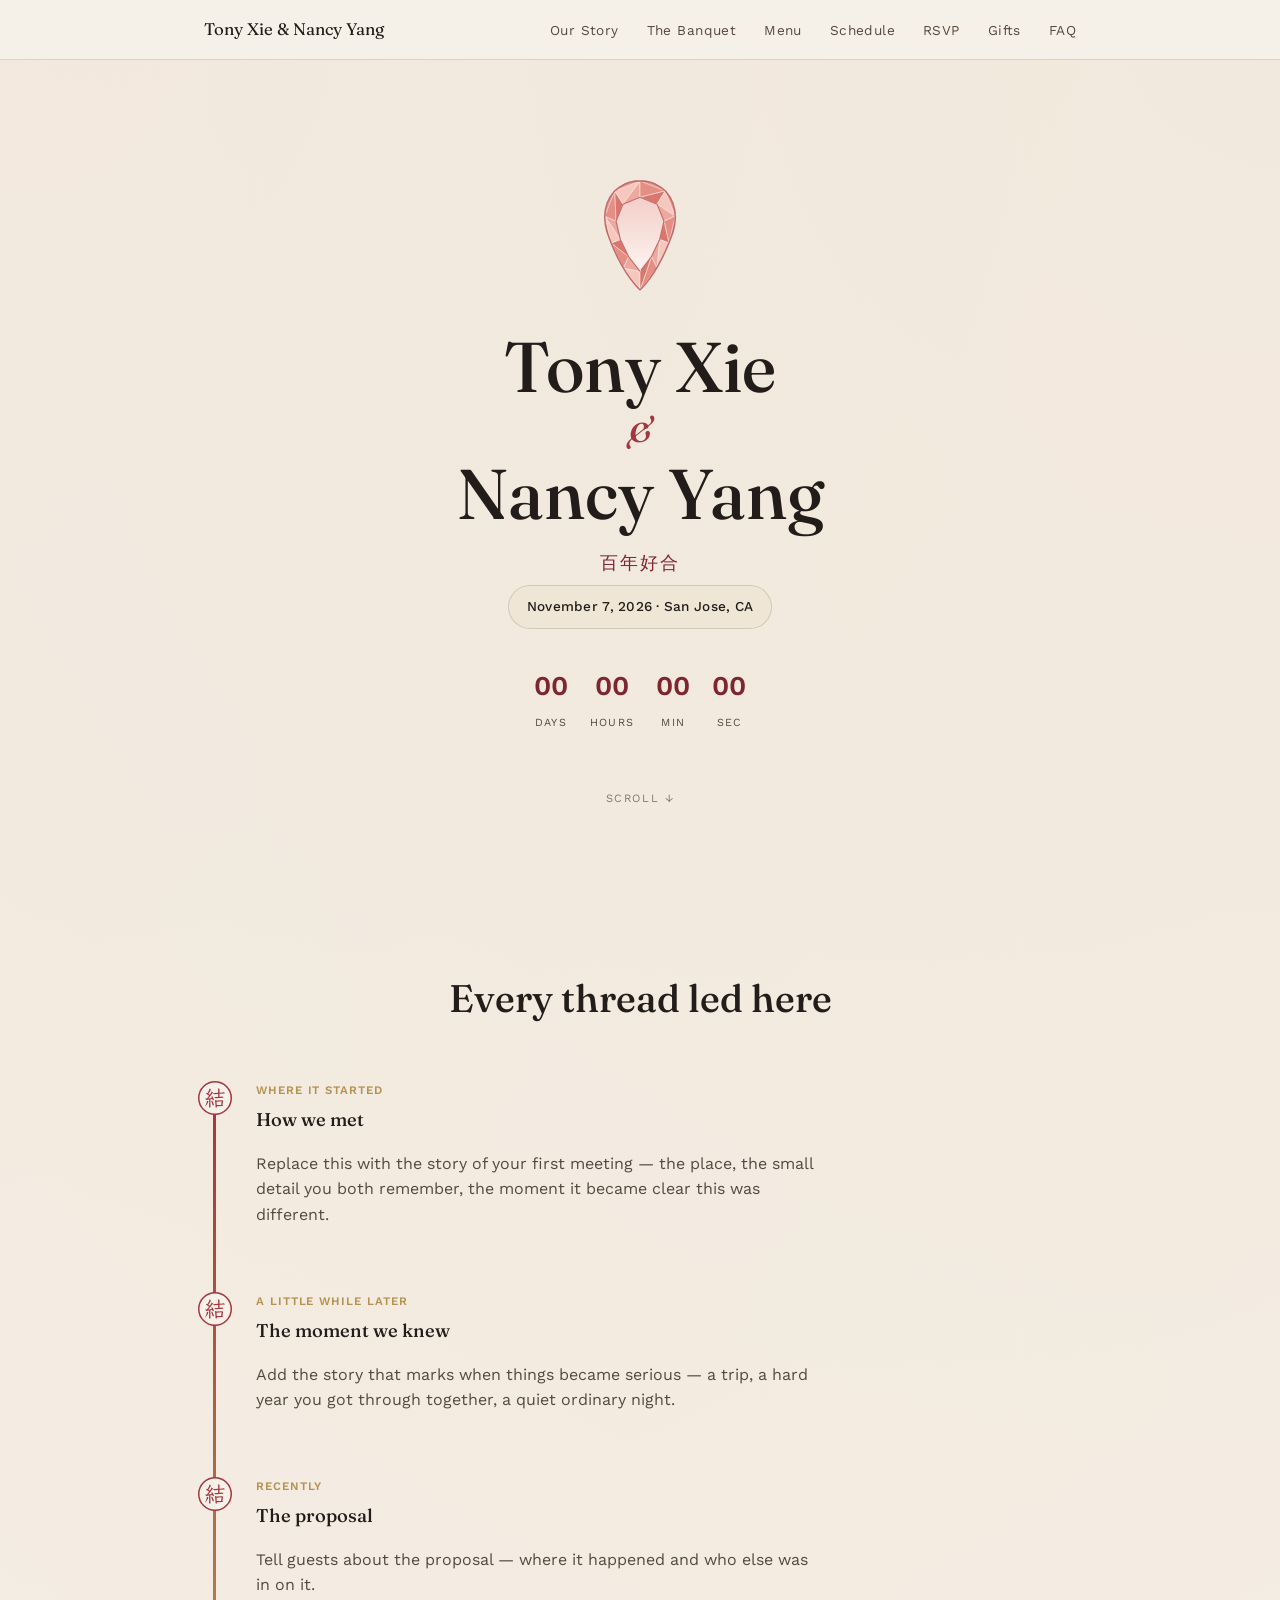
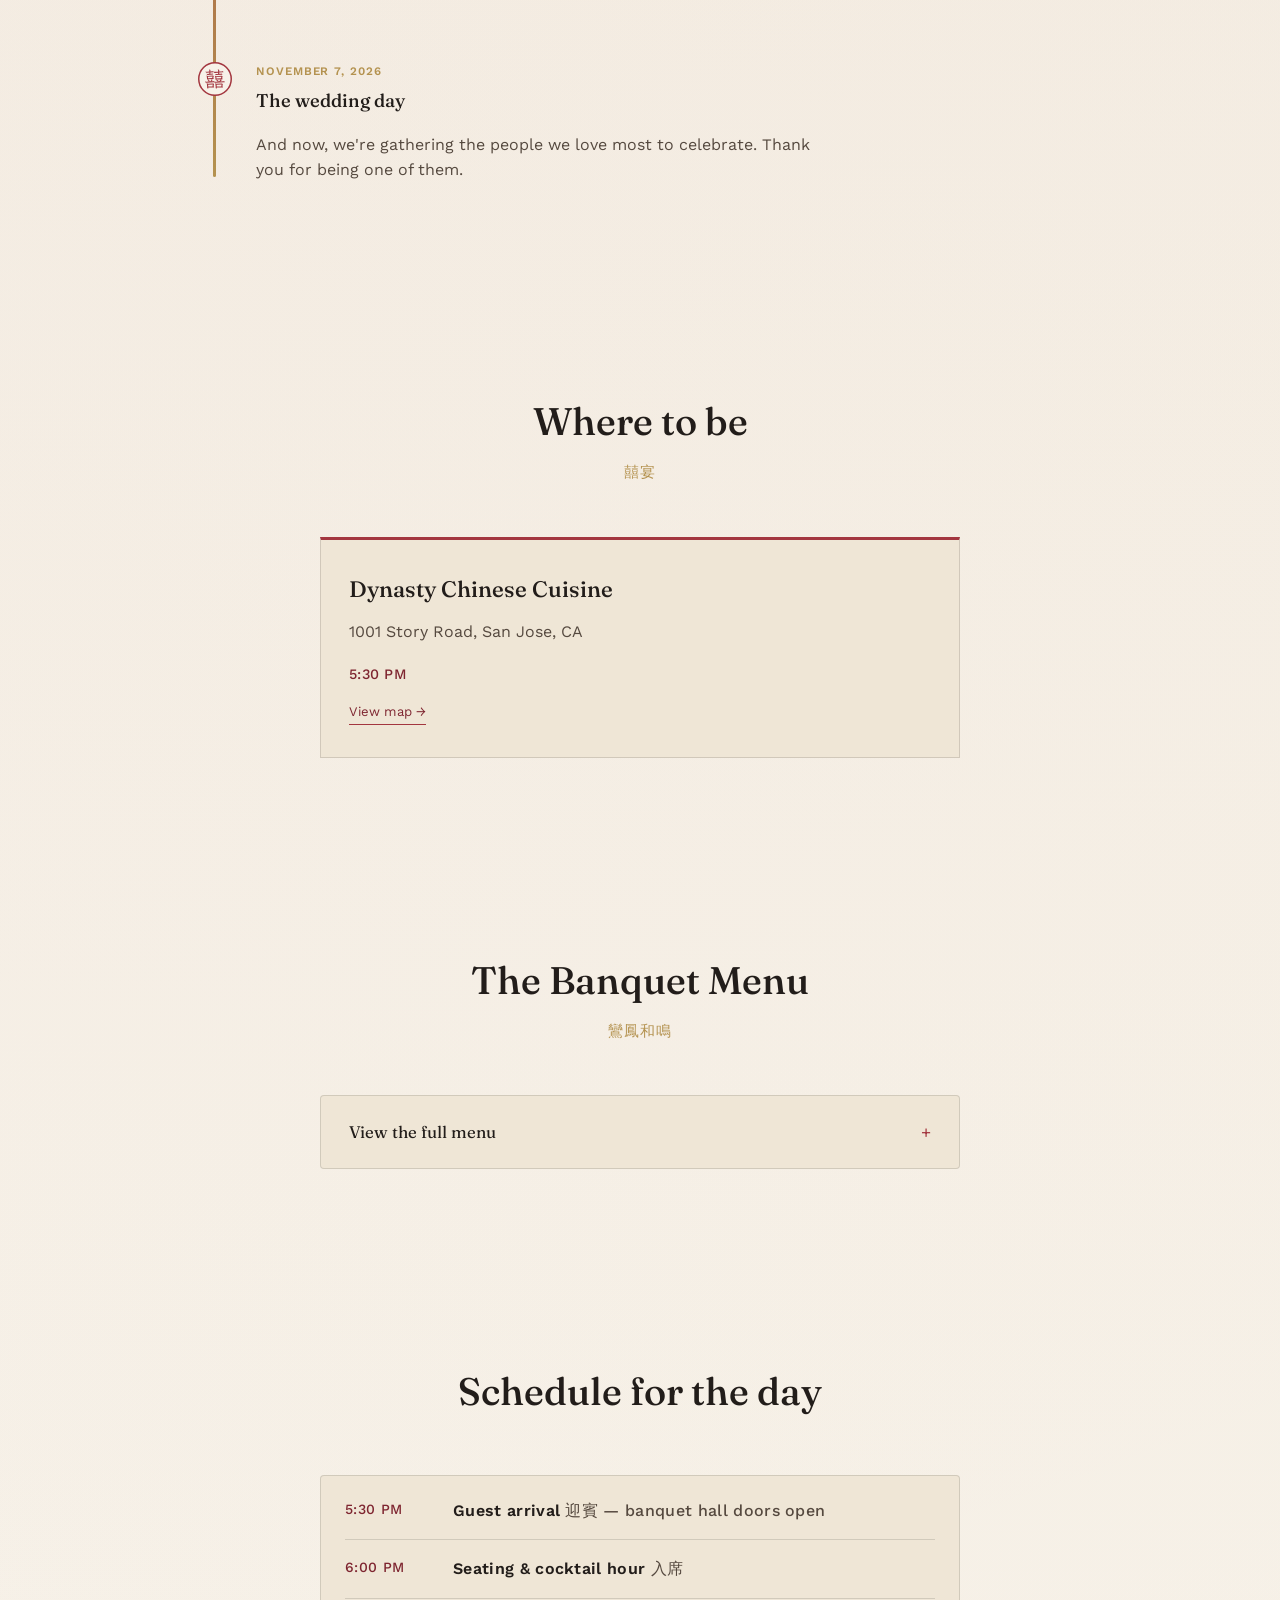
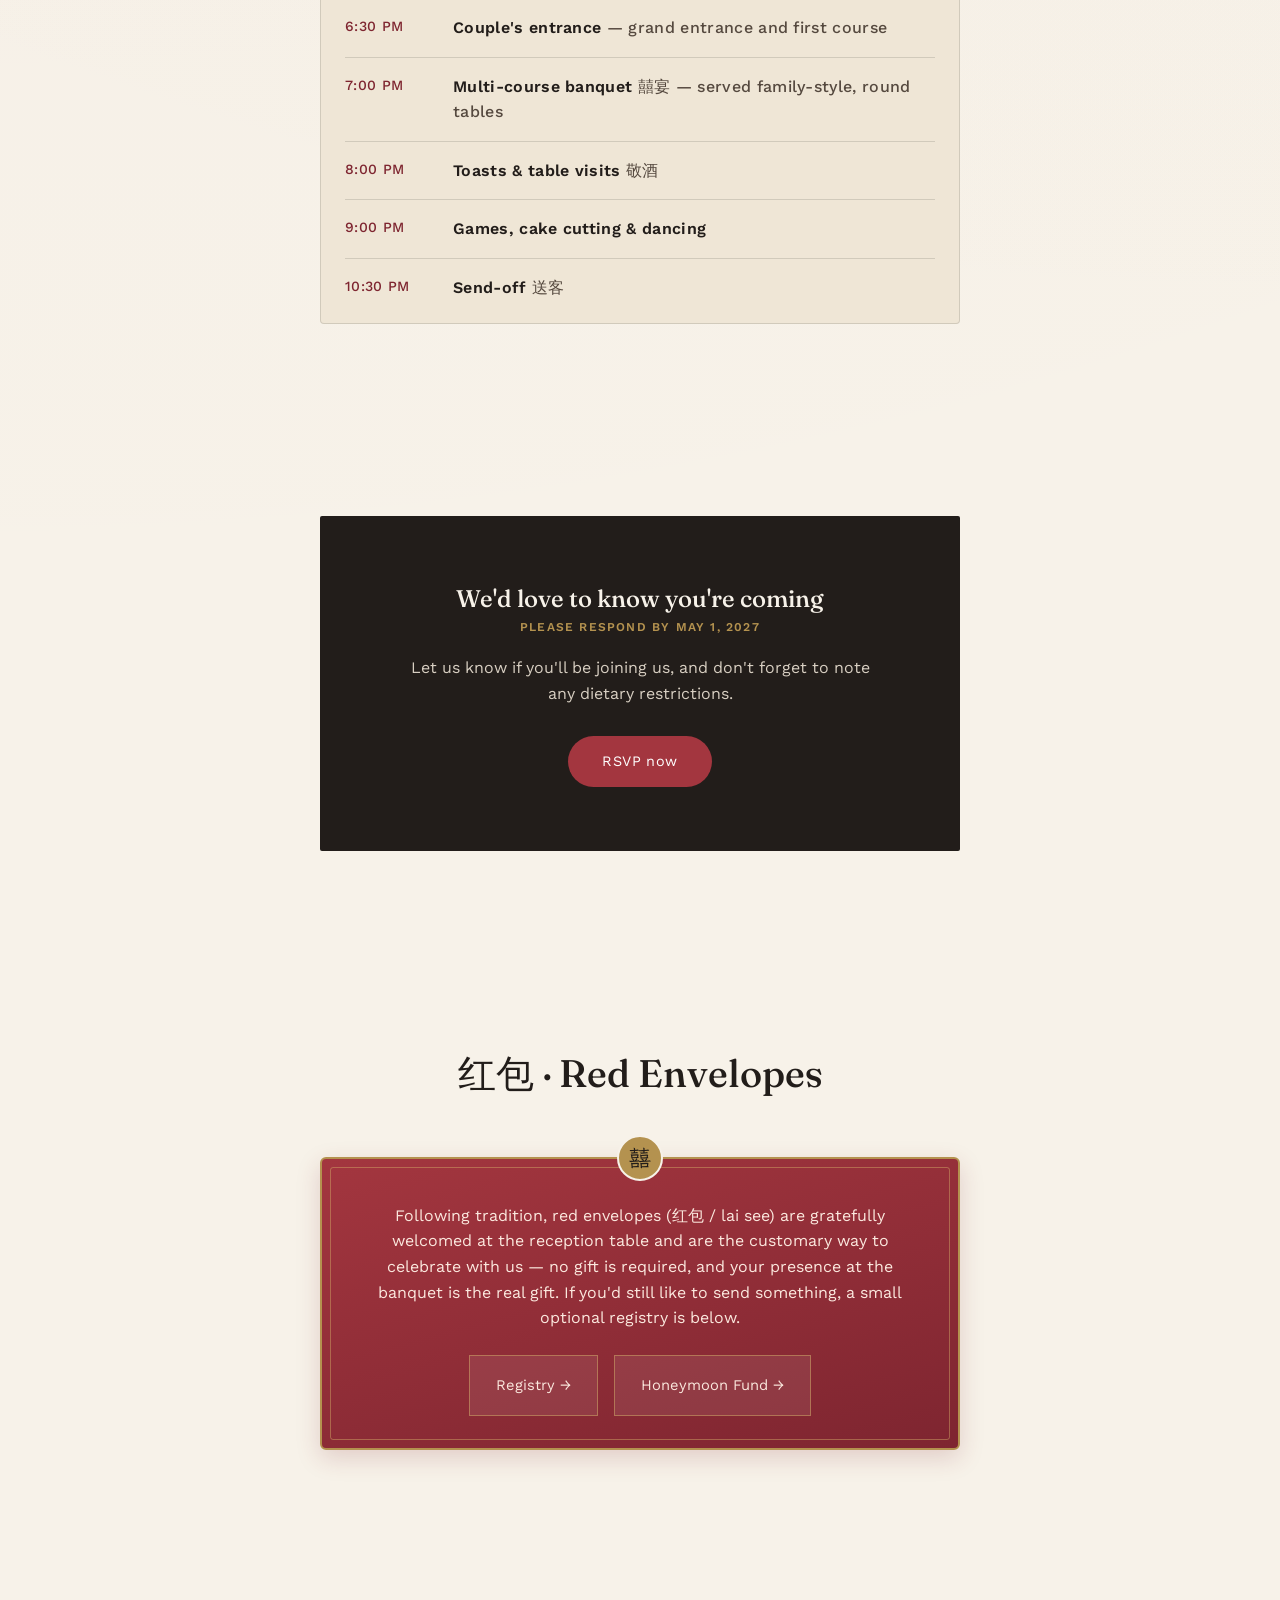
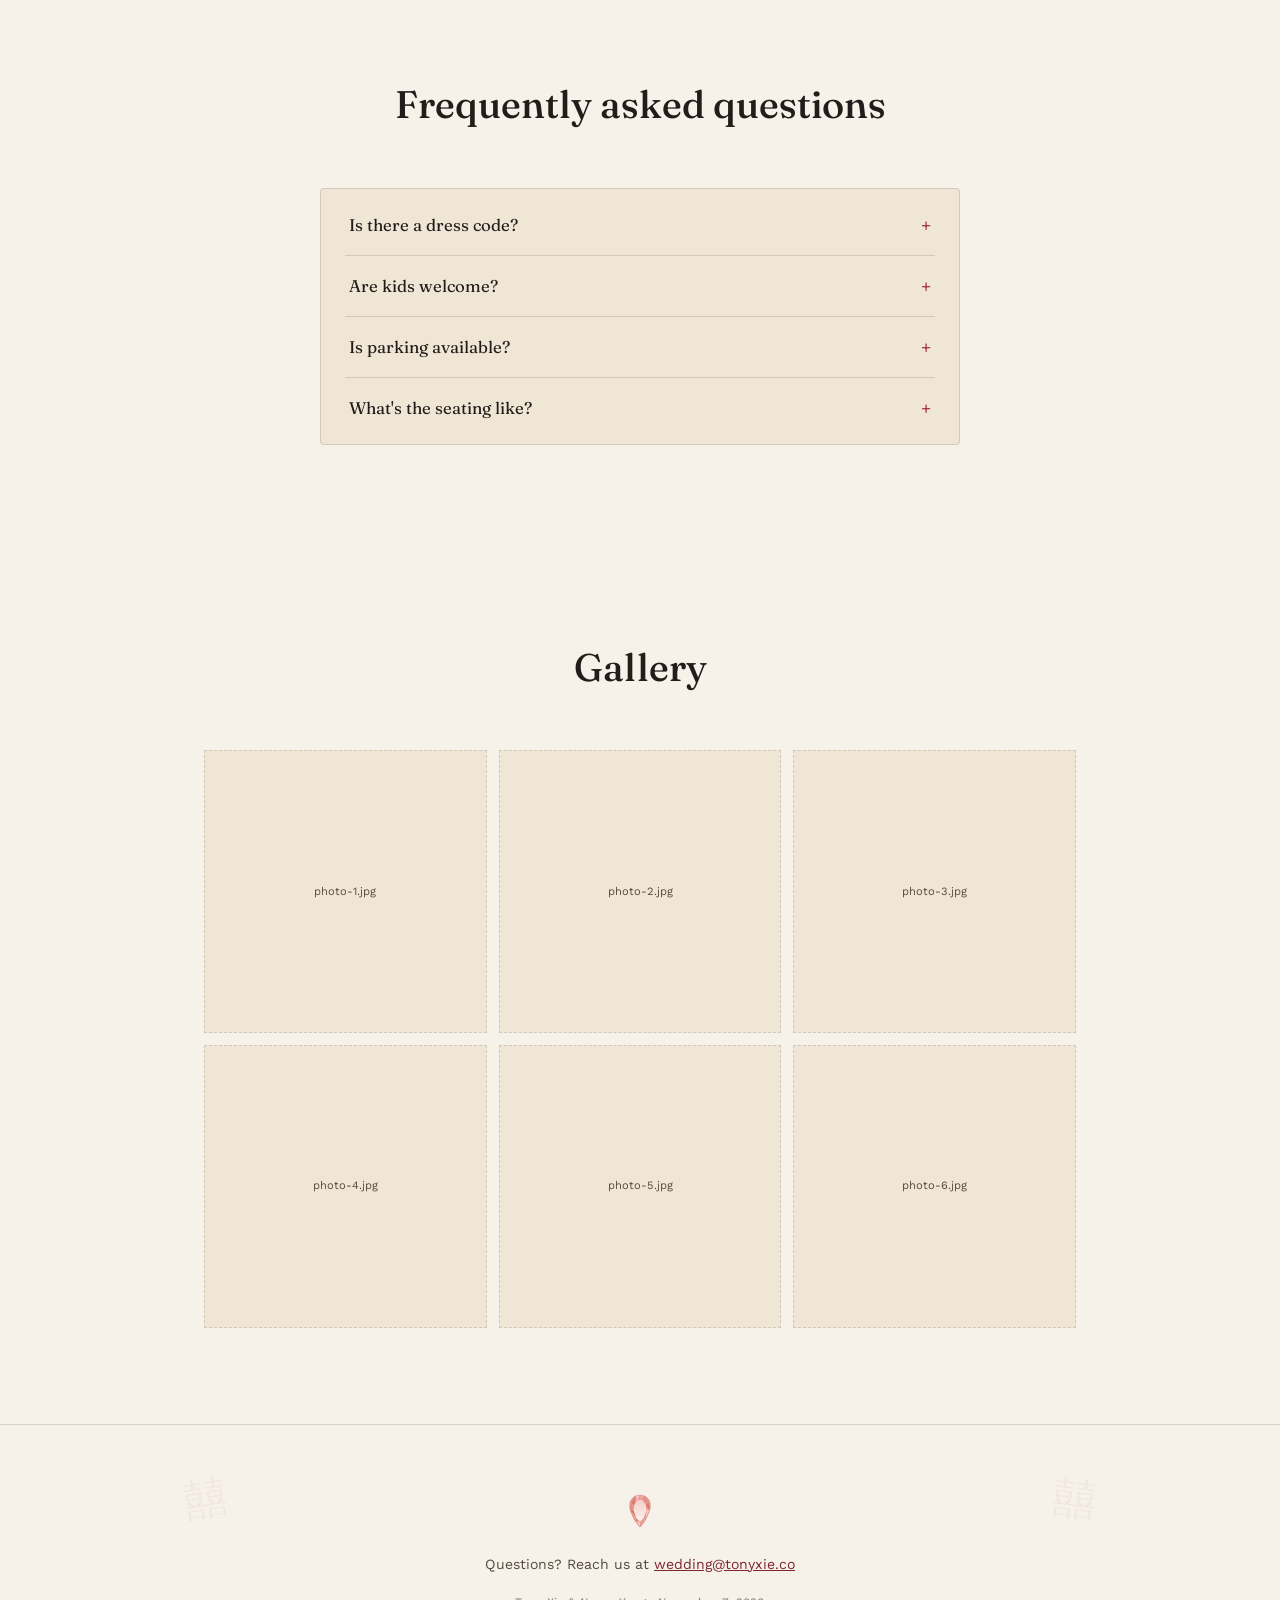
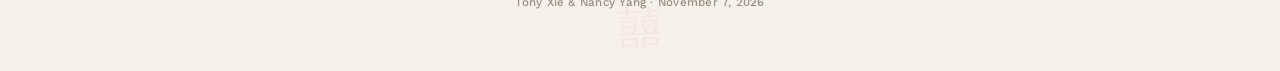
==== index.html @ edc7f665 "update" ====
<!DOCTYPE html>
<!--
  CHINESE BANQUET WEDDING SITE TEMPLATE — customization guide
  =============================================
  This file is markup only — styling lives in styles.css, and content/
  behavior live in separate JS files, NOT in this HTML file. That way you
  (or Claude) can freely restyle or redesign any one layer without
  disturbing the others, or losing anything you've entered:

    styles.css — all visual design (colors, layout, animations)
    config.js  — names, date, venue, RSVP, and registry details
    menu.js    — the banquet course list (English + Chinese)
    faq.js     — the FAQ questions and answers
    site.js    — the code that renders config.js/menu.js/faq.js into the page

  Edit config.js/menu.js/faq.js and the whole page — title, meta
  description, hero, story, details, RSVP, registry, menu, FAQ, and
  footer — updates itself automatically via site.js. You shouldn't need
  to touch this HTML file to customize the content.

  Chinese text throughout (囍, 百年好合, etc.) is decorative and
  traditional — swap or remove any of it directly in the HTML if it
  doesn't fit your family's customs, dialect, or preferred wording.
  Photos: the /images folder already has the calligraphy character assets
  the page needs (see README) — add your own photos there too, and swap
  the placeholder <div class="photo-placeholder"> blocks for <img> tags.
-->
<html lang="en">
<head>
<meta charset="UTF-8">
<meta name="viewport" content="width=device-width, initial-scale=1.0">
<title>Wedding</title>
<meta id="metaDescription" name="description" content="Join us as we celebrate our wedding.">
<link rel="icon" type="image/svg+xml" href="favicon.svg">

<link rel="preconnect" href="https://fonts.googleapis.com">
<link rel="preconnect" href="https://fonts.gstatic.com" crossorigin>
<link href="https://fonts.googleapis.com/css2?family=Fraunces:ital,opsz,wght@0,9..144,400;0,9..144,500;0,9..144,600;1,9..144,500&family=Work+Sans:wght@400;500;600&display=swap" rel="stylesheet">

<link rel="stylesheet" href="styles.css">
</head>
<body>

<nav class="site-nav">
  <div class="site-nav-inner">
    <span class="brand" id="navBrand">Loading…</span>
    <button class="nav-toggle" id="navToggle" aria-expanded="false" aria-controls="navList">MENU</button>
    <ul id="navList">
      <li><a href="#story">Our Story</a></li>
      <li><a href="#details">The Banquet</a></li>
      <li><a href="#menu">Menu</a></li>
      <li><a href="#schedule">Schedule</a></li>
      <li><a href="#rsvp">RSVP</a></li>
      <li><a href="#registry">Gifts</a></li>
      <li><a href="#faq">FAQ</a></li>
    </ul>
  </div>
</nav>

<header class="hero">
  <div class="xi-field" id="xiField" aria-hidden="true"></div>

  <div class="knot-wrap" aria-hidden="true">
    <svg viewBox="0 0 150 150" xmlns="http://www.w3.org/2000/svg">
      <defs>
        <clipPath id="gemClip">
          <path d="M75 20 C 90 35, 100 55, 108 78 C 114 98, 108 118, 90 126 C 82 130, 68 130, 60 126 C 42 118, 36 98, 42 78 C 50 55, 60 35, 75 20 Z"/>
        </clipPath>
        <linearGradient id="tableGrad" x1="0" y1="0" x2="0" y2="1">
          <stop offset="0%" stop-color="#fdf3ef"/>
          <stop offset="100%" stop-color="#f3cec8"/>
        </linearGradient>
      </defs>

      <g clip-path="url(#gemClip)">
        <rect class="gem-table-bg" x="30" y="18" width="90" height="115" fill="#e79992"/>
        <polygon class="facet-tri" points="75.0,20.0 75.0,38.6 91.8,42.0" fill="#f6c7bd" stroke-dasharray="63.5" stroke-dashoffset="63.5" style="--tri-delay:0.30s"/>
        <polygon class="facet-tri" points="91.8,42.0 75.0,38.6 86.5,53.5" fill="#eda99e" stroke-dasharray="48.8" stroke-dashoffset="48.8" style="--tri-delay:0.36s"/>
        <polygon class="facet-tri" points="91.8,42.0 86.5,53.5 103.9,67.0" fill="#e58e83" stroke-dasharray="62.6" stroke-dashoffset="62.6" style="--tri-delay:0.42s"/>
        <polygon class="facet-tri" points="103.9,67.0 86.5,53.5 94.7,70.5" fill="#da766c" stroke-dasharray="50.9" stroke-dashoffset="50.9" style="--tri-delay:0.47s"/>
        <polygon class="facet-tri" points="103.9,67.0 94.7,70.5 110.2,93.9" fill="#f6c7bd" stroke-dasharray="65.5" stroke-dashoffset="65.5" style="--tri-delay:0.53s"/>
        <polygon class="facet-tri" points="110.2,93.9 94.7,70.5 99.0,88.8" fill="#eda99e" stroke-dasharray="59.2" stroke-dashoffset="59.2" style="--tri-delay:0.59s"/>
        <polygon class="facet-tri" points="110.2,93.9 99.0,88.8 100.2,119.1" fill="#e58e83" stroke-dasharray="69.8" stroke-dashoffset="69.8" style="--tri-delay:0.65s"/>
        <polygon class="facet-tri" points="100.2,119.1 99.0,88.8 92.1,105.9" fill="#da766c" stroke-dasharray="64.2" stroke-dashoffset="64.2" style="--tri-delay:0.71s"/>
        <polygon class="facet-tri" points="100.2,119.1 92.1,105.9 75.0,129.0" fill="#f6c7bd" stroke-dasharray="71.2" stroke-dashoffset="71.2" style="--tri-delay:0.76s"/>
        <polygon class="facet-tri" points="75.0,129.0 92.1,105.9 75.0,112.7" fill="#eda99e" stroke-dasharray="63.4" stroke-dashoffset="63.4" style="--tri-delay:0.82s"/>
        <polygon class="facet-tri" points="75.0,129.0 75.0,112.7 49.8,119.1" fill="#e58e83" stroke-dasharray="69.3" stroke-dashoffset="69.3" style="--tri-delay:0.88s"/>
        <polygon class="facet-tri" points="49.8,119.1 75.0,112.7 57.9,105.9" fill="#da766c" stroke-dasharray="59.8" stroke-dashoffset="59.8" style="--tri-delay:0.94s"/>
        <polygon class="facet-tri" points="49.8,119.1 57.9,105.9 39.8,93.9" fill="#f6c7bd" stroke-dasharray="64.3" stroke-dashoffset="64.3" style="--tri-delay:0.99s"/>
        <polygon class="facet-tri" points="39.8,93.9 57.9,105.9 51.0,88.8" fill="#eda99e" stroke-dasharray="52.6" stroke-dashoffset="52.6" style="--tri-delay:1.05s"/>
        <polygon class="facet-tri" points="39.8,93.9 51.0,88.8 46.1,67.0" fill="#e58e83" stroke-dasharray="62.3" stroke-dashoffset="62.3" style="--tri-delay:1.11s"/>
        <polygon class="facet-tri" points="46.1,67.0 51.0,88.8 55.3,70.5" fill="#da766c" stroke-dasharray="51.0" stroke-dashoffset="51.0" style="--tri-delay:1.17s"/>
        <polygon class="facet-tri" points="46.1,67.0 55.3,70.5 58.1,42.0" fill="#f6c7bd" stroke-dasharray="66.3" stroke-dashoffset="66.3" style="--tri-delay:1.23s"/>
        <polygon class="facet-tri" points="58.1,42.0 55.3,70.5 63.5,53.5" fill="#eda99e" stroke-dasharray="60.3" stroke-dashoffset="60.3" style="--tri-delay:1.28s"/>
        <polygon class="facet-tri" points="58.1,42.0 63.5,53.5 75.0,20.0" fill="#e58e83" stroke-dasharray="75.9" stroke-dashoffset="75.9" style="--tri-delay:1.34s"/>
        <polygon class="facet-tri" points="75.0,20.0 63.5,53.5 75.0,38.6" fill="#da766c" stroke-dasharray="72.9" stroke-dashoffset="72.9" style="--tri-delay:1.40s"/>
        <polygon class="gem-table" points="75.0,38.6 86.5,53.5 94.7,70.5 99.0,88.8 92.1,105.9 75.0,112.7 57.9,105.9 51.0,88.8 55.3,70.5 63.5,53.5" fill="url(#tableGrad)"/>
      </g>

      <path class="gem-outline" d="M75 20 C 90 35, 100 55, 108 78 C 114 98, 108 118, 90 126 C 82 130, 68 130, 60 126 C 42 118, 36 98, 42 78 C 50 55, 60 35, 75 20 Z"/>
      <path class="facet-ridge" d="M75.0 38.6 L86.5 53.5 L94.7 70.5 L99.0 88.8 L92.1 105.9 L75.0 112.7 L57.9 105.9 L51.0 88.8 L55.3 70.5 L63.5 53.5 Z"/>
    </svg>
  </div>

  <h1><span id="heroNameOne">Partner One</span><span class="amp">&amp;</span><span id="heroNameTwo">Partner Two</span></h1>
  <span class="zh-blessing">百年好合</span>

  <span class="date-chip mono" id="heroDateChip">Date · City</span>

  <div class="countdown" id="countdown" aria-live="polite">
    <div><span class="num" id="cd-days">00</span><span class="lbl">Days</span></div>
    <div><span class="num" id="cd-hours">00</span><span class="lbl">Hours</span></div>
    <div><span class="num" id="cd-min">00</span><span class="lbl">Min</span></div>
    <div><span class="num" id="cd-sec">00</span><span class="lbl">Sec</span></div>
  </div>

  <span class="scroll-cue">Scroll ↓</span>
</header>

<section id="story">
  <div class="section-head">
    <h2>Every thread led here</h2>
  </div>
  <div class="timeline" id="timeline">
    <div class="timeline-item">
      <span class="knot-mark"><img src="images/node-jie.svg" alt="結"></span>
      <span class="when">Where it started</span>
      <h3>How we met</h3>
      <p>Replace this with the story of your first meeting — the place, the small detail you both remember, the moment it became clear this was different.</p>
    </div>
    <div class="timeline-item">
      <span class="knot-mark"><img src="images/node-jie.svg" alt="結"></span>
      <span class="when">A little while later</span>
      <h3>The moment we knew</h3>
      <p>Add the story that marks when things became serious — a trip, a hard year you got through together, a quiet ordinary night.</p>
    </div>
    <div class="timeline-item">
      <span class="knot-mark"><img src="images/node-jie.svg" alt="結"></span>
      <span class="when">Recently</span>
      <h3>The proposal</h3>
      <p>Tell guests about the proposal — where it happened and who else was in on it.</p>
    </div>
    <div class="timeline-item">
      <span class="knot-mark"><img src="images/node-xi.svg" alt="囍"></span>
      <span class="when" id="storyWeddingDate">Date</span>
      <h3>The wedding day</h3>
      <p>And now, we're gathering the people we love most to celebrate. Thank you for being one of them.</p>
    </div>
  </div>
</section>

<section id="details">
  <div class="section-head">
    <h2>Where to be</h2>
    <span class="zh-tag">囍宴</span>
  </div>
  <div class="details-grid details-grid-single">
    <div class="detail-card">
      <h3 id="banquetVenue">Venue Name</h3>
      <address id="banquetAddress">Address</address>
      <span class="time mono" id="banquetTime">Time</span><br>
      <a class="map-link" id="banquetMapLink" href="#" target="_blank" rel="noopener">View map →</a>
    </div>
  </div>
</section>

<section id="menu">
  <div class="section-head">
    <h2>The Banquet Menu</h2>
    <span class="zh-tag">鸞鳳和鳴</span>
  </div>
  <div class="accordion">
    <div class="accordion-item">
      <button class="accordion-trigger" aria-expanded="false">View the full menu <span class="plus">+</span></button>
      <div class="accordion-panel">
        <ul class="menu-list" id="menuList"></ul>
      </div>
    </div>
  </div>
</section>

<section id="schedule">
  <div class="section-head">
    <h2>Schedule for the day</h2>
  </div>
  <div class="schedule-card">
    <ul class="schedule-list mono">
      <li><span class="time">5:30 PM</span><span class="what"><strong>Guest arrival</strong> 迎賓 — banquet hall doors open</span></li>
      <li><span class="time">6:00 PM</span><span class="what"><strong>Seating &amp; cocktail hour</strong> 入席</span></li>
      <li><span class="time">6:30 PM</span><span class="what"><strong>Couple's entrance</strong> — grand entrance and first course</span></li>
      <li><span class="time">7:00 PM</span><span class="what"><strong>Multi-course banquet</strong> 囍宴 — served family-style, round tables</span></li>
      <li><span class="time">8:00 PM</span><span class="what"><strong>Toasts &amp; table visits</strong> 敬酒</span></li>
      <li><span class="time">9:00 PM</span><span class="what"><strong>Games, cake cutting &amp; dancing</strong></span></li>
      <li><span class="time">10:30 PM</span><span class="what"><strong>Send-off</strong> 送客</span></li>
    </ul>
  </div>
</section>

<section id="rsvp">
  <div class="rsvp-box">
    <h2>We'd love to know you're coming</h2>
    <span class="deadline" id="rsvpDeadline">Please respond soon</span>
    <p>Let us know if you'll be joining us, and don't forget to note any dietary restrictions.</p>
    <a class="btn" id="rsvpButton" href="#" target="_blank" rel="noopener">RSVP now</a>
  </div>
</section>

<section id="registry">
  <div class="section-head">
    <h2>红包 · Red Envelopes</h2>
  </div>
  <div class="envelope-card">
    <div class="envelope-seal"><img src="images/char-xi-seal.svg" alt="囍"></div>
    <p>Following tradition, red envelopes (红包 / lai see) are gratefully welcomed at the reception table and are the customary way to celebrate with us — no gift is required, and your presence at the banquet is the real gift. If you'd still like to send something, a small optional registry is below.</p>
    <div class="registry-list">
      <a id="registryLink1" href="#" target="_blank" rel="noopener">Registry →</a>
      <a id="registryLink2" href="#" target="_blank" rel="noopener">Honeymoon Fund →</a>
    </div>
  </div>
</section>

<section id="faq">
  <div class="section-head">
    <h2>Frequently asked questions</h2>
  </div>
  <div class="accordion" id="faqAccordion"></div>
</section>

<section id="gallery">
  <div class="section-head">
    <h2>Gallery</h2>
  </div>
  <div class="gallery-grid">
    <div class="photo-placeholder">photo-1.jpg</div>
    <div class="photo-placeholder">photo-2.jpg</div>
    <div class="photo-placeholder">photo-3.jpg</div>
    <div class="photo-placeholder">photo-4.jpg</div>
    <div class="photo-placeholder">photo-5.jpg</div>
    <div class="photo-placeholder">photo-6.jpg</div>
  </div>
</section>

<footer>
  <div class="xi-field" id="xiFieldFooter" aria-hidden="true"></div>
  <div class="knot-small" aria-hidden="true">
    <svg viewBox="0 0 150 150" xmlns="http://www.w3.org/2000/svg" width="44" height="44">
      <defs>
        <clipPath id="gemClipFooter">
          <path d="M75 20 C 90 35, 100 55, 108 78 C 114 98, 108 118, 90 126 C 82 130, 68 130, 60 126 C 42 118, 36 98, 42 78 C 50 55, 60 35, 75 20 Z"/>
        </clipPath>
        <linearGradient id="tableGradFooter" x1="0" y1="0" x2="0" y2="1">
          <stop offset="0%" stop-color="#fdf3ef"/>
          <stop offset="100%" stop-color="#f3cec8"/>
        </linearGradient>
      </defs>
      <g clip-path="url(#gemClipFooter)">
        <rect x="30" y="18" width="90" height="115" fill="#e79992"/>
        <polygon points="75.0,20.0 75.0,38.6 94.0,40.0" fill="#f6c7bd"/>
        <polygon points="94.0,40.0 75.0,38.6 87.9,52.2" fill="#e58e83"/>
        <polygon points="94.0,40.0 87.9,52.2 108.0,78.0" fill="#eda99e"/>
        <polygon points="108.0,78.0 87.9,52.2 97.4,78.0" fill="#da766c"/>
        <polygon points="108.0,78.0 97.4,78.0 104.0,102.0" fill="#e58e83"/>
        <polygon points="104.0,102.0 94.7,94.3 90.0,126.0" fill="#da766c"/>
        <polygon points="90.0,126.0 85.2,110.6 75.0,130.0" fill="#f6c7bd"/>
        <polygon points="75.0,130.0 75.0,113.4 60.0,126.0" fill="#eda99e"/>
        <polygon points="60.0,126.0 64.8,110.6 46.0,102.0" fill="#e58e83"/>
        <polygon points="46.0,102.0 55.3,94.3 42.0,78.0" fill="#da766c"/>
        <polygon points="42.0,78.0 52.6,78.0 56.0,40.0" fill="#f6c7bd"/>
        <polygon points="56.0,40.0 62.1,52.2 75.0,20.0" fill="#eda99e"/>
        <polygon points="75.0,38.6 87.9,52.2 97.4,78.0 94.7,94.3 85.2,110.6 75.0,113.4 64.8,110.6 55.3,94.3 52.6,78.0 62.1,52.2" fill="url(#tableGradFooter)"/>
      </g>
      <path d="M75 20 C 90 35, 100 55, 108 78 C 114 98, 108 118, 90 126 C 82 130, 68 130, 60 126 C 42 118, 36 98, 42 78 C 50 55, 60 35, 75 20 Z" fill="none" stroke="#c06b6a" stroke-width="1.5"/>
    </svg>
  </div>
  <p>Questions? Reach us at <a id="footerEmail" href="#">email</a></p>
  <p class="mono" id="footerSummary" style="margin-top:18px; font-size:0.72rem; opacity:0.6;">Names · Date</p>
</footer>

<!--
  The four scripts below hold this site's content and logic:
  - config.js  — your names, date, venue, RSVP, and registry details
  - menu.js    — the banquet course list
  - faq.js     — the FAQ questions and answers
  - site.js    — the code that renders the above and makes the page interactive
  Keep all four next to index.html. You can safely replace index.html itself
  (a redesign, a template update, etc.) without losing your data, as long as
  you keep config.js, menu.js, and faq.js.
-->
<script src="config.js"></script>
<script src="menu.js"></script>
<script src="faq.js"></script>
<script src="site.js"></script>

</body>
</html>
---- styles.css ----
:root{
    --paper: #f7f2e9;
    --paper-deep: #efe6d6;
    --ink: #221d1a;
    --ink-soft: #55493f;
    --cinnabar: #a3363f;
    --cinnabar-deep: #7e2530;
    --gold: #b4924f;
    --jade: #4f6f64;
    --line: rgba(34,29,26,0.14);
    --radius: 2px;
    --max-w: 920px;
    --card-w: 640px; /* shared width for every boxed content panel: schedule,
                         FAQ/menu accordions, RSVP box, envelope card, and the
                         single banquet detail card — keeps them all visually
                         aligned in one column instead of drifting to whatever
                         width felt right at the time */
    --thread-w: 3px;
    --rose-gold: #b8825f;
    --rose-gold-deep: #8f6045;
    --stone-edge: #c06b6a;
  }

  *{box-sizing:border-box;}
  html{scroll-behavior:smooth;}
  @media (prefers-reduced-motion: reduce){
    html{scroll-behavior:auto;}
    *{animation-duration:0.001ms !important; animation-iteration-count:1 !important; transition-duration:0.001ms !important;}
  }

  body{
    margin:0;
    background-color:var(--paper);
    background-image:
      radial-gradient(circle at 0 0, rgba(163,54,63,0.035) 0%, transparent 60%),
      radial-gradient(circle at 100% 0, rgba(180,146,79,0.05) 0%, transparent 55%);
    color:var(--ink);
    font-family:'Work Sans', sans-serif;
    font-size:16px;
    line-height:1.6;
    -webkit-font-smoothing:antialiased;
  }

  /* faint repeating 囍 watermark, used behind the hero and footer only */
  .xi-field{
    position:absolute;
    inset:0;
    z-index:0;
    overflow:hidden;
    pointer-events:none;
  }
  .xi-field span{
    position:absolute;
    font-family:'Fraunces', serif;
    color:var(--cinnabar);
    opacity:0.05;
    font-size:5.5rem;
  }
  footer .xi-field span{
    font-size:2.75rem;
  }
  .hero, footer{position:relative; overflow:hidden;}
  .hero > *, footer > *{position:relative; z-index:1;}

  h1,h2,h3{
    font-family:'Fraunces', serif;
    font-weight:500;
    margin:0;
    color:var(--ink);
  }

  a{color:var(--cinnabar-deep);}
  a:focus-visible, button:focus-visible, .accordion-trigger:focus-visible{
    outline:2px solid var(--cinnabar);
    outline-offset:3px;
  }

  .mono{font-family:'Work Sans', sans-serif; font-weight:500; letter-spacing:0.02em;}

  section{
    max-width:var(--max-w);
    margin:0 auto;
    padding:96px 24px;
    position:relative;
  }

  /* ---------- Nav ---------- */
  .site-nav{
    position:sticky; top:0; z-index:50;
    background:rgba(247,242,233,0.9);
    backdrop-filter:blur(6px);
    border-bottom:1px solid var(--line);
  }
  .site-nav-inner{
    max-width:var(--max-w);
    margin:0 auto;
    padding:16px 24px;
    display:flex;
    align-items:center;
    justify-content:space-between;
  }
  .site-nav .brand{
    font-family:'Fraunces', serif;
    font-size:1.05rem;
  }
  .site-nav ul{
    list-style:none;
    display:flex;
    gap:28px;
    margin:0; padding:0;
  }
  .site-nav a{
    text-decoration:none;
    color:var(--ink-soft);
    font-size:0.85rem;
    letter-spacing:0.03em;
  }
  .site-nav a:hover{color:var(--cinnabar-deep);}
  .nav-toggle{
    display:none;
    background:none; border:none; cursor:pointer;
    font-family:'Work Sans', sans-serif;
    font-size:0.8rem;
    color:var(--ink);
  }
  @media (max-width: 680px){
    .site-nav ul{
      position:absolute; left:0; right:0; top:100%;
      flex-direction:column;
      background:var(--paper);
      border-bottom:1px solid var(--line);
      padding:16px 24px;
      display:none;
      gap:16px;
    }
    .site-nav ul.open{display:flex;}
    .nav-toggle{display:block;}
  }

  /* ---------- Hero ---------- */
  .hero{
    padding-top:64px;
    padding-bottom:64px;
    text-align:center;
    display:flex;
    flex-direction:column;
    align-items:center;
  }
  .hero h1{
    font-size:clamp(2.6rem, 7vw, 4.4rem);
    line-height:1.05;
  }
  .hero h1 .amp{
    display:block;
    font-style:italic;
    color:var(--cinnabar);
    font-size:0.5em;
    margin:8px 0;
  }
  .zh-tag{
    font-family:'Fraunces', serif;
    color:var(--gold);
    font-size:0.95rem;
    letter-spacing:0.08em;
    display:block;
    margin-top:6px;
  }
  .hero .zh-blessing{
    font-family:'Fraunces', serif;
    font-size:1.1rem;
    color:var(--cinnabar-deep);
    letter-spacing:0.12em;
    margin-top:18px;
  }
  .section-head .zh-tag{margin-top:8px; margin-bottom:0;}
  .detail-card .zh-tag{display:inline; margin-left:8px; font-size:0.9rem;}
  .knot-wrap{
    width:150px; height:150px;
    margin:36px auto 20px;
    transform:rotate(180deg);
  }
  .knot-wrap svg{ overflow:visible; }

  /* Phase 1: outer + inner outlines draw clockwise, simultaneously */
  .knot-wrap .gem-outline{
    fill:none;
    stroke:var(--stone-edge);
    stroke-width:1.5;
    stroke-dasharray:278;
    stroke-dashoffset:278;
    animation:draw-line 1.2s ease forwards 0.2s;
  }
  .knot-wrap .facet-ridge{
    fill:none;
    stroke:var(--stone-edge);
    stroke-width:1.2;
    stroke-dasharray:185;
    stroke-dashoffset:185;
    animation:draw-line 1.2s ease forwards 0.2s;
  }
  /* Phase 3: each crown facet draws its outline, then fills with color */
  .knot-wrap .facet-tri{
    fill-opacity:0;
    stroke:rgba(255,255,255,0.6);
    stroke-width:0.8;
    stroke-linejoin:round;
    animation:
      draw-line 0.15s linear forwards var(--tri-delay, 0.3s),
      fill-in 0.1s ease forwards calc(var(--tri-delay, 0.3s) + 0.15s);
  }
  /* Phase 4: base fill + table facet settle in only once all triangles are done */
  .knot-wrap .gem-table-bg{
    opacity:0;
    animation:fade-in 0.3s ease forwards 1.65s;
  }
  .knot-wrap .gem-table{
    opacity:0;
    animation:fade-in 0.4s ease forwards 1.7s;
  }
  @keyframes draw-line{ to{ stroke-dashoffset:0; } }
  @keyframes fade-in{ to{ opacity:1; } }
  @keyframes fill-in{ to{ fill-opacity:1; } }

  .hero .date-chip{
    display:inline-flex;
    gap:10px;
    align-items:center;
    padding:10px 18px;
    border:1px solid var(--line);
    border-radius:999px;
    font-size:0.85rem;
    margin-top:8px;
    background:var(--paper-deep);
  }
  .countdown{
    display:flex;
    gap:22px;
    margin-top:36px;
  }
  .countdown div{text-align:center;}
  .countdown .num{
    font-family:'Work Sans', sans-serif;
    font-weight:600;
    font-size:1.7rem;
    color:var(--cinnabar-deep);
    display:block;
  }
  .countdown .lbl{
    font-size:0.68rem;
    letter-spacing:0.12em;
    text-transform:uppercase;
    color:var(--ink-soft);
  }
  .scroll-cue{
    margin-top:56px;
    font-family:'Work Sans', sans-serif;
    font-size:0.7rem;
    letter-spacing:0.14em;
    text-transform:uppercase;
    color:var(--ink-soft);
    opacity:0.7;
  }

  /* ---------- section headers ---------- */
  .section-head{
    margin-bottom:52px;
    text-align:center;
  }
  .section-head h2{font-size:clamp(1.8rem,4vw,2.4rem);}

  /* ---------- Story timeline (the red thread) ---------- */
  .timeline{
    --tl-indent: 52px;   /* must match .timeline's padding-left below */
    --tl-line-x: 9px;    /* thread's left offset within .timeline */
    --tl-node: 34px;     /* node circle / knot-mark diameter */
    position:relative;
    padding-left:var(--tl-indent);
  }
  .timeline::before{
    content:"";
    position:absolute;
    left:var(--tl-line-x); top:6px; bottom:6px;
    width:var(--thread-w);
    background:linear-gradient(var(--cinnabar), var(--gold));
    border-radius:99px;
    transform-origin:top;
    transform:scaleY(0);
    transition:transform 1.4s ease;
  }
  .timeline.in-view::before{transform:scaleY(1);}
  .timeline-item{
    position:relative;
    padding-bottom:48px;
  }
  .timeline-item:last-child{padding-bottom:0;}
  /* Node offset is derived from the thread's own position (--tl-line-x, --thread-w)
     minus the item's indent, so the node is always centered exactly on the thread
     regardless of any future changes to indent/thread/node sizing above. The node
     itself is one pre-baked image (circle + character together), so there's no
     separate circle/character positioning to keep in sync. */
  .timeline-item .knot-mark{
    position:absolute;
    left:calc(var(--tl-line-x) + var(--thread-w)/2 - var(--tl-indent) - var(--tl-node)/2);
    top:0;
    width:var(--tl-node); height:var(--tl-node);
    opacity:0;
    transform:scale(0.4);
    transition:opacity 0.5s ease, transform 0.5s ease;
  }
  .timeline-item.in-view .knot-mark{opacity:1; transform:scale(1);}
  .timeline-item .knot-mark img{
    width:100%;
    height:100%;
    display:block;
  }
  .timeline-item h3{font-size:1.15rem; margin-bottom:6px;}
  .timeline-item .when{
    display:block;
    font-family:'Work Sans', sans-serif;
    font-weight:600;
    font-size:0.72rem;
    letter-spacing:0.08em;
    color:var(--gold);
    text-transform:uppercase;
    margin-bottom:6px;
  }
  .timeline-item p{color:var(--ink-soft); max-width:56ch;}

  /* ---------- Details cards ---------- */
  .details-grid{
    display:grid;
    grid-template-columns:1fr 1fr;
    gap:24px;
  }
  @media (max-width:680px){ .details-grid{grid-template-columns:1fr;} }
  .details-grid-single{
    grid-template-columns:1fr;
    max-width:var(--card-w);
    margin:0 auto;
  }
  .detail-card{
    background:var(--paper-deep);
    border:1px solid var(--line);
    border-top:3px solid var(--cinnabar);
    padding:32px 28px;
  }
  .detail-card h3{font-size:1.4rem; margin-bottom:12px;}
  .detail-card address{
    font-style:normal;
    color:var(--ink-soft);
    margin:6px 0 16px;
  }
  .detail-card .time{
    font-family:'Work Sans', sans-serif;
    font-weight:500;
    font-size:0.9rem;
    color:var(--cinnabar-deep);
  }
  .detail-card a.map-link{
    display:inline-block;
    margin-top:14px;
    font-size:0.82rem;
    text-decoration:none;
    border-bottom:1px solid var(--cinnabar);
    padding-bottom:2px;
  }

  /* ---------- Schedule ---------- */
  .schedule-card{
    max-width:var(--card-w);
    margin:0 auto;
    background:var(--paper-deep);
    border:1px solid var(--line);
    border-radius:4px;
    padding:6px 24px;
  }
  .schedule-list{list-style:none; margin:0; padding:0;}
  .schedule-list li{
    display:flex;
    gap:20px;
    padding:16px 0;
    border-bottom:1px solid var(--line);
  }
  .schedule-list li:last-child{border-bottom:none;}
  .schedule-list .time{
    font-family:'Work Sans', sans-serif;
    font-weight:500;
    color:var(--cinnabar-deep);
    min-width:88px;
    font-size:0.88rem;
  }
  .schedule-list .what{color:var(--ink-soft);}
  .schedule-list strong{color:var(--ink); font-weight:600;}

  /* ---------- RSVP ---------- */
  .rsvp-box{
    text-align:center;
    background:var(--ink);
    color:var(--paper);
    padding:64px 40px;
    border-radius:var(--radius);
    max-width:var(--card-w);
    margin:0 auto;
  }
  .rsvp-box h2{color:var(--paper);}
  .rsvp-box p{color:#d8cfc2; max-width:48ch; margin:14px auto 30px;}
  .rsvp-box .deadline{
    font-family:'Work Sans', sans-serif;
    font-weight:600;
    font-size:0.75rem;
    letter-spacing:0.1em;
    text-transform:uppercase;
    color:var(--gold);
    display:block;
    margin-bottom:18px;
  }
  .btn{
    display:inline-block;
    background:var(--cinnabar);
    color:#fff;
    text-decoration:none;
    padding:14px 34px;
    border-radius:999px;
    font-size:0.9rem;
    letter-spacing:0.03em;
    border:none;
    cursor:pointer;
    transition:background 0.2s ease, transform 0.2s ease;
  }
  .btn:hover{background:var(--cinnabar-deep); transform:translateY(-1px);}

  /* ---------- Registry ---------- */
  .envelope-card{
    position:relative;
    max-width:var(--card-w);
    margin:0 auto 32px;
    padding:44px 32px 32px;
    background:linear-gradient(165deg, var(--cinnabar) 0%, var(--cinnabar-deep) 100%);
    border:2px solid var(--gold);
    border-radius:6px;
    box-shadow:0 8px 24px rgba(126,37,48,0.18);
  }
  .envelope-seal{
    position:absolute;
    top:-24px;
    left:50%;
    transform:translateX(-50%);
    width:46px;
    height:46px;
    display:flex;
    align-items:center;
    justify-content:center;
    background:var(--gold);
    border-radius:50%;
    border:2px solid var(--paper);
    z-index:5;
  }
  .envelope-seal img{
    width:24px;
    height:24px;
    display:block;
  }
  .envelope-card::after{
    content:"";
    position:absolute;
    inset:8px;
    border:1px solid rgba(212,175,105,0.45);
    border-radius:3px;
    pointer-events:none;
  }
  .envelope-card p{
    position:relative;
    text-align:center;
    color:#fbe8de;
    max-width:56ch;
    margin:0 auto;
  }
  .registry-list{
    display:flex;
    gap:16px;
    flex-wrap:wrap;
    justify-content:center;
  }
  .registry-list a{
    display:block;
    padding:18px 26px;
    border:1px solid var(--line);
    text-decoration:none;
    color:var(--ink);
    background:var(--paper-deep);
    font-size:0.92rem;
    transition:border-color 0.2s ease;
  }
  .registry-list a:hover{border-color:var(--cinnabar);}
  .envelope-card .registry-list{
    position:relative;
    margin-top:24px;
  }
  .envelope-card .registry-list a{
    background:rgba(255,255,255,0.08);
    border-color:rgba(212,175,105,0.5);
    color:#fbe8de;
  }
  .envelope-card .registry-list a:hover{border-color:var(--gold);}

  /* ---------- FAQ ---------- */
  .accordion{
    max-width:var(--card-w);
    margin:0 auto;
    background:var(--paper-deep);
    border:1px solid var(--line);
    border-radius:4px;
    padding:6px 24px;
  }
  .accordion-item{border-bottom:1px solid var(--line);}
  .accordion-item:last-child{border-bottom:none;}
  .accordion-trigger{
    width:100%;
    background:none;
    border:none;
    text-align:left;
    padding:20px 4px;
    font-family:'Fraunces', serif;
    font-size:1.05rem;
    color:var(--ink);
    cursor:pointer;
    display:flex;
    justify-content:space-between;
    align-items:center;
    gap:16px;
  }
  .accordion-trigger .plus{
    font-family:'Work Sans', sans-serif;
    color:var(--cinnabar);
    transition:transform 0.25s ease;
    flex-shrink:0;
  }
  .accordion-trigger[aria-expanded="true"] .plus{transform:rotate(45deg);}
  .accordion-panel{
    max-height:0;
    overflow:hidden;
    transition:max-height 0.35s ease;
  }
  .accordion-panel p{
    color:var(--ink-soft);
    padding:0 4px 20px;
    max-width:60ch;
  }

  /* ---------- Menu list (inside collapsible panel) ---------- */
  .menu-list{
    list-style:none;
    margin:0;
    padding:0 4px 22px;
  }
  .menu-list li{
    padding:10px 0;
    border-bottom:1px solid var(--line);
  }
  .menu-list li:last-child{border-bottom:none;}
  .menu-course{
    display:flex;
    flex-direction:column;
    align-items:center;
    text-align:center;
    gap:3px;
  }
  .menu-course .en{color:var(--ink); font-size:0.95rem;}
  .menu-course .zh{
    font-family:'Fraunces', serif;
    color:var(--ink-soft);
    font-size:0.85rem;
  }

  /* ---------- Gallery ---------- */
  .gallery-grid{
    display:grid;
    grid-template-columns:repeat(3, 1fr);
    gap:12px;
  }
  @media (max-width:680px){ .gallery-grid{grid-template-columns:repeat(2, 1fr);} }
  .photo-placeholder{
    aspect-ratio:1;
    background:var(--paper-deep);
    border:1px dashed var(--line);
    display:flex;
    align-items:center;
    justify-content:center;
    font-family:'Work Sans', sans-serif;
    font-size:0.7rem;
    color:var(--ink-soft);
    text-align:center;
    padding:8px;
  }

  /* ---------- Footer ---------- */
  footer{
    text-align:center;
    padding:64px 24px 48px;
    border-top:1px solid var(--line);
  }
  footer .knot-small{
    width:44px; height:44px;
    margin:0 auto 20px;
    color:var(--cinnabar);
    transform:rotate(180deg);
  }
  footer p{color:var(--ink-soft); font-size:0.88rem;}
  footer a{color:var(--cinnabar-deep);}
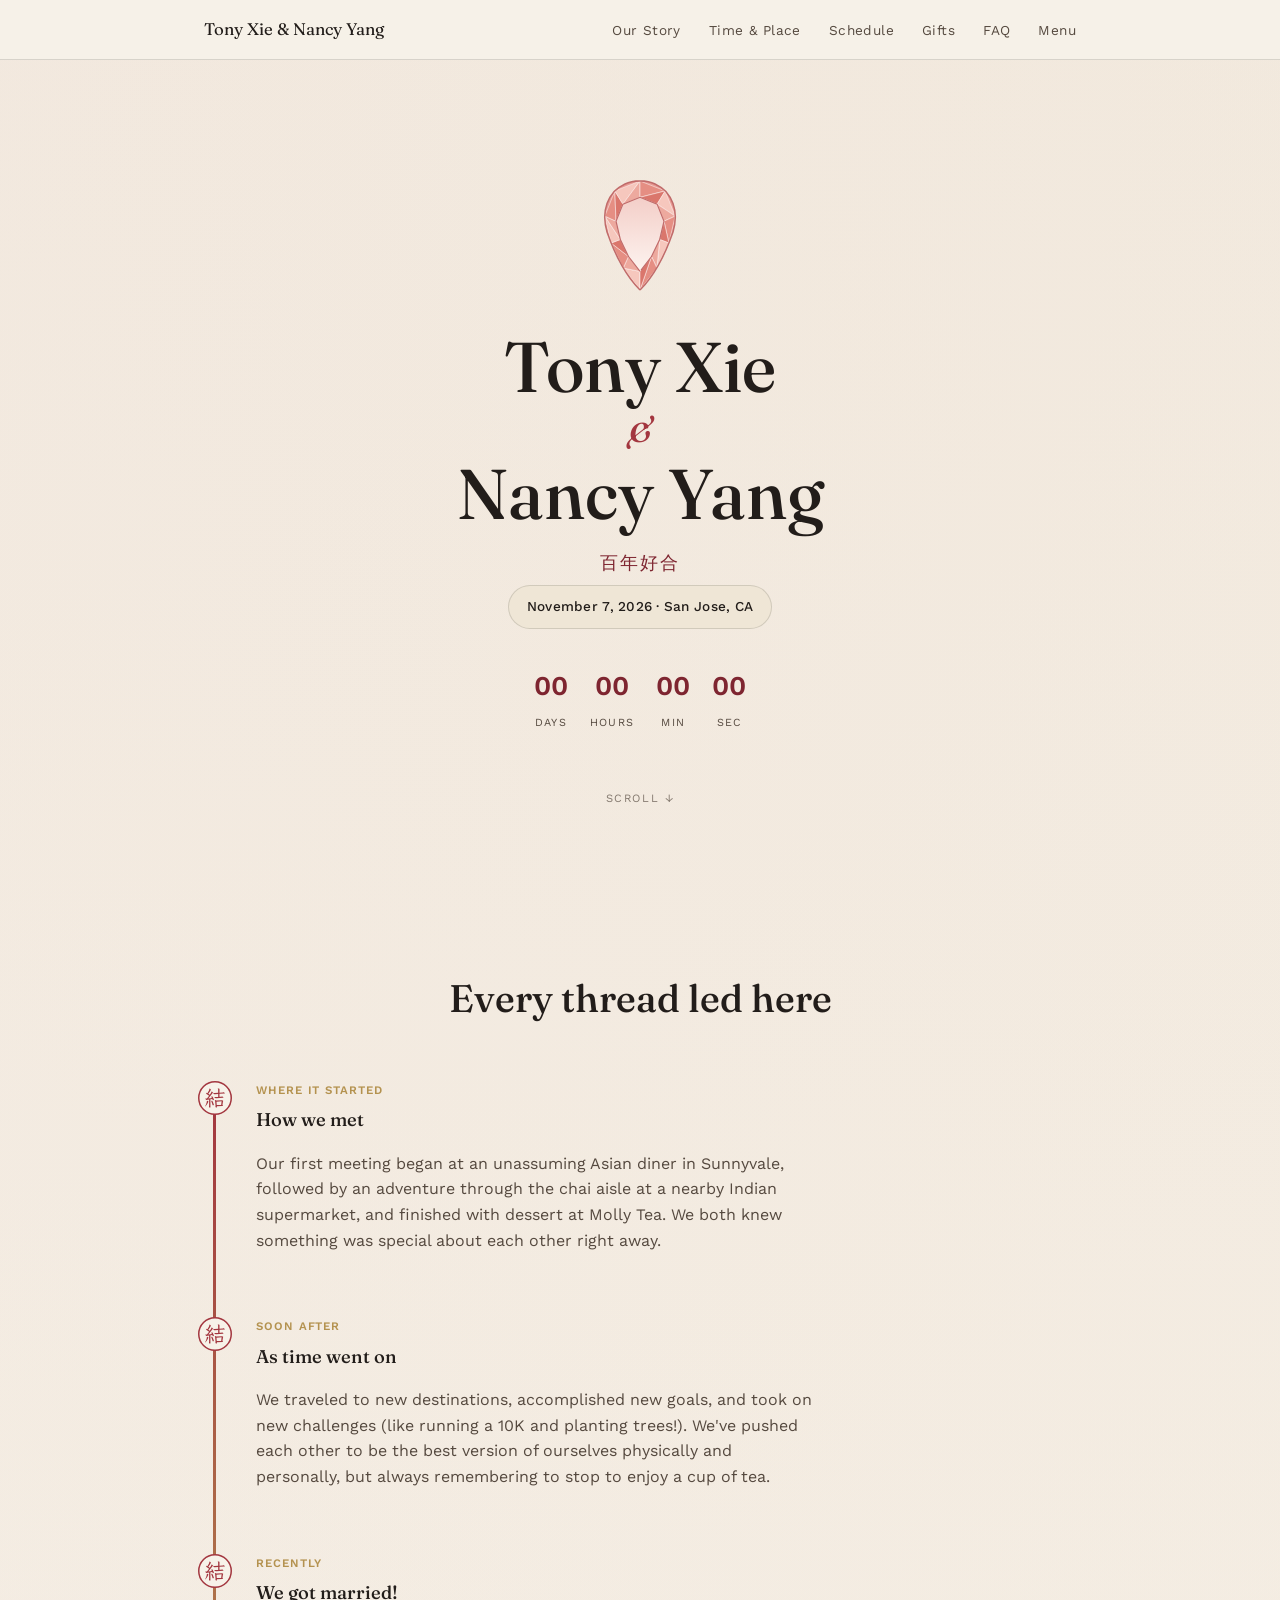
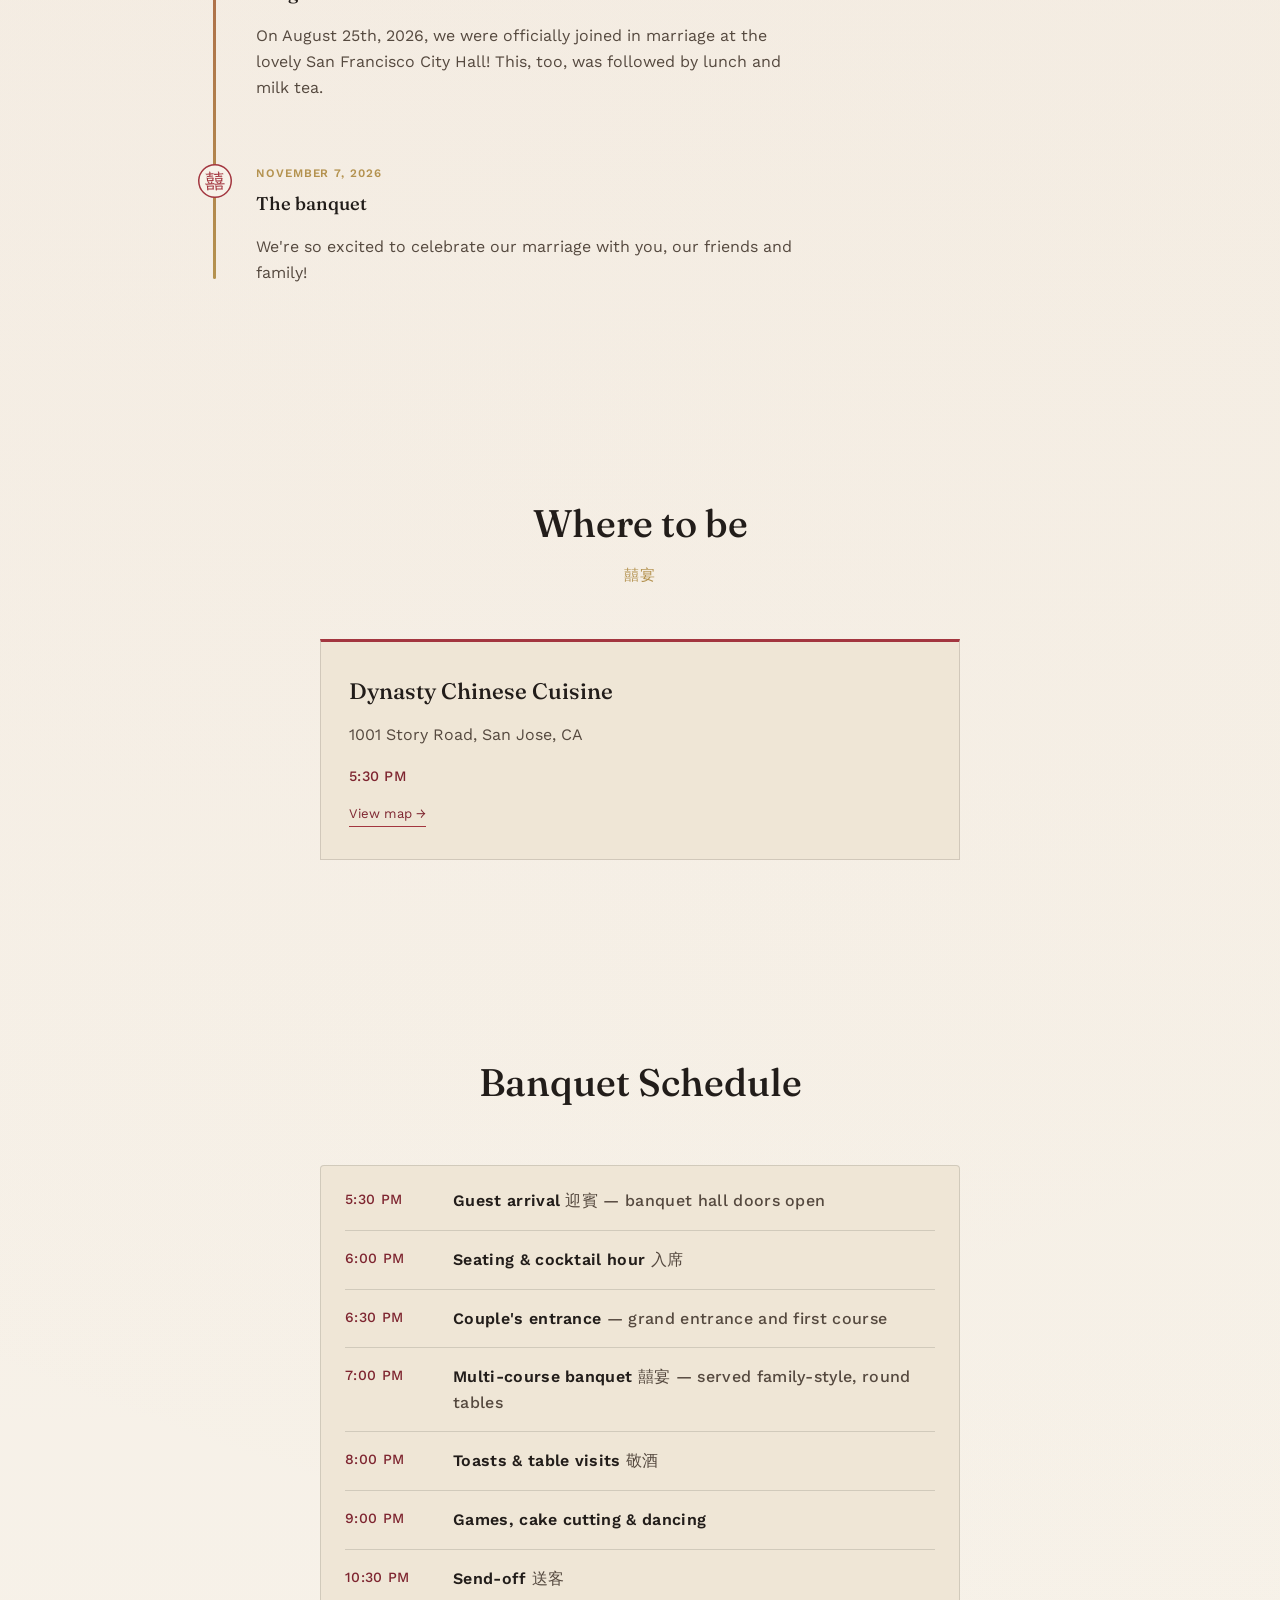
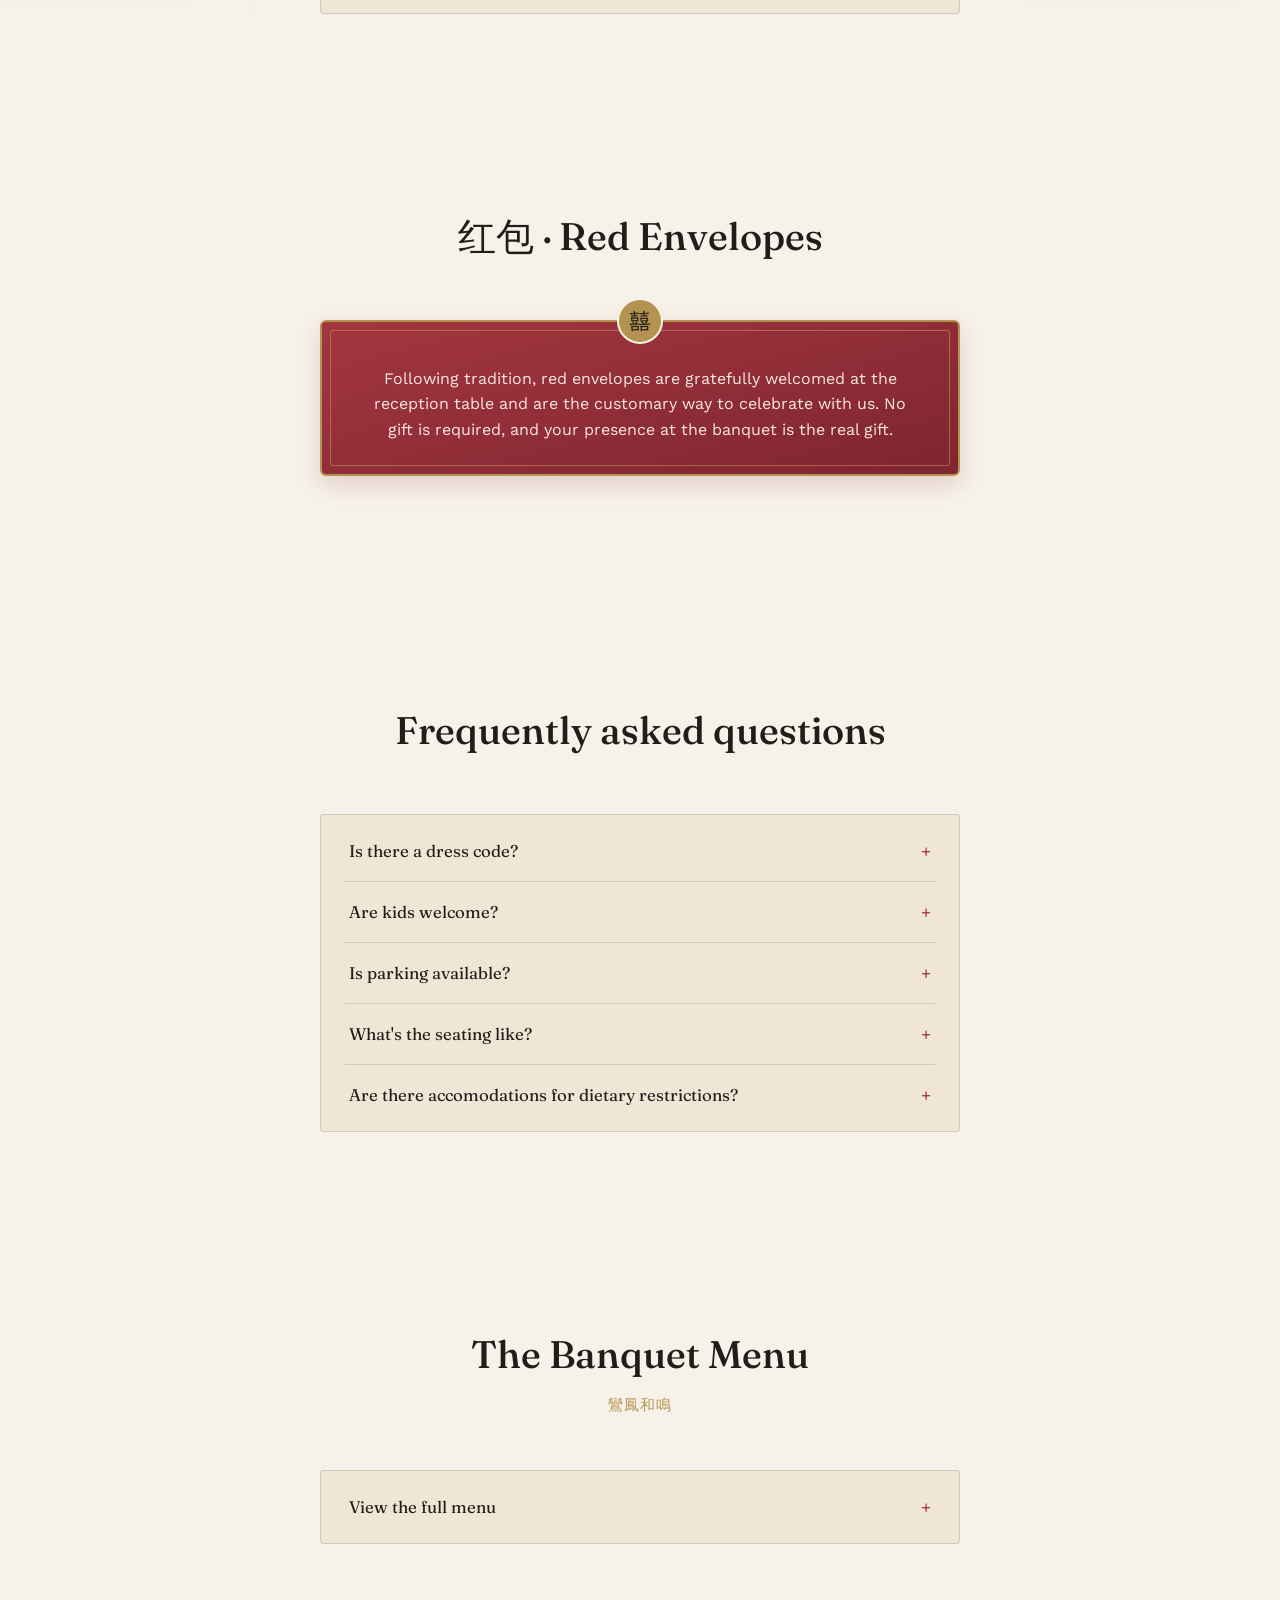
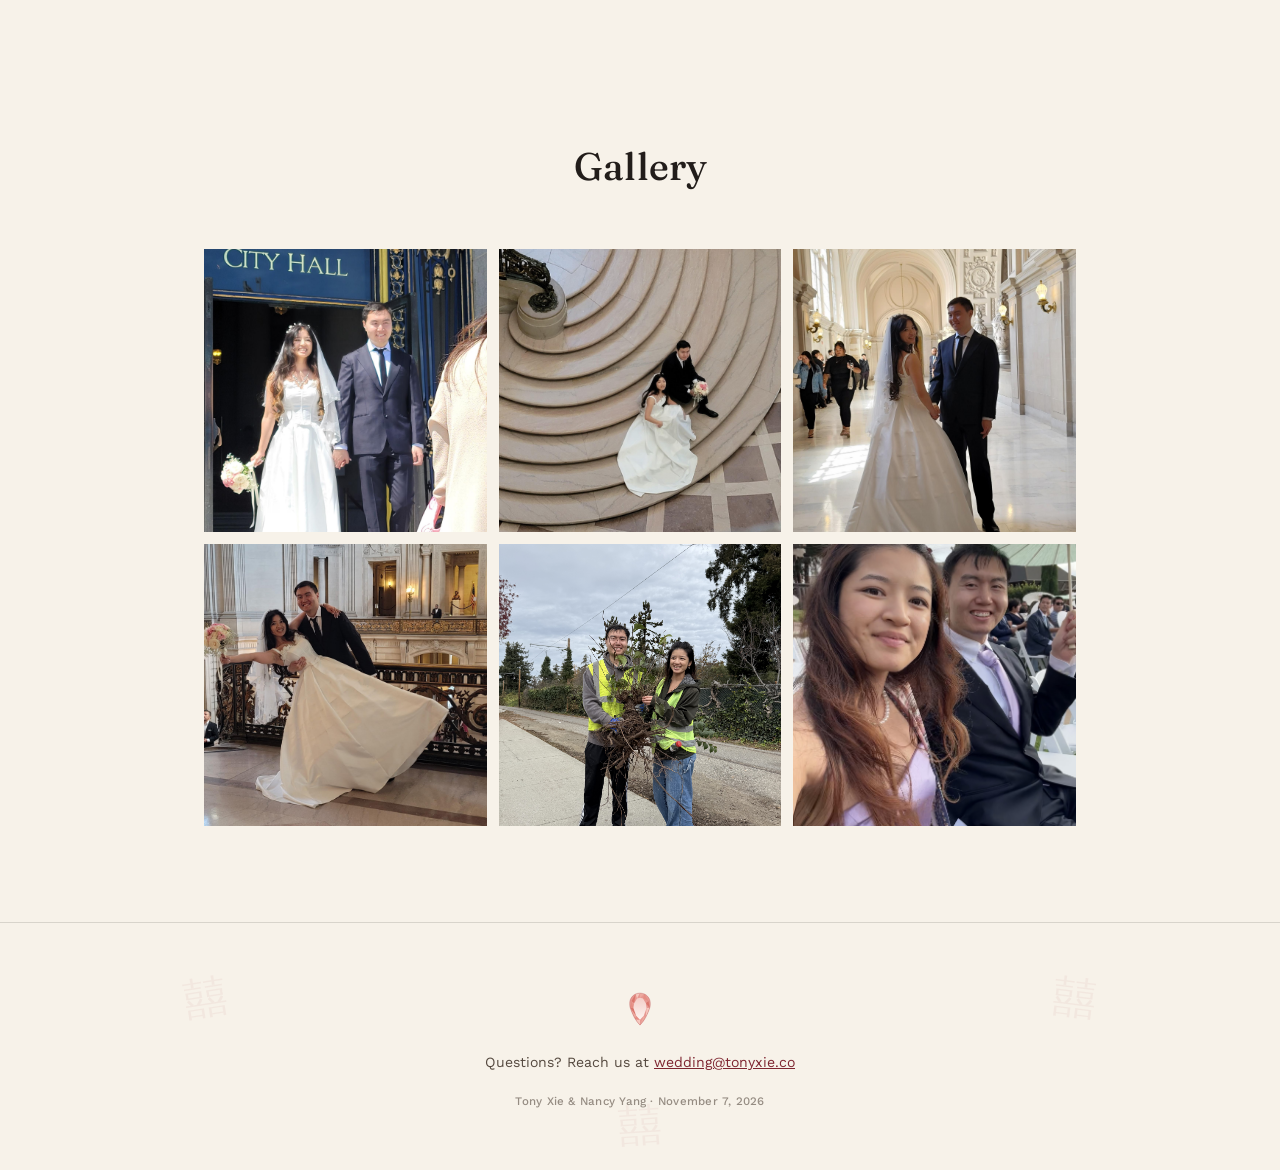
==== commit d1067efb: "add images" ====
--- a/index.html
+++ b/index.html
@@ -47,12 +47,11 @@
     <button class="nav-toggle" id="navToggle" aria-expanded="false" aria-controls="navList">MENU</button>
     <ul id="navList">
       <li><a href="#story">Our Story</a></li>
-      <li><a href="#details">The Banquet</a></li>
-      <li><a href="#menu">Menu</a></li>
+      <li><a href="#details">Time & Place</a></li>
       <li><a href="#schedule">Schedule</a></li>
-      <li><a href="#rsvp">RSVP</a></li>
       <li><a href="#registry">Gifts</a></li>
       <li><a href="#faq">FAQ</a></li>
+      <li><a href="#menu">Menu</a></li>
     </ul>
   </div>
 </nav>
@@ -126,25 +125,25 @@
       <span class="knot-mark"><img src="images/node-jie.svg" alt="結"></span>
       <span class="when">Where it started</span>
       <h3>How we met</h3>
-      <p>Replace this with the story of your first meeting — the place, the small detail you both remember, the moment it became clear this was different.</p>
+      <p>Our first meeting began at an unassuming Asian diner in Sunnyvale, followed by an adventure through the chai aisle at a nearby Indian supermarket, and finished with dessert at Molly Tea. We both knew something was special about each other right away.</p>
     </div>
     <div class="timeline-item">
       <span class="knot-mark"><img src="images/node-jie.svg" alt="結"></span>
-      <span class="when">A little while later</span>
-      <h3>The moment we knew</h3>
-      <p>Add the story that marks when things became serious — a trip, a hard year you got through together, a quiet ordinary night.</p>
+      <span class="when">Soon after</span>
+      <h3>As time went on</h3>
+      <p>We traveled to new destinations, accomplished new goals, and took on new challenges (like running a 10K and planting trees!). We've pushed each other to be the best version of ourselves physically and personally, but always remembering to stop to enjoy a cup of tea.</p>
     </div>
     <div class="timeline-item">
       <span class="knot-mark"><img src="images/node-jie.svg" alt="結"></span>
       <span class="when">Recently</span>
-      <h3>The proposal</h3>
-      <p>Tell guests about the proposal — where it happened and who else was in on it.</p>
+      <h3>We got married!</h3>
+      <p>On August 25th, 2026, we were officially joined in marriage at the lovely San Francisco City Hall! This, too, was followed by lunch and milk tea.</p>
     </div>
     <div class="timeline-item">
       <span class="knot-mark"><img src="images/node-xi.svg" alt="囍"></span>
       <span class="when" id="storyWeddingDate">Date</span>
-      <h3>The wedding day</h3>
-      <p>And now, we're gathering the people we love most to celebrate. Thank you for being one of them.</p>
+      <h3>The banquet</h3>
+      <p>We're so excited to celebrate our marriage with you, our friends and family!</p>
     </div>
   </div>
 </section>
@@ -164,24 +163,9 @@
   </div>
 </section>
 
-<section id="menu">
-  <div class="section-head">
-    <h2>The Banquet Menu</h2>
-    <span class="zh-tag">鸞鳳和鳴</span>
-  </div>
-  <div class="accordion">
-    <div class="accordion-item">
-      <button class="accordion-trigger" aria-expanded="false">View the full menu <span class="plus">+</span></button>
-      <div class="accordion-panel">
-        <ul class="menu-list" id="menuList"></ul>
-      </div>
-    </div>
-  </div>
-</section>
-
 <section id="schedule">
   <div class="section-head">
-    <h2>Schedule for the day</h2>
+    <h2>Banquet Schedule</h2>
   </div>
   <div class="schedule-card">
     <ul class="schedule-list mono">
@@ -196,14 +180,14 @@
   </div>
 </section>
 
-<section id="rsvp">
+<!-- <section id="rsvp">
   <div class="rsvp-box">
     <h2>We'd love to know you're coming</h2>
     <span class="deadline" id="rsvpDeadline">Please respond soon</span>
     <p>Let us know if you'll be joining us, and don't forget to note any dietary restrictions.</p>
     <a class="btn" id="rsvpButton" href="#" target="_blank" rel="noopener">RSVP now</a>
   </div>
-</section>
+</section> -->
 
 <section id="registry">
   <div class="section-head">
@@ -211,11 +195,7 @@
   </div>
   <div class="envelope-card">
     <div class="envelope-seal"><img src="images/char-xi-seal.svg" alt="囍"></div>
-    <p>Following tradition, red envelopes (红包 / lai see) are gratefully welcomed at the reception table and are the customary way to celebrate with us — no gift is required, and your presence at the banquet is the real gift. If you'd still like to send something, a small optional registry is below.</p>
-    <div class="registry-list">
-      <a id="registryLink1" href="#" target="_blank" rel="noopener">Registry →</a>
-      <a id="registryLink2" href="#" target="_blank" rel="noopener">Honeymoon Fund →</a>
-    </div>
+    <p>Following tradition, red envelopes are gratefully welcomed at the reception table and are the customary way to celebrate with us. No gift is required, and your presence at the banquet is the real gift.</p>
   </div>
 </section>
 
@@ -226,17 +206,32 @@
   <div class="accordion" id="faqAccordion"></div>
 </section>
 
+<section id="menu">
+  <div class="section-head">
+    <h2>The Banquet Menu</h2>
+    <span class="zh-tag">鸞鳳和鳴</span>
+  </div>
+  <div class="accordion">
+    <div class="accordion-item">
+      <button class="accordion-trigger" aria-expanded="false">View the full menu <span class="plus">+</span></button>
+      <div class="accordion-panel">
+        <ul class="menu-list" id="menuList"></ul>
+      </div>
+    </div>
+  </div>
+</section>
+
 <section id="gallery">
   <div class="section-head">
     <h2>Gallery</h2>
   </div>
   <div class="gallery-grid">
-    <div class="photo-placeholder">photo-1.jpg</div>
-    <div class="photo-placeholder">photo-2.jpg</div>
-    <div class="photo-placeholder">photo-3.jpg</div>
-    <div class="photo-placeholder">photo-4.jpg</div>
-    <div class="photo-placeholder">photo-5.jpg</div>
-    <div class="photo-placeholder">photo-6.jpg</div>
+    <img src="images/image-1.jpg" alt="" class="gallery-photo">
+    <img src="images/image-2.jpg" alt="" class="gallery-photo">
+    <img src="images/image-3.jpg" alt="" class="gallery-photo">
+    <img src="images/image-4.jpg" alt="" class="gallery-photo">
+    <img src="images/image-5.jpg" alt="" class="gallery-photo">
+    <img src="images/image-6.jpg" alt="" class="gallery-photo">
   </div>
 </section>
 
--- a/styles.css
+++ b/styles.css
@@ -592,6 +592,12 @@
     text-align:center;
     padding:8px;
   }
+  .gallery-photo{
+    width:100%;
+    aspect-ratio:1;
+    object-fit:cover;
+    display:block;
+  }
 
   /* ---------- Footer ---------- */
   footer{
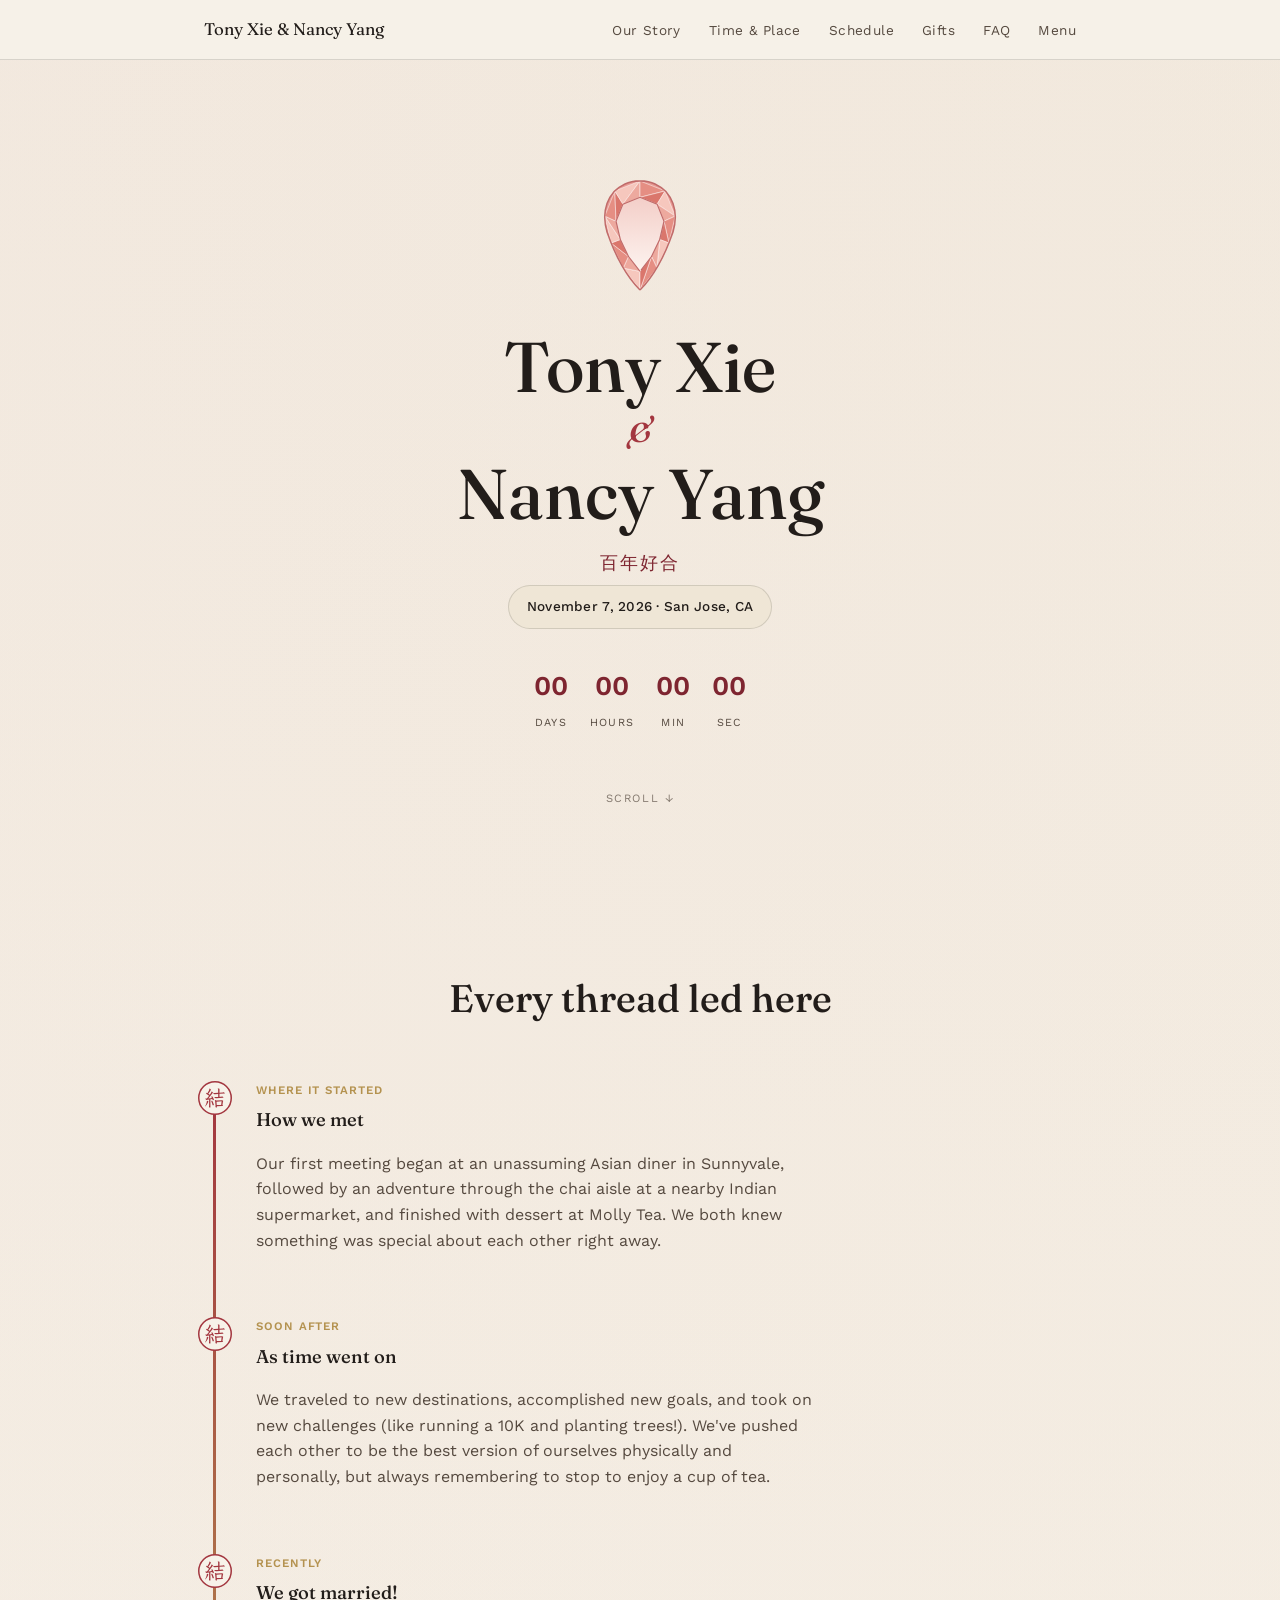
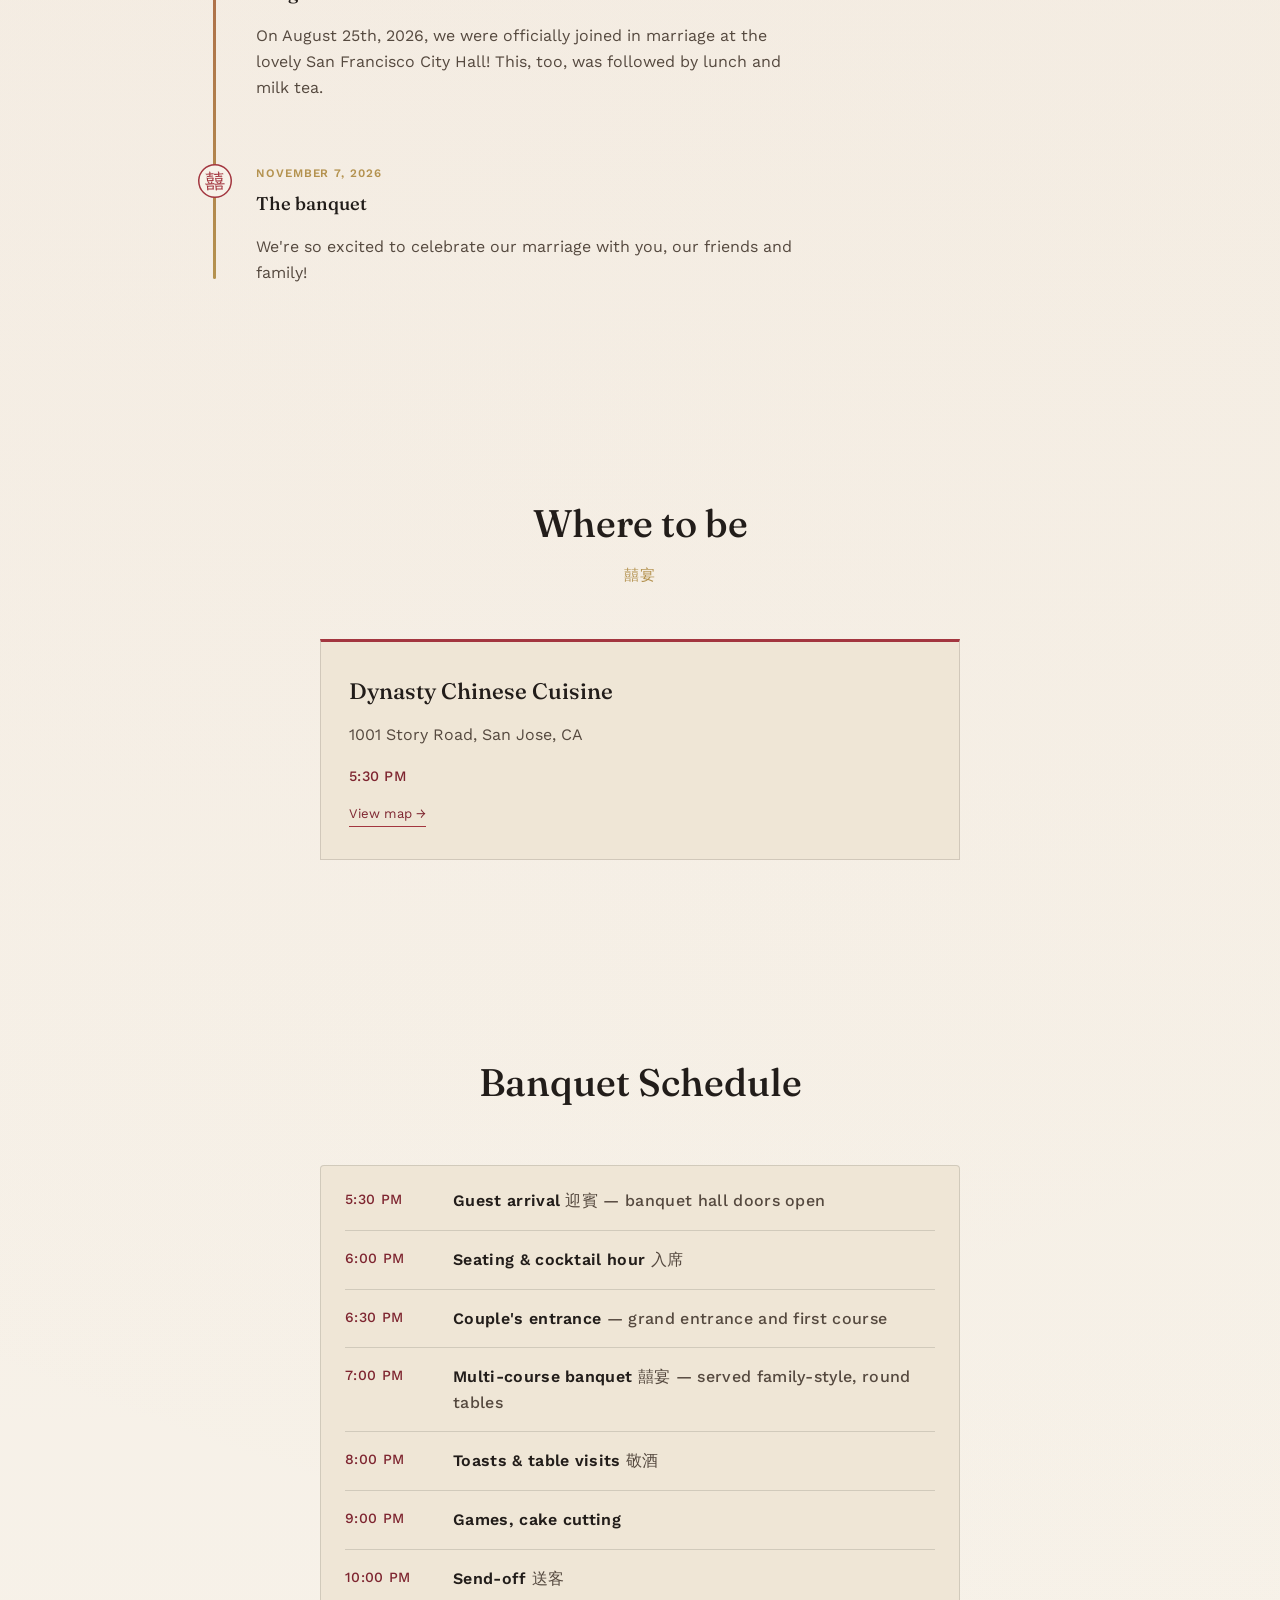
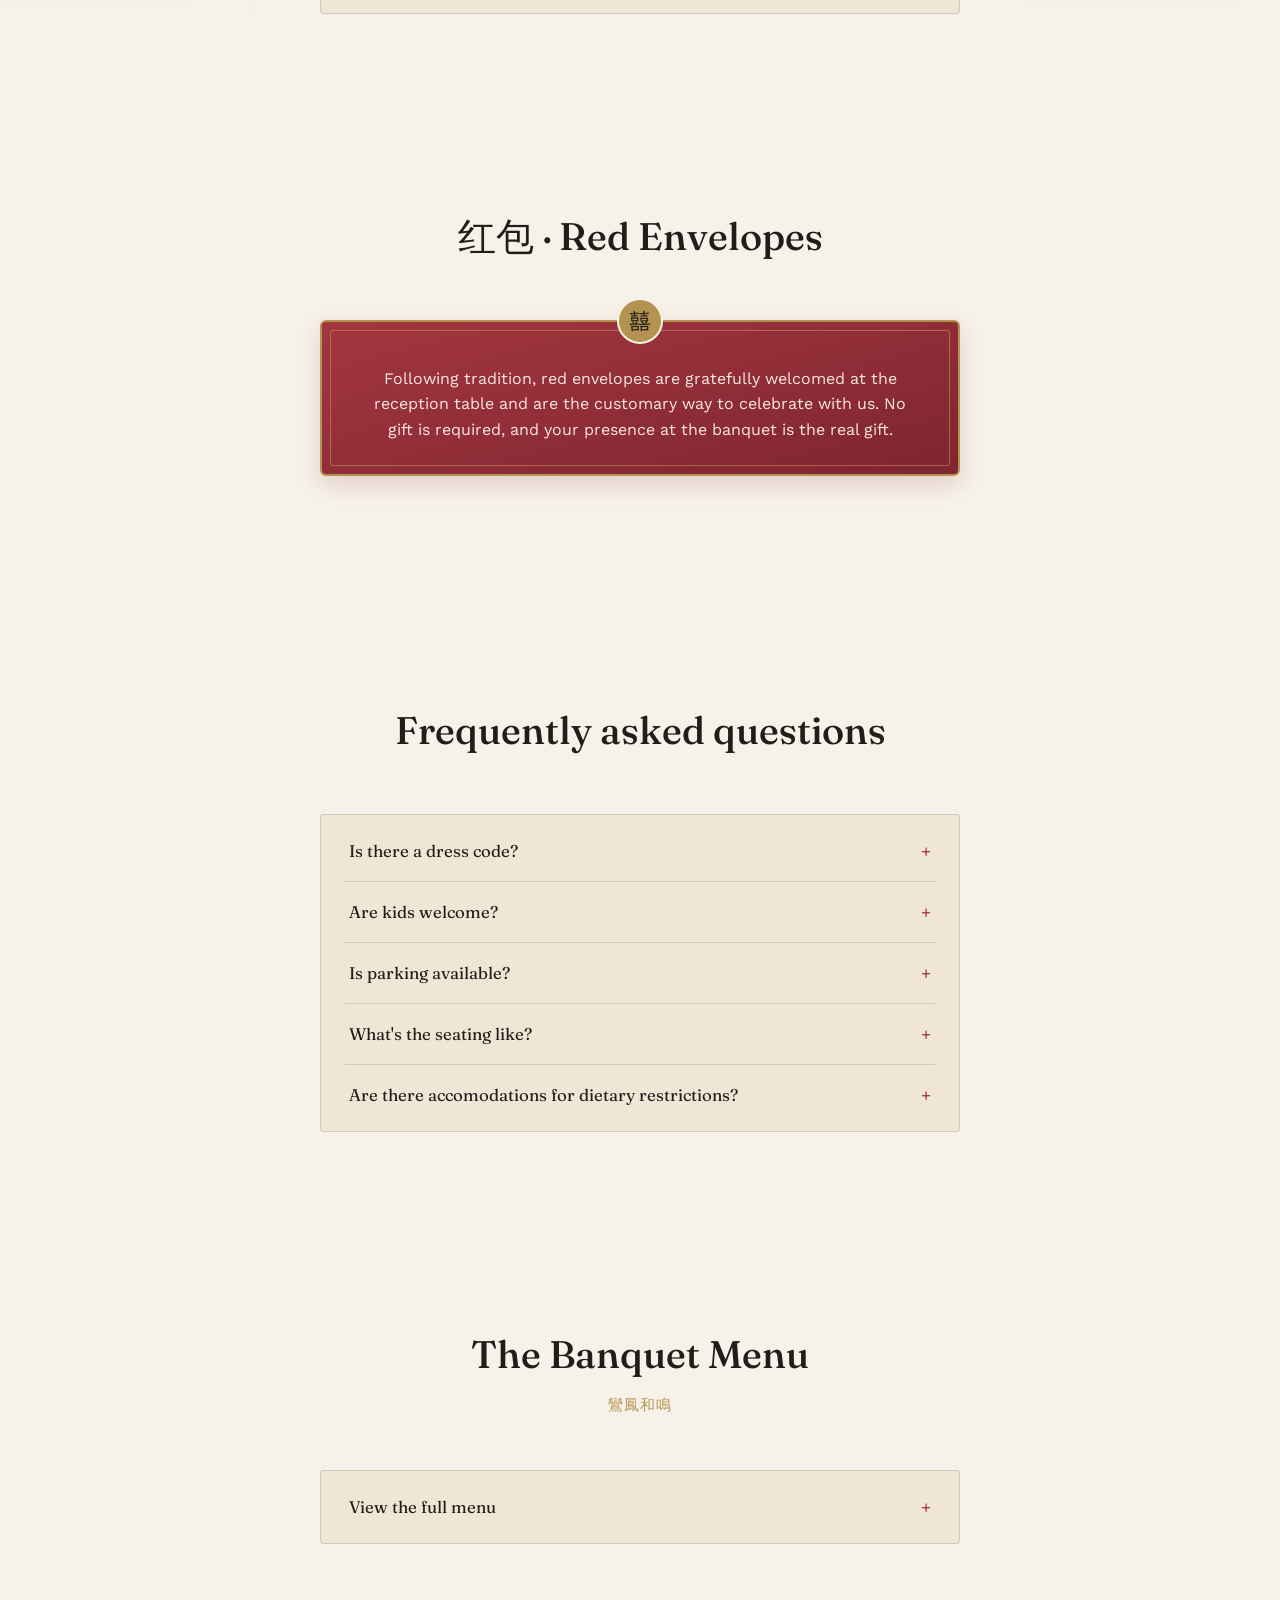
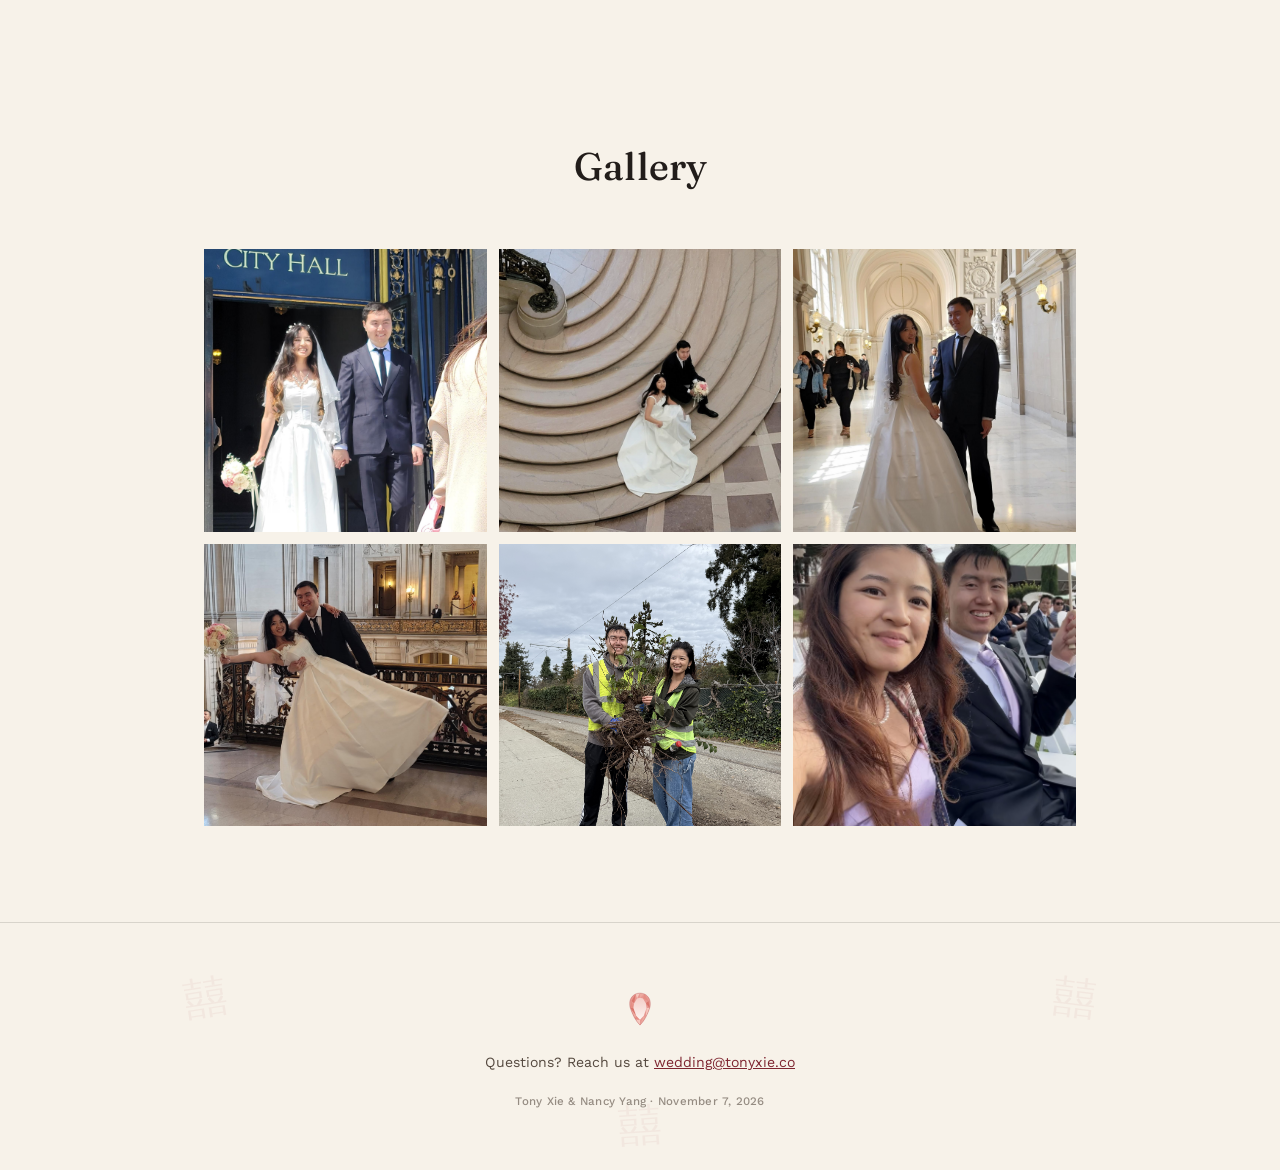
==== commit ce21f6b4: "Update index.html" ====
--- a/index.html
+++ b/index.html
@@ -1,30 +1,4 @@
 <!DOCTYPE html>
-<!--
-  CHINESE BANQUET WEDDING SITE TEMPLATE — customization guide
-  =============================================
-  This file is markup only — styling lives in styles.css, and content/
-  behavior live in separate JS files, NOT in this HTML file. That way you
-  (or Claude) can freely restyle or redesign any one layer without
-  disturbing the others, or losing anything you've entered:
-
-    styles.css — all visual design (colors, layout, animations)
-    config.js  — names, date, venue, RSVP, and registry details
-    menu.js    — the banquet course list (English + Chinese)
-    faq.js     — the FAQ questions and answers
-    site.js    — the code that renders config.js/menu.js/faq.js into the page
-
-  Edit config.js/menu.js/faq.js and the whole page — title, meta
-  description, hero, story, details, RSVP, registry, menu, FAQ, and
-  footer — updates itself automatically via site.js. You shouldn't need
-  to touch this HTML file to customize the content.
-
-  Chinese text throughout (囍, 百年好合, etc.) is decorative and
-  traditional — swap or remove any of it directly in the HTML if it
-  doesn't fit your family's customs, dialect, or preferred wording.
-  Photos: the /images folder already has the calligraphy character assets
-  the page needs (see README) — add your own photos there too, and swap
-  the placeholder <div class="photo-placeholder"> blocks for <img> tags.
--->
 <html lang="en">
 <head>
 <meta charset="UTF-8">
@@ -174,8 +148,8 @@
       <li><span class="time">6:30 PM</span><span class="what"><strong>Couple's entrance</strong> — grand entrance and first course</span></li>
       <li><span class="time">7:00 PM</span><span class="what"><strong>Multi-course banquet</strong> 囍宴 — served family-style, round tables</span></li>
       <li><span class="time">8:00 PM</span><span class="what"><strong>Toasts &amp; table visits</strong> 敬酒</span></li>
-      <li><span class="time">9:00 PM</span><span class="what"><strong>Games, cake cutting &amp; dancing</strong></span></li>
-      <li><span class="time">10:30 PM</span><span class="what"><strong>Send-off</strong> 送客</span></li>
+      <li><span class="time">9:00 PM</span><span class="what"><strong>Games, cake cutting</strong></span></li>
+      <li><span class="time">10:00 PM</span><span class="what"><strong>Send-off</strong> 送客</span></li>
     </ul>
   </div>
 </section>
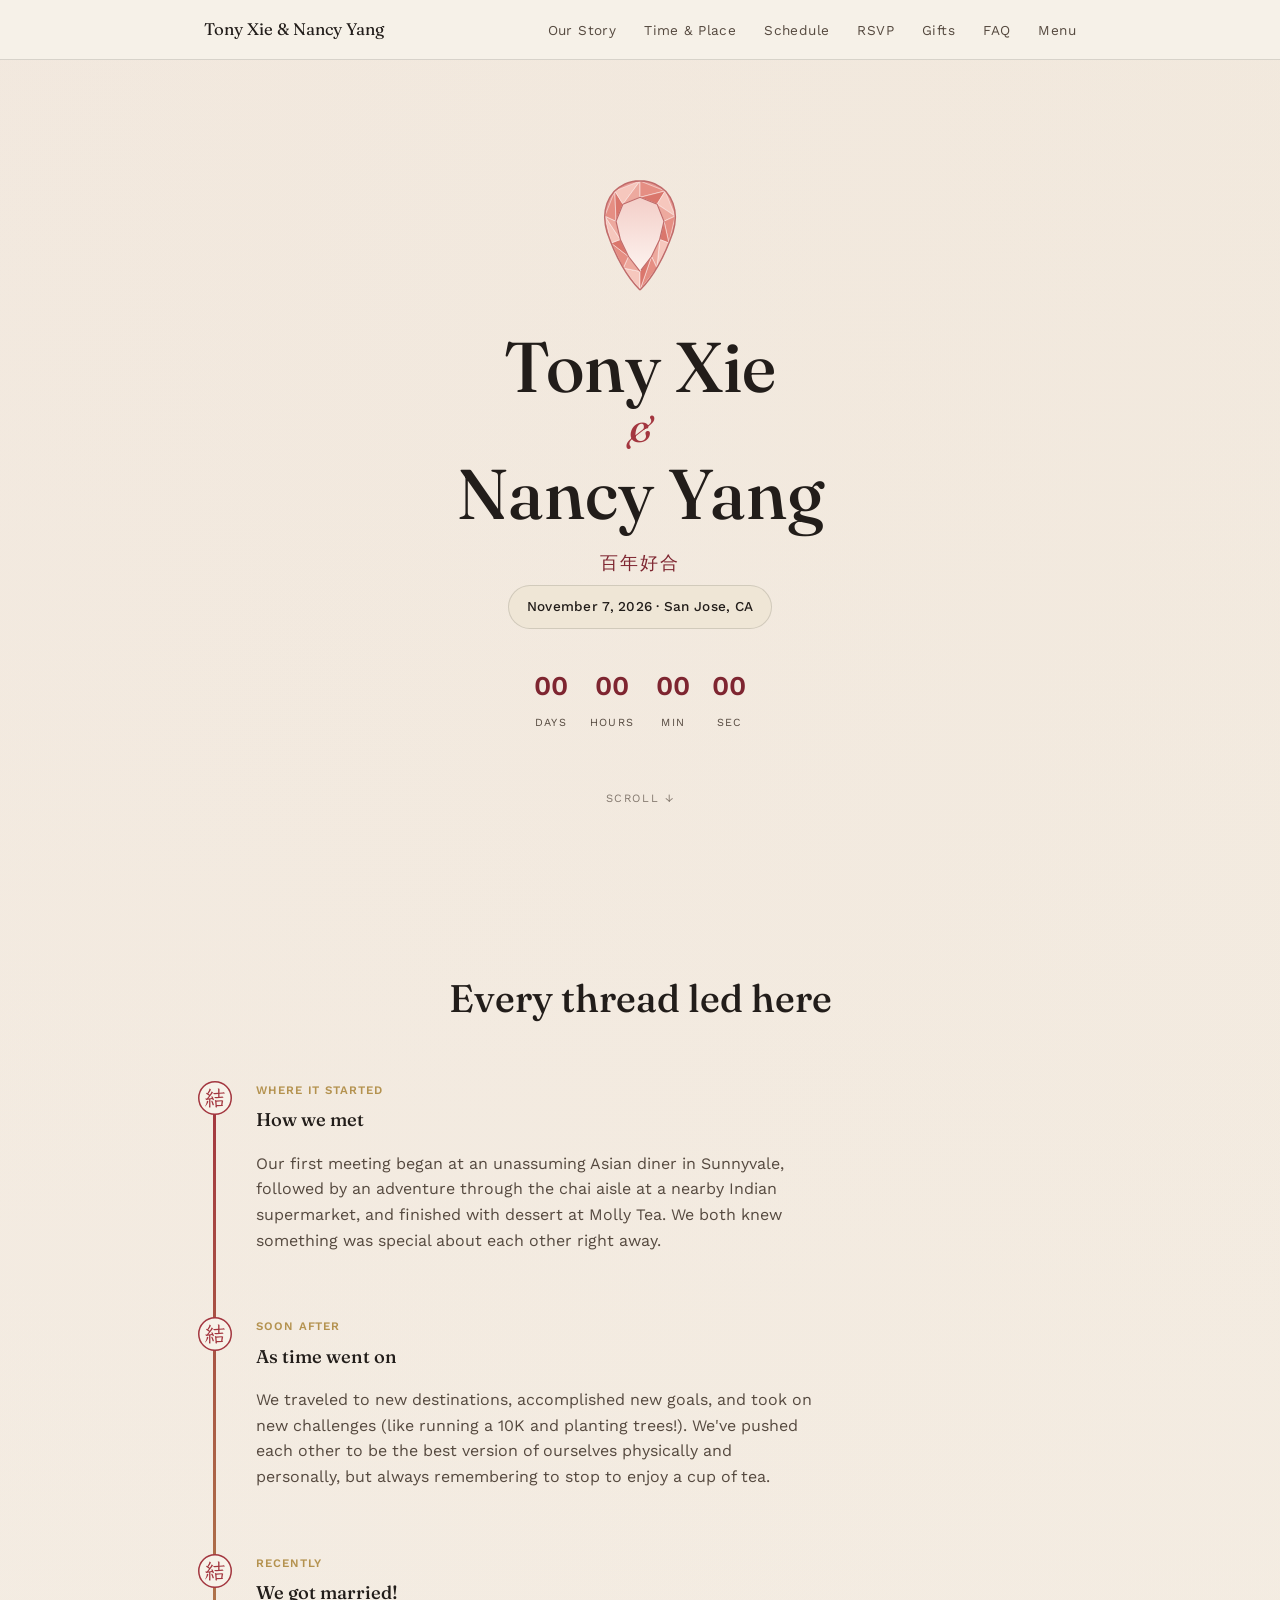
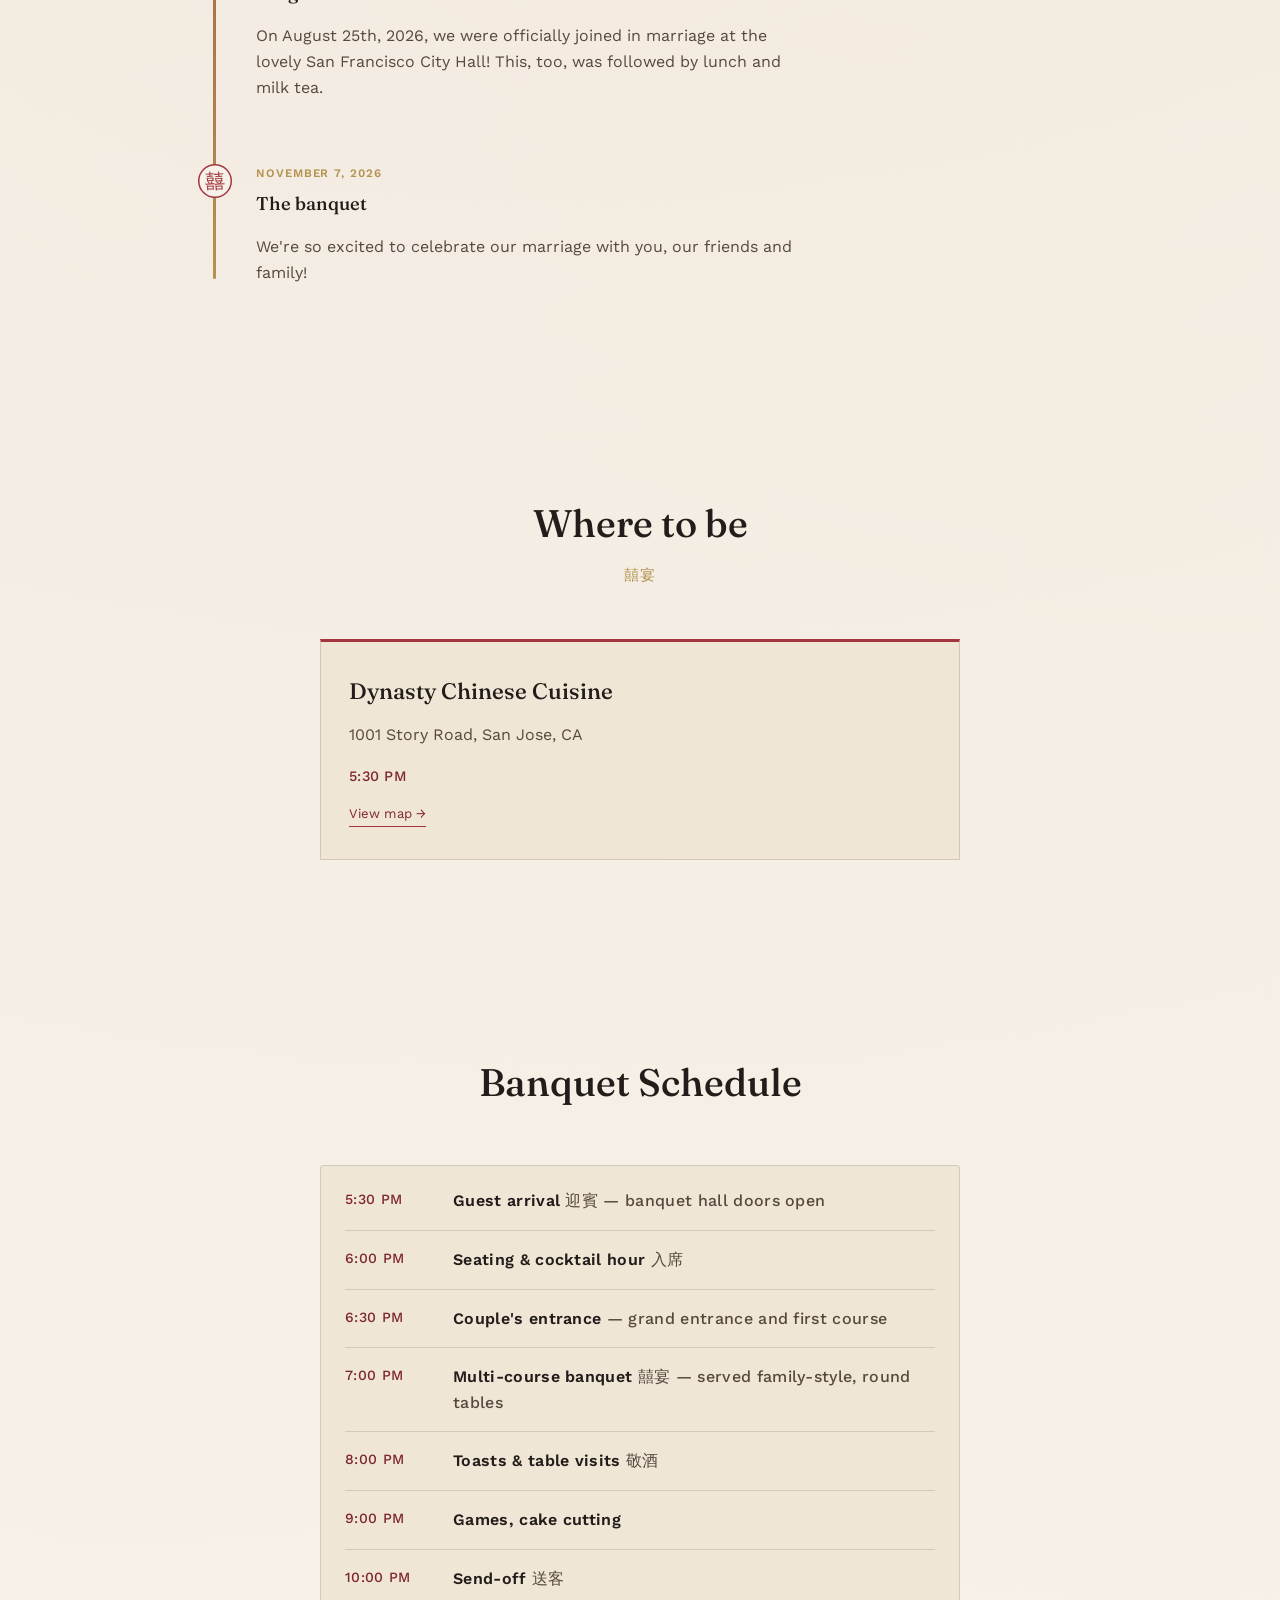
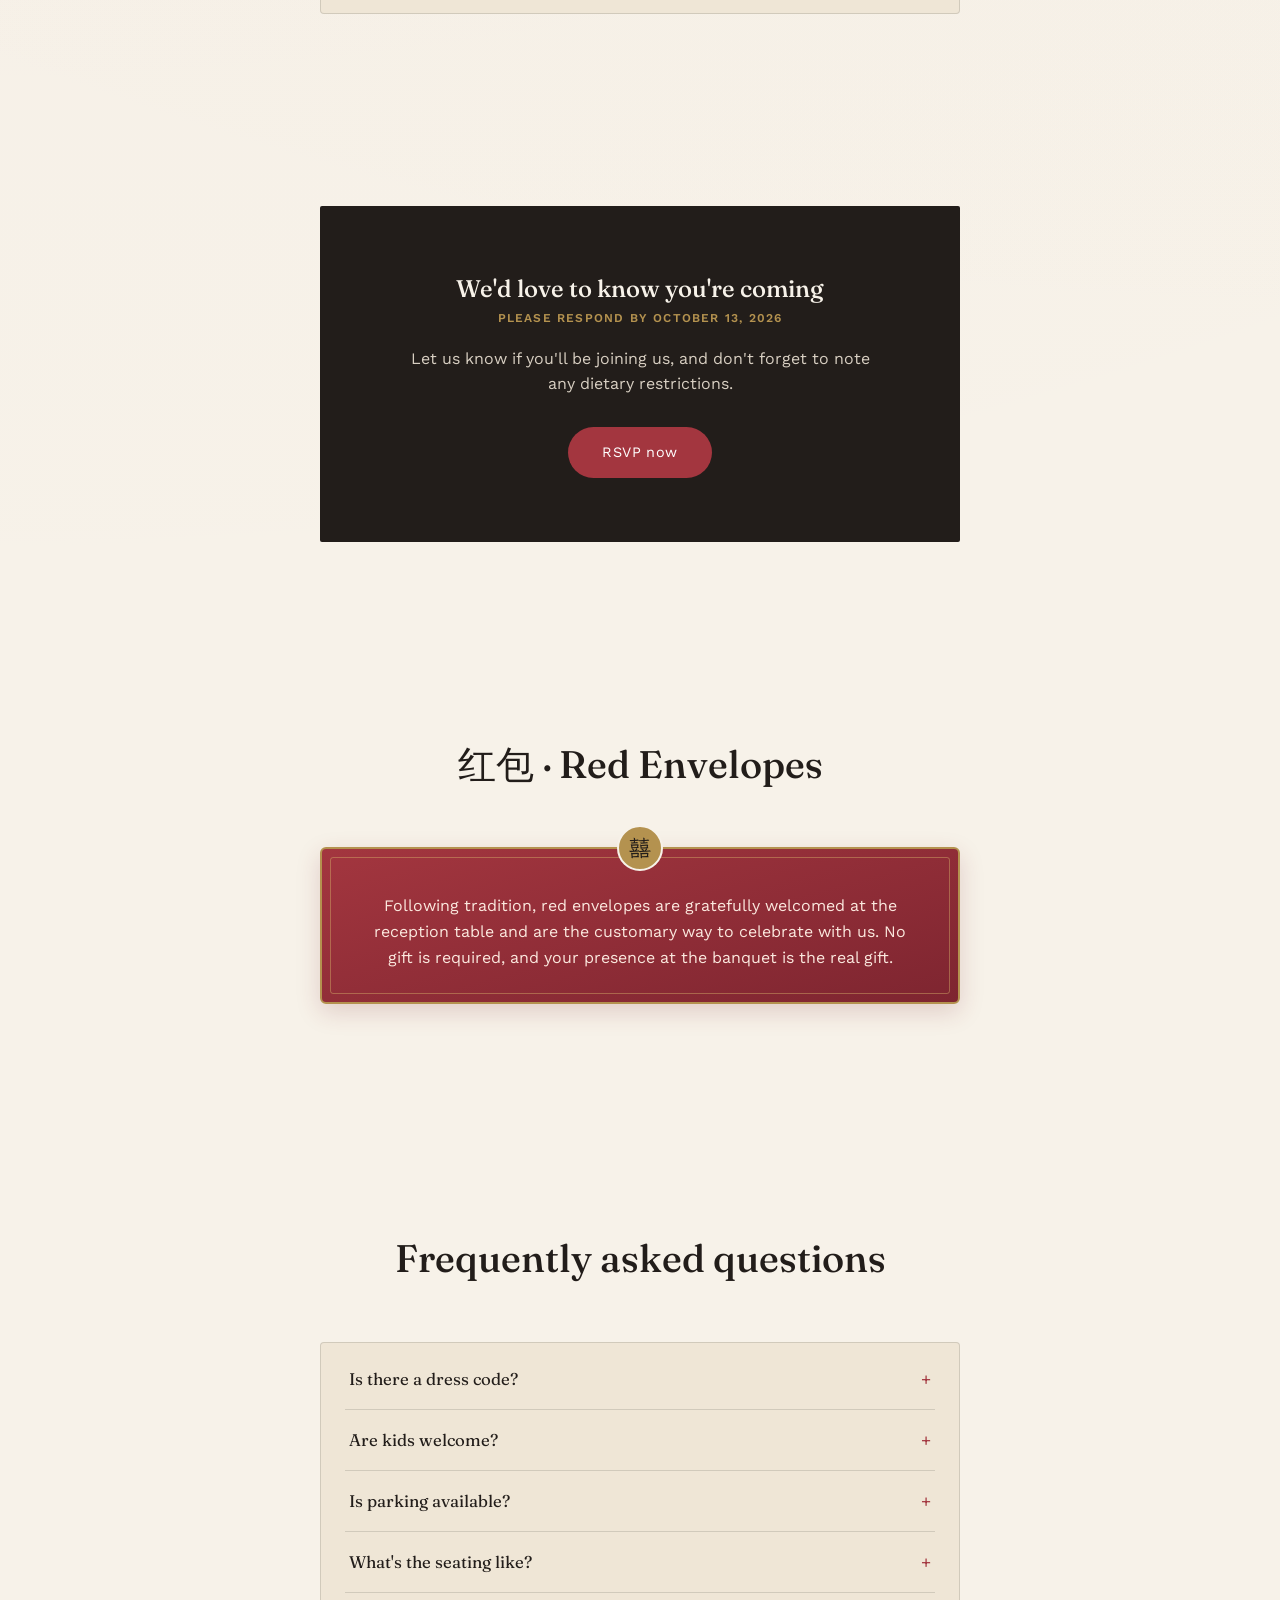
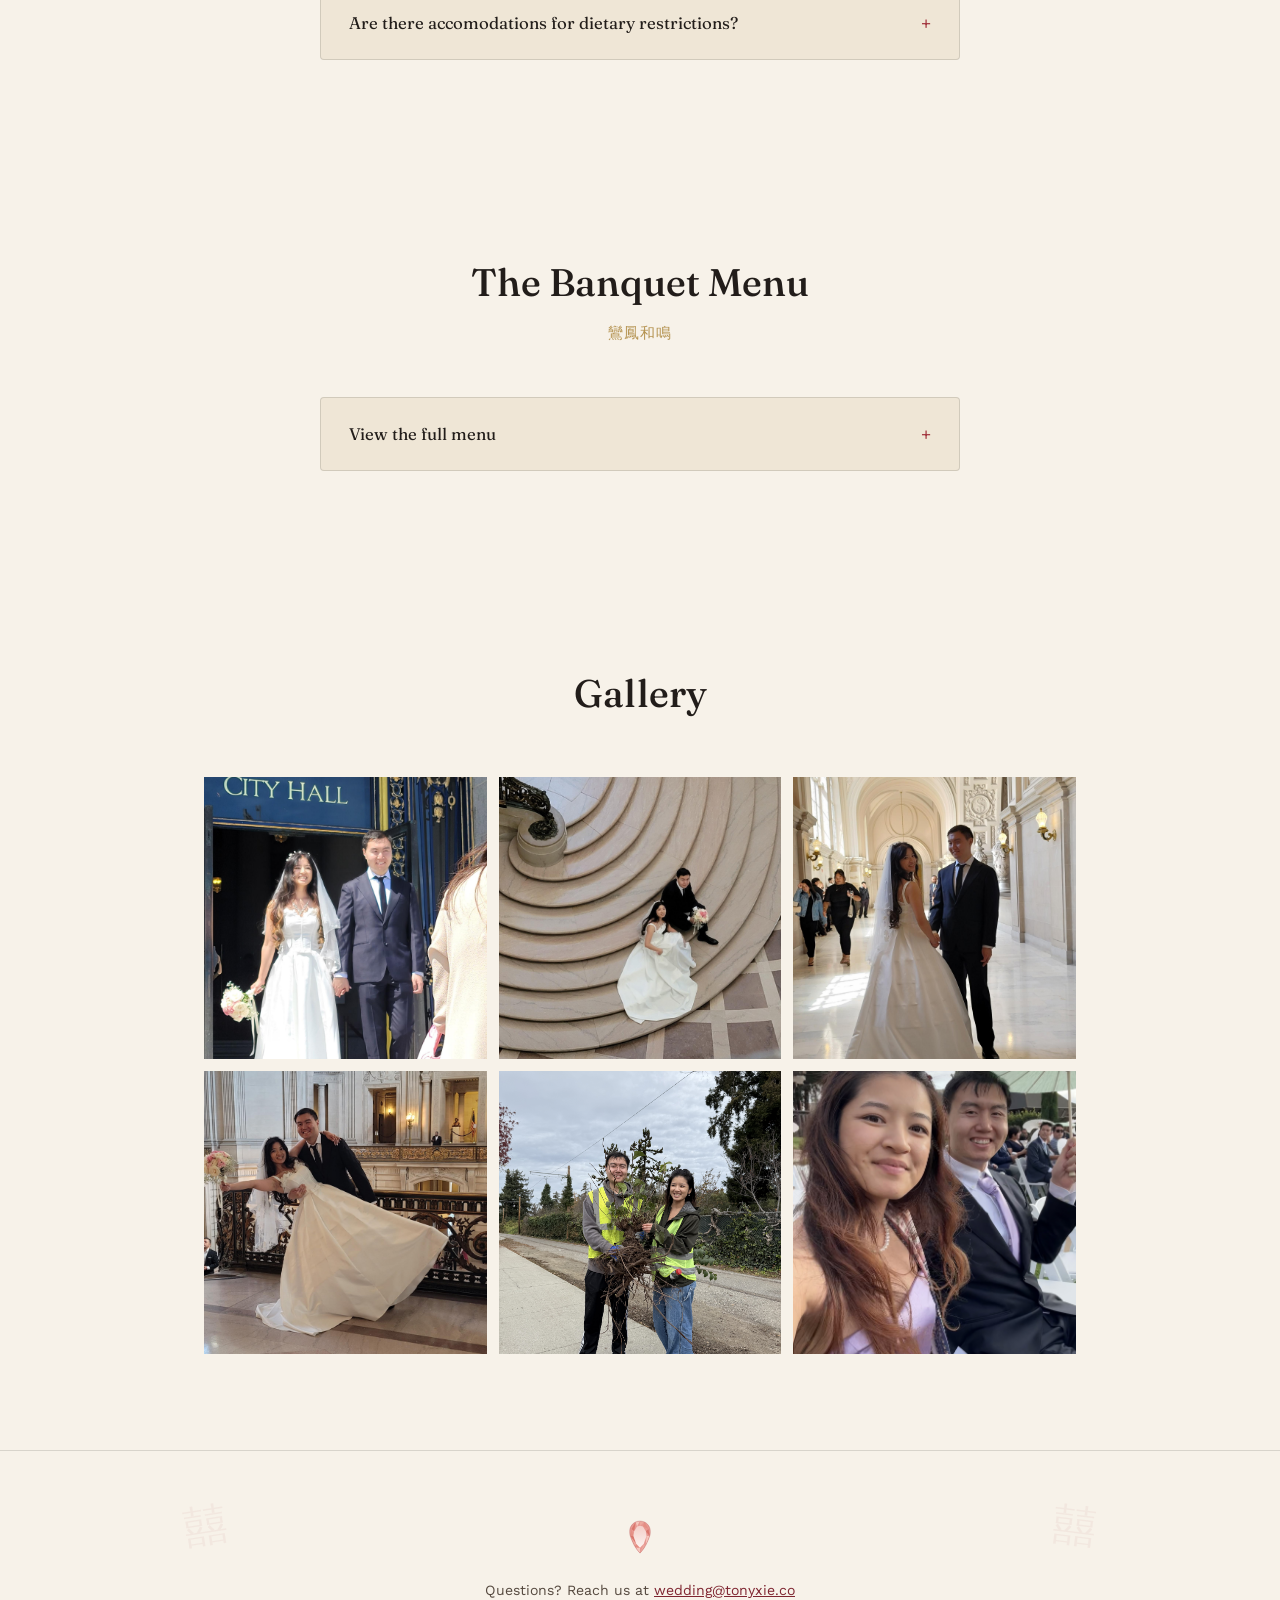
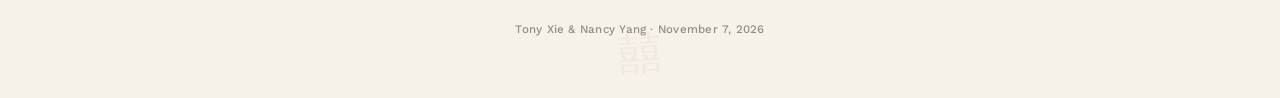
==== commit 32a51218: "add rsvp" ====
--- a/index.html
+++ b/index.html
@@ -23,6 +23,7 @@
       <li><a href="#story">Our Story</a></li>
       <li><a href="#details">Time & Place</a></li>
       <li><a href="#schedule">Schedule</a></li>
+      <li><a href="#rsvp">RSVP</a></li>
       <li><a href="#registry">Gifts</a></li>
       <li><a href="#faq">FAQ</a></li>
       <li><a href="#menu">Menu</a></li>
@@ -154,14 +155,14 @@
   </div>
 </section>
 
-<!-- <section id="rsvp">
+<section id="rsvp">
   <div class="rsvp-box">
     <h2>We'd love to know you're coming</h2>
     <span class="deadline" id="rsvpDeadline">Please respond soon</span>
     <p>Let us know if you'll be joining us, and don't forget to note any dietary restrictions.</p>
-    <a class="btn" id="rsvpButton" href="#" target="_blank" rel="noopener">RSVP now</a>
-  </div>
-</section> -->
+    <a class="btn" id="rsvpButton" href="https://forms.gle/tYVZYcoCvAhyVro4A" target="_blank" rel="noopener">RSVP now</a>
+  </div>
+</section>
 
 <section id="registry">
   <div class="section-head">
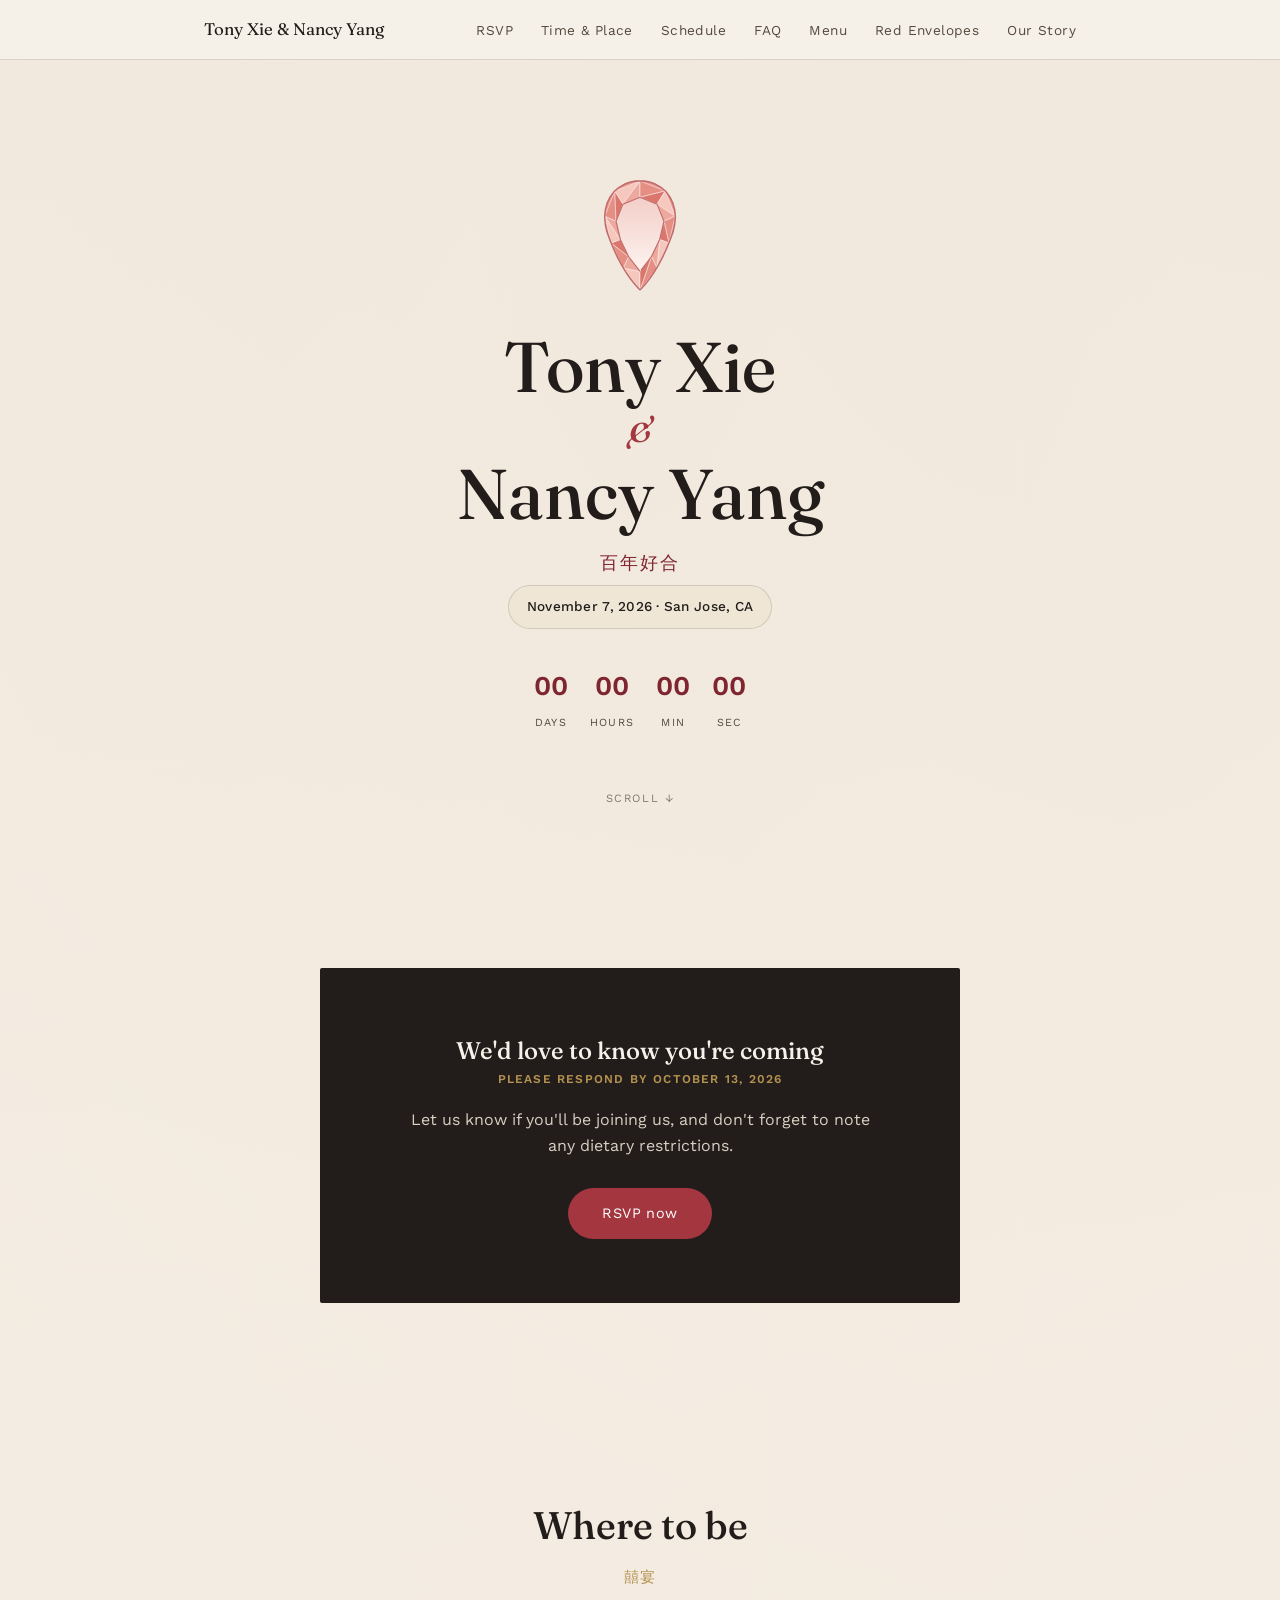
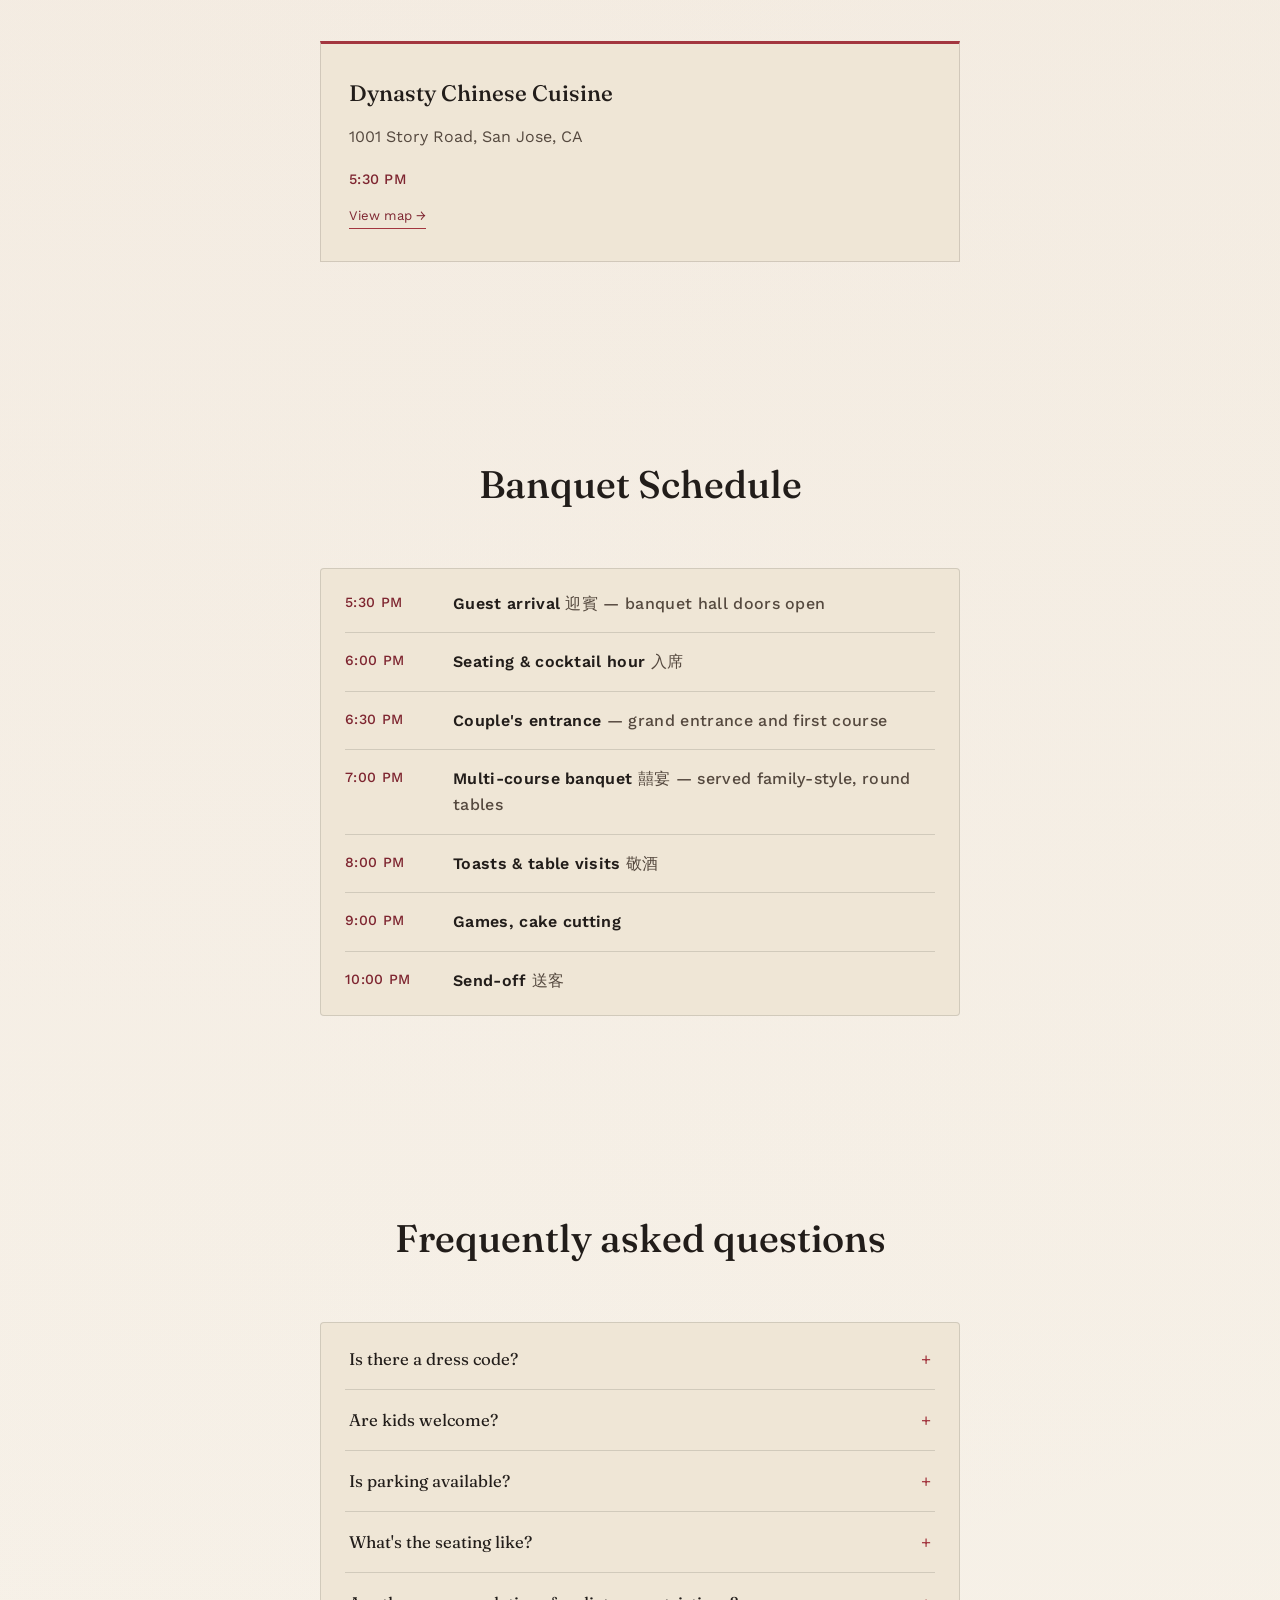
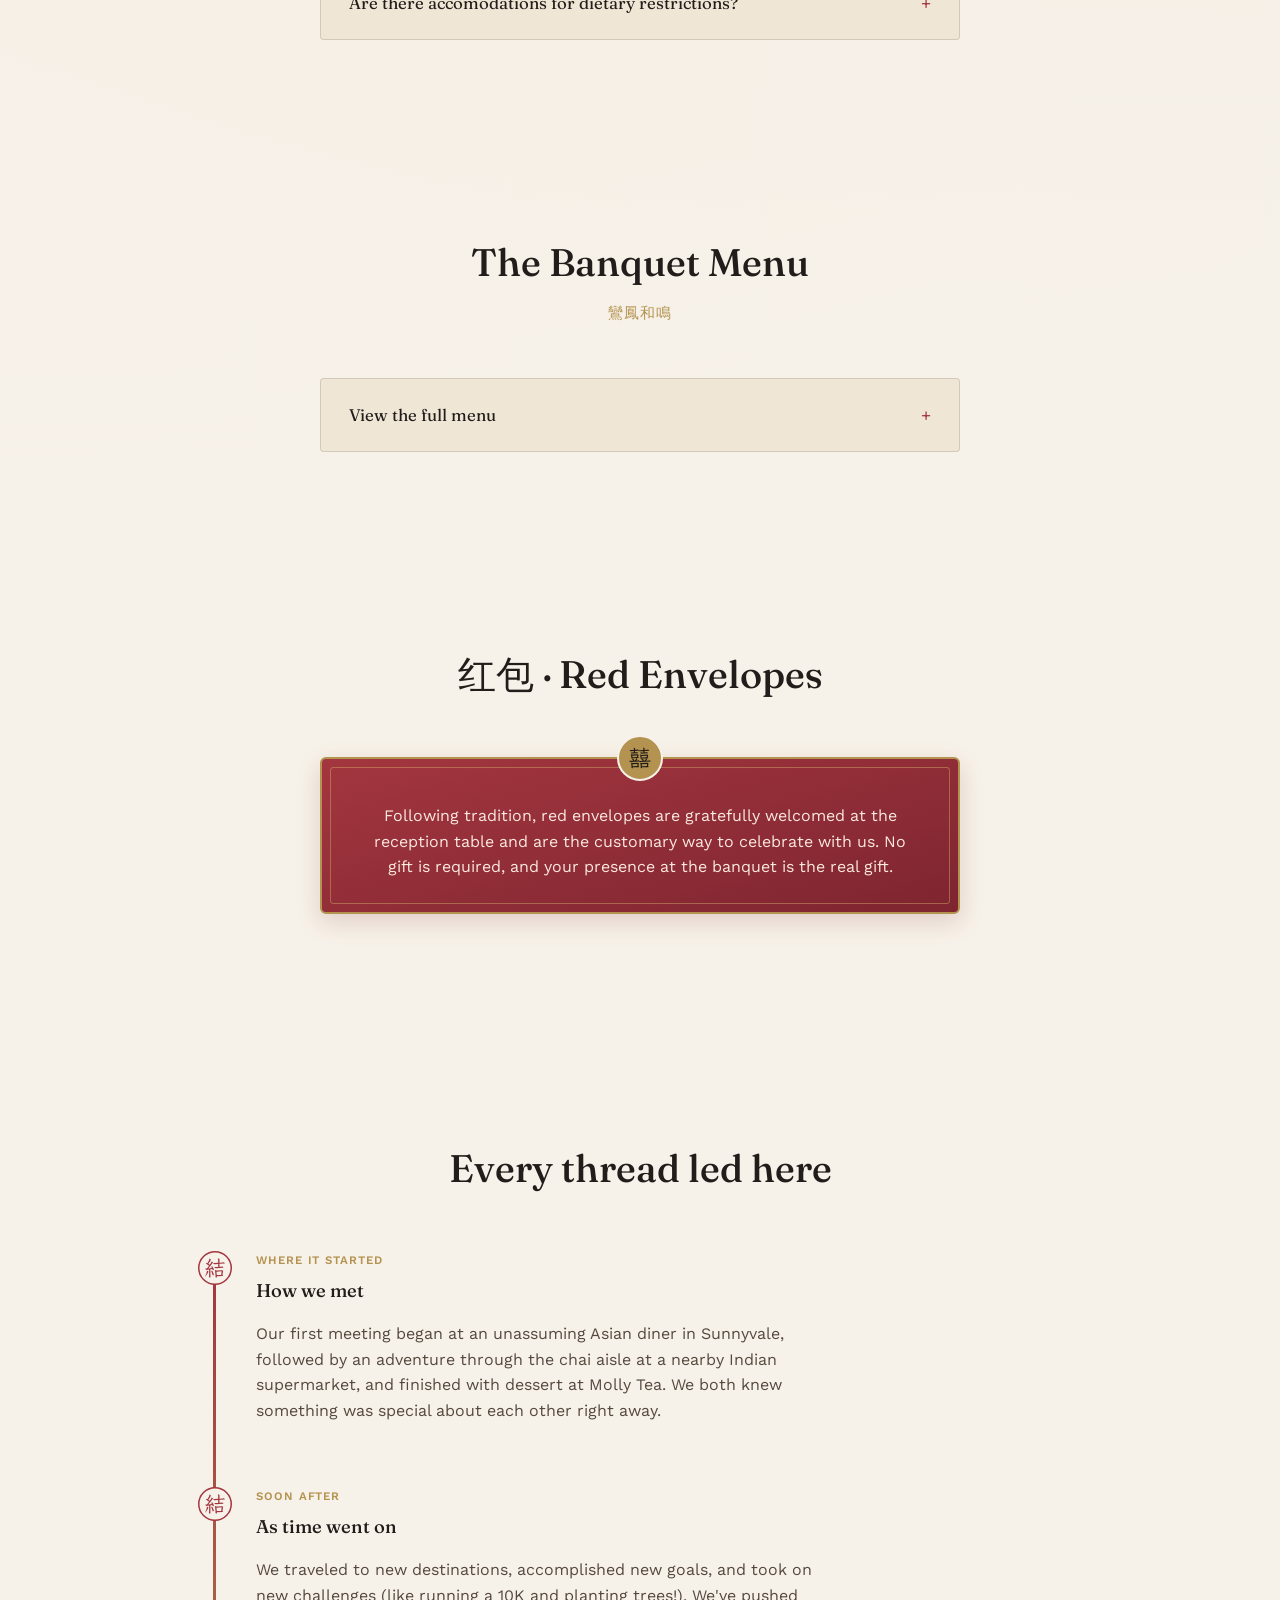
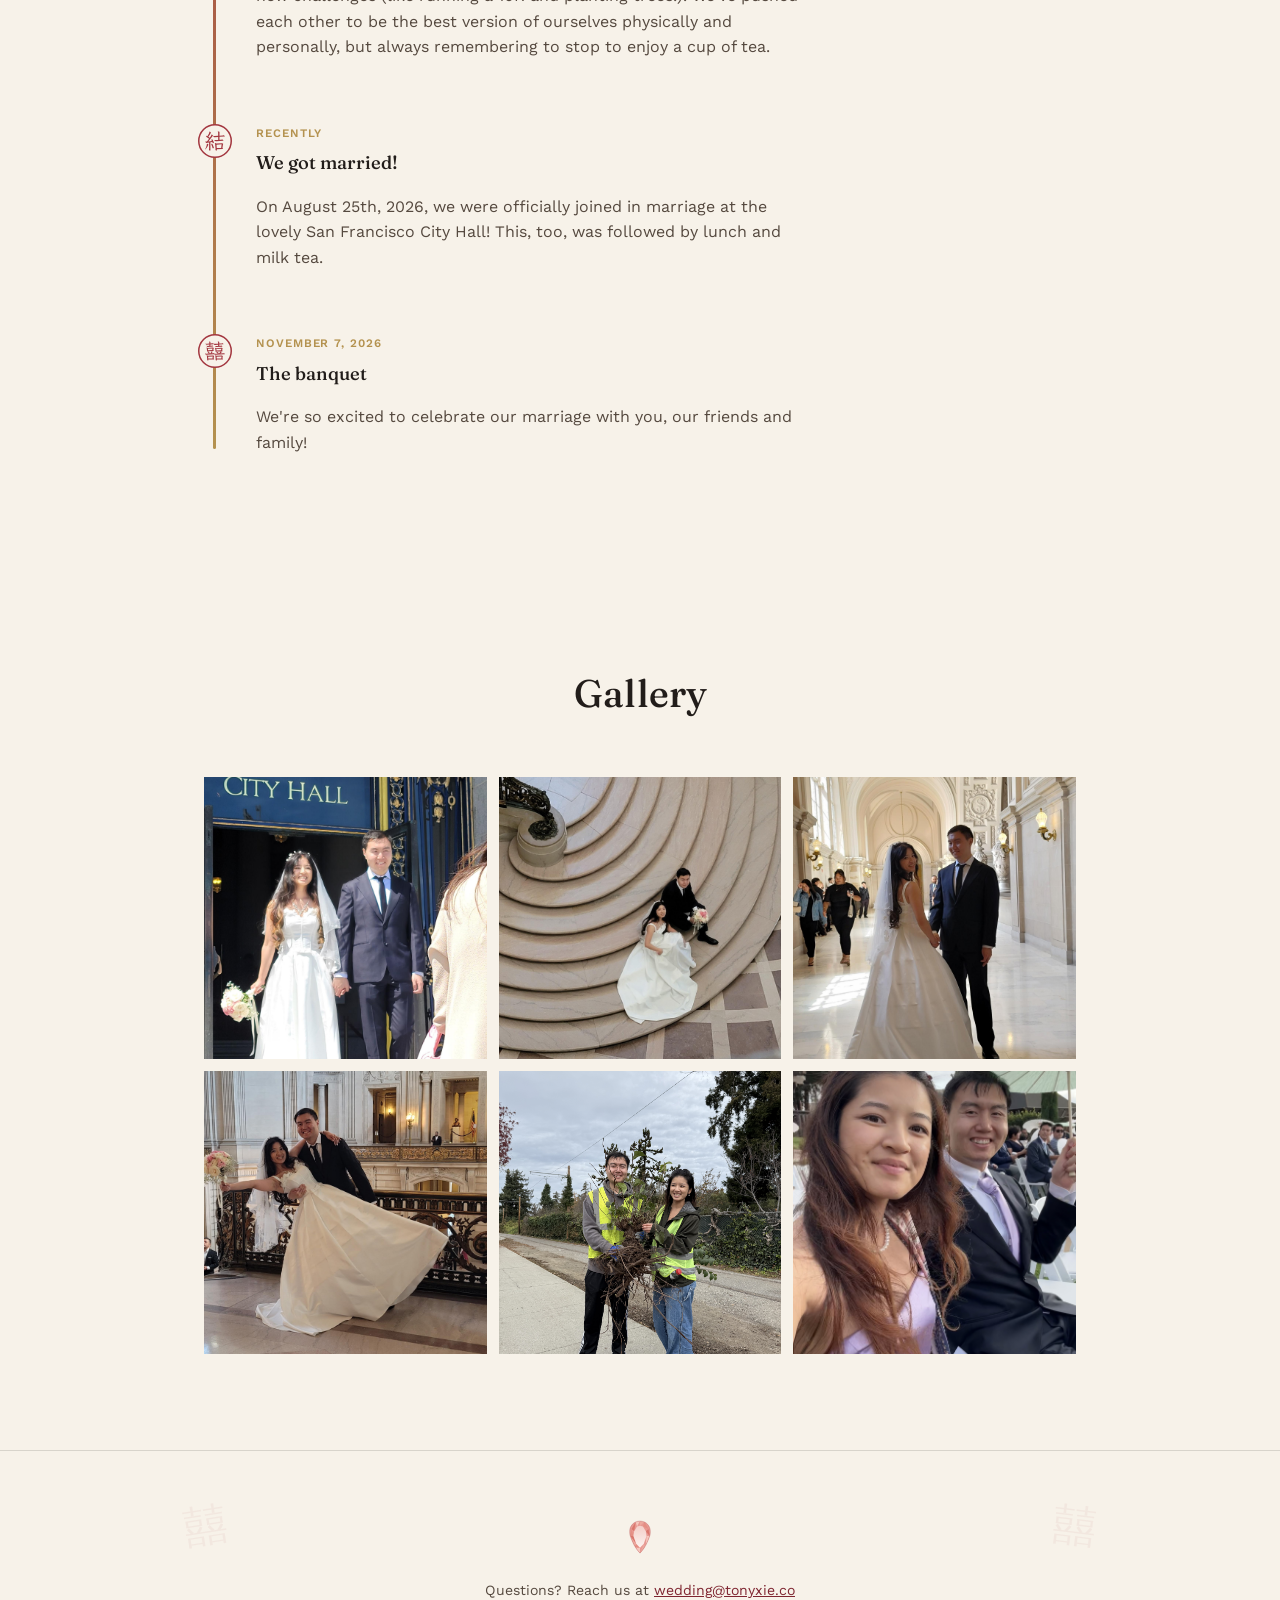
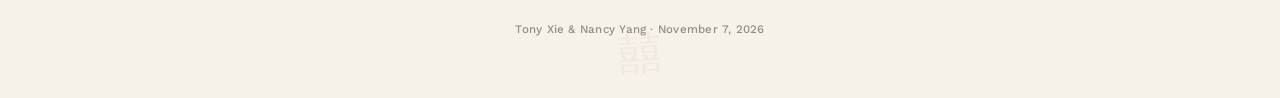
==== commit 7ca2e3f9: "Update index.html" ====
--- a/index.html
+++ b/index.html
@@ -20,13 +20,13 @@
     <span class="brand" id="navBrand">Loading…</span>
     <button class="nav-toggle" id="navToggle" aria-expanded="false" aria-controls="navList">MENU</button>
     <ul id="navList">
-      <li><a href="#story">Our Story</a></li>
+      <li><a href="#rsvp">RSVP</a></li>
       <li><a href="#details">Time & Place</a></li>
       <li><a href="#schedule">Schedule</a></li>
-      <li><a href="#rsvp">RSVP</a></li>
-      <li><a href="#registry">Gifts</a></li>
       <li><a href="#faq">FAQ</a></li>
       <li><a href="#menu">Menu</a></li>
+      <li><a href="#registry">Red Envelopes</a></li>
+      <li><a href="#story">Our Story</a></li>
     </ul>
   </div>
 </nav>
@@ -91,35 +91,12 @@
   <span class="scroll-cue">Scroll ↓</span>
 </header>
 
-<section id="story">
-  <div class="section-head">
-    <h2>Every thread led here</h2>
-  </div>
-  <div class="timeline" id="timeline">
-    <div class="timeline-item">
-      <span class="knot-mark"><img src="images/node-jie.svg" alt="結"></span>
-      <span class="when">Where it started</span>
-      <h3>How we met</h3>
-      <p>Our first meeting began at an unassuming Asian diner in Sunnyvale, followed by an adventure through the chai aisle at a nearby Indian supermarket, and finished with dessert at Molly Tea. We both knew something was special about each other right away.</p>
-    </div>
-    <div class="timeline-item">
-      <span class="knot-mark"><img src="images/node-jie.svg" alt="結"></span>
-      <span class="when">Soon after</span>
-      <h3>As time went on</h3>
-      <p>We traveled to new destinations, accomplished new goals, and took on new challenges (like running a 10K and planting trees!). We've pushed each other to be the best version of ourselves physically and personally, but always remembering to stop to enjoy a cup of tea.</p>
-    </div>
-    <div class="timeline-item">
-      <span class="knot-mark"><img src="images/node-jie.svg" alt="結"></span>
-      <span class="when">Recently</span>
-      <h3>We got married!</h3>
-      <p>On August 25th, 2026, we were officially joined in marriage at the lovely San Francisco City Hall! This, too, was followed by lunch and milk tea.</p>
-    </div>
-    <div class="timeline-item">
-      <span class="knot-mark"><img src="images/node-xi.svg" alt="囍"></span>
-      <span class="when" id="storyWeddingDate">Date</span>
-      <h3>The banquet</h3>
-      <p>We're so excited to celebrate our marriage with you, our friends and family!</p>
-    </div>
+<section id="rsvp">
+  <div class="rsvp-box">
+    <h2>We'd love to know you're coming</h2>
+    <span class="deadline" id="rsvpDeadline">Please respond soon</span>
+    <p>Let us know if you'll be joining us, and don't forget to note any dietary restrictions.</p>
+    <a class="btn" id="rsvpButton" href="https://forms.gle/tYVZYcoCvAhyVro4A" target="_blank" rel="noopener">RSVP now</a>
   </div>
 </section>
 
@@ -155,25 +132,6 @@
   </div>
 </section>
 
-<section id="rsvp">
-  <div class="rsvp-box">
-    <h2>We'd love to know you're coming</h2>
-    <span class="deadline" id="rsvpDeadline">Please respond soon</span>
-    <p>Let us know if you'll be joining us, and don't forget to note any dietary restrictions.</p>
-    <a class="btn" id="rsvpButton" href="https://forms.gle/tYVZYcoCvAhyVro4A" target="_blank" rel="noopener">RSVP now</a>
-  </div>
-</section>
-
-<section id="registry">
-  <div class="section-head">
-    <h2>红包 · Red Envelopes</h2>
-  </div>
-  <div class="envelope-card">
-    <div class="envelope-seal"><img src="images/char-xi-seal.svg" alt="囍"></div>
-    <p>Following tradition, red envelopes are gratefully welcomed at the reception table and are the customary way to celebrate with us. No gift is required, and your presence at the banquet is the real gift.</p>
-  </div>
-</section>
-
 <section id="faq">
   <div class="section-head">
     <h2>Frequently asked questions</h2>
@@ -192,6 +150,48 @@
       <div class="accordion-panel">
         <ul class="menu-list" id="menuList"></ul>
       </div>
+    </div>
+  </div>
+</section>
+
+<section id="registry">
+  <div class="section-head">
+    <h2>红包 · Red Envelopes</h2>
+  </div>
+  <div class="envelope-card">
+    <div class="envelope-seal"><img src="images/char-xi-seal.svg" alt="囍"></div>
+    <p>Following tradition, red envelopes are gratefully welcomed at the reception table and are the customary way to celebrate with us. No gift is required, and your presence at the banquet is the real gift.</p>
+  </div>
+</section>
+
+<section id="story">
+  <div class="section-head">
+    <h2>Every thread led here</h2>
+  </div>
+  <div class="timeline" id="timeline">
+    <div class="timeline-item">
+      <span class="knot-mark"><img src="images/node-jie.svg" alt="結"></span>
+      <span class="when">Where it started</span>
+      <h3>How we met</h3>
+      <p>Our first meeting began at an unassuming Asian diner in Sunnyvale, followed by an adventure through the chai aisle at a nearby Indian supermarket, and finished with dessert at Molly Tea. We both knew something was special about each other right away.</p>
+    </div>
+    <div class="timeline-item">
+      <span class="knot-mark"><img src="images/node-jie.svg" alt="結"></span>
+      <span class="when">Soon after</span>
+      <h3>As time went on</h3>
+      <p>We traveled to new destinations, accomplished new goals, and took on new challenges (like running a 10K and planting trees!). We've pushed each other to be the best version of ourselves physically and personally, but always remembering to stop to enjoy a cup of tea.</p>
+    </div>
+    <div class="timeline-item">
+      <span class="knot-mark"><img src="images/node-jie.svg" alt="結"></span>
+      <span class="when">Recently</span>
+      <h3>We got married!</h3>
+      <p>On August 25th, 2026, we were officially joined in marriage at the lovely San Francisco City Hall! This, too, was followed by lunch and milk tea.</p>
+    </div>
+    <div class="timeline-item">
+      <span class="knot-mark"><img src="images/node-xi.svg" alt="囍"></span>
+      <span class="when" id="storyWeddingDate">Date</span>
+      <h3>The banquet</h3>
+      <p>We're so excited to celebrate our marriage with you, our friends and family!</p>
     </div>
   </div>
 </section>
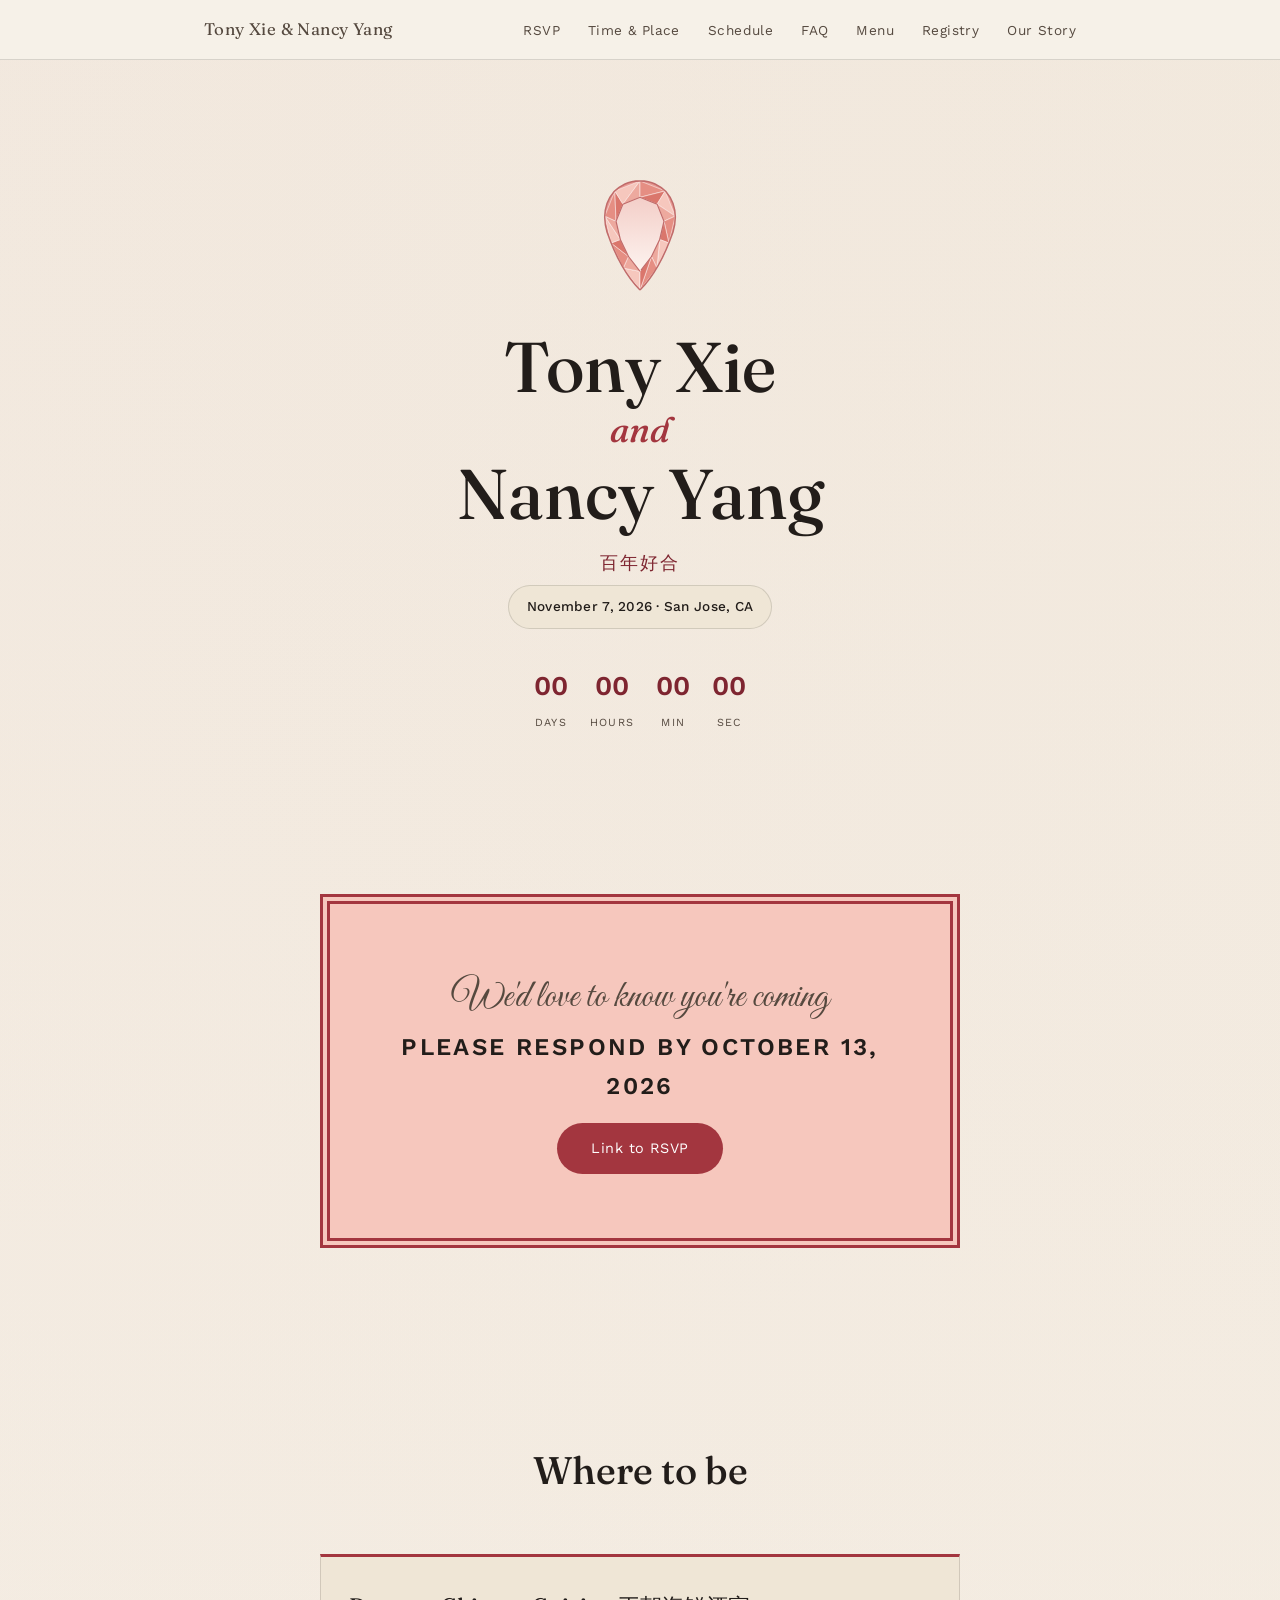
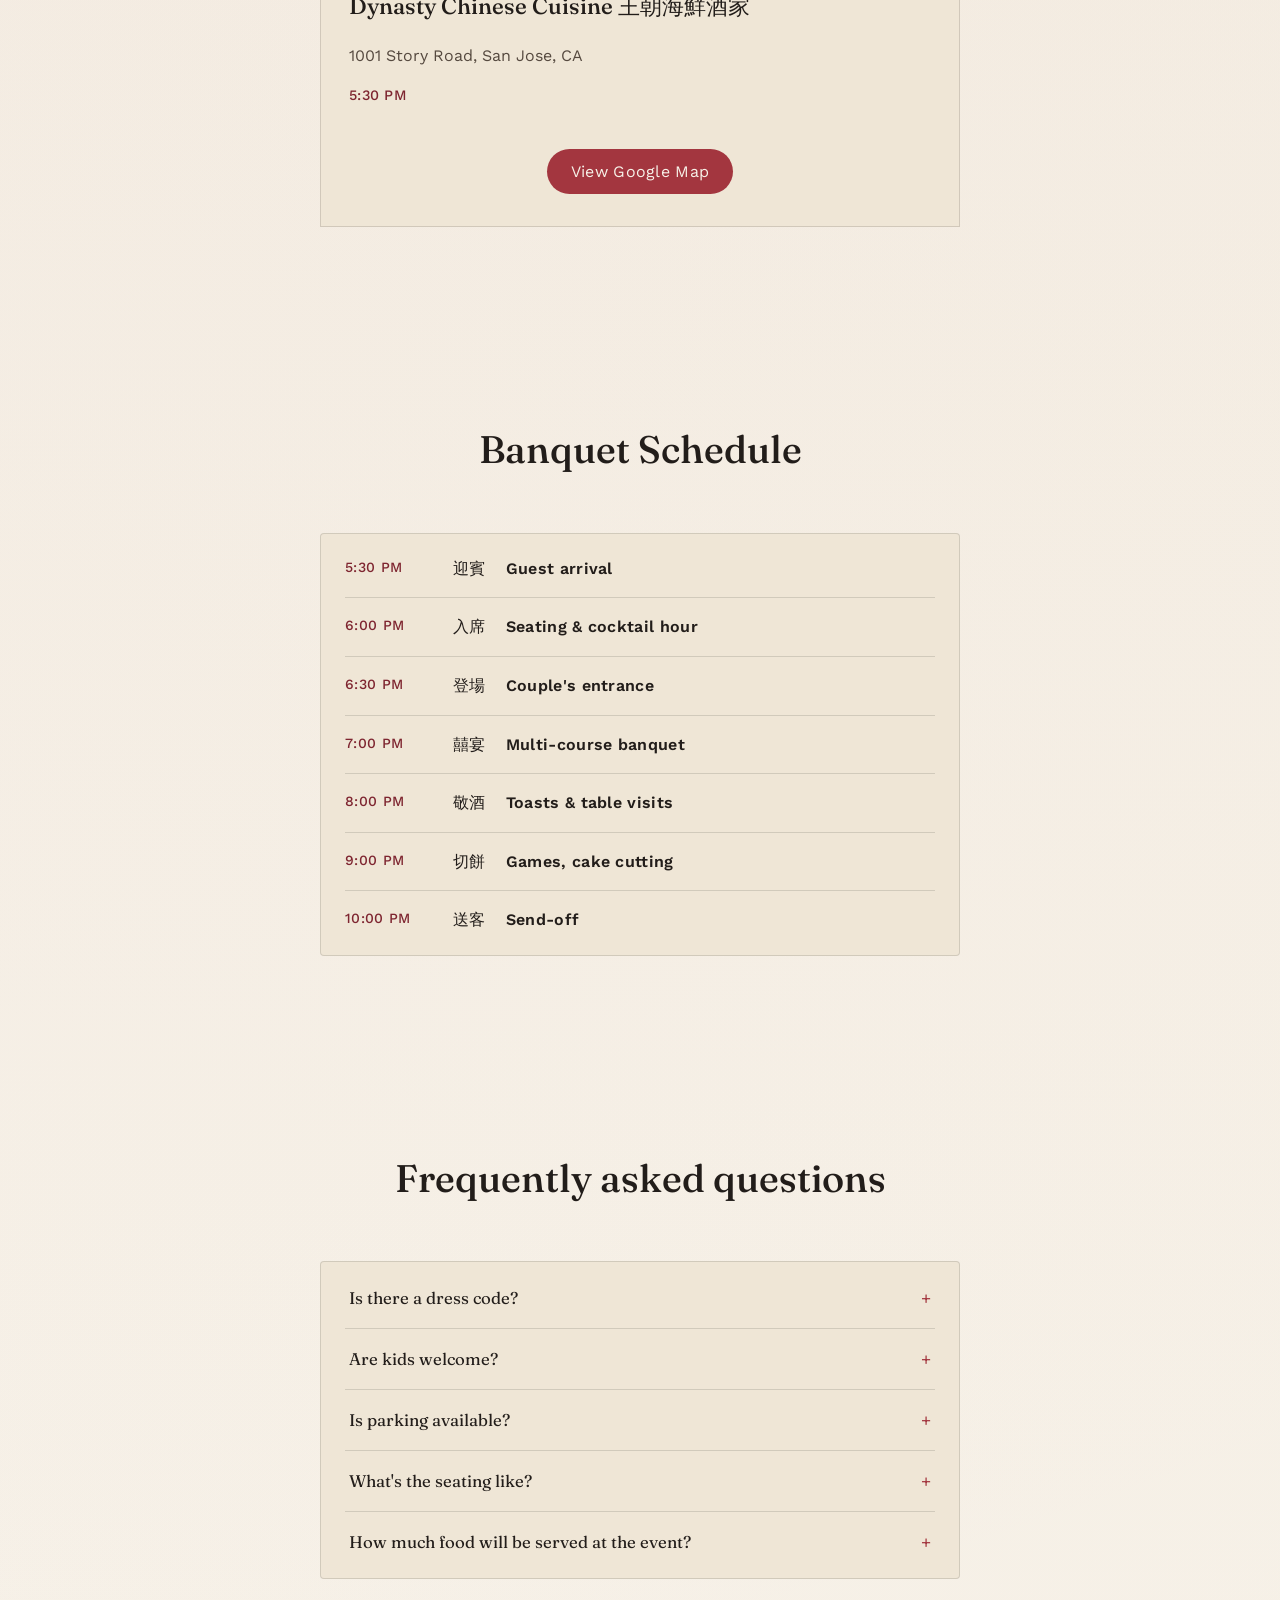
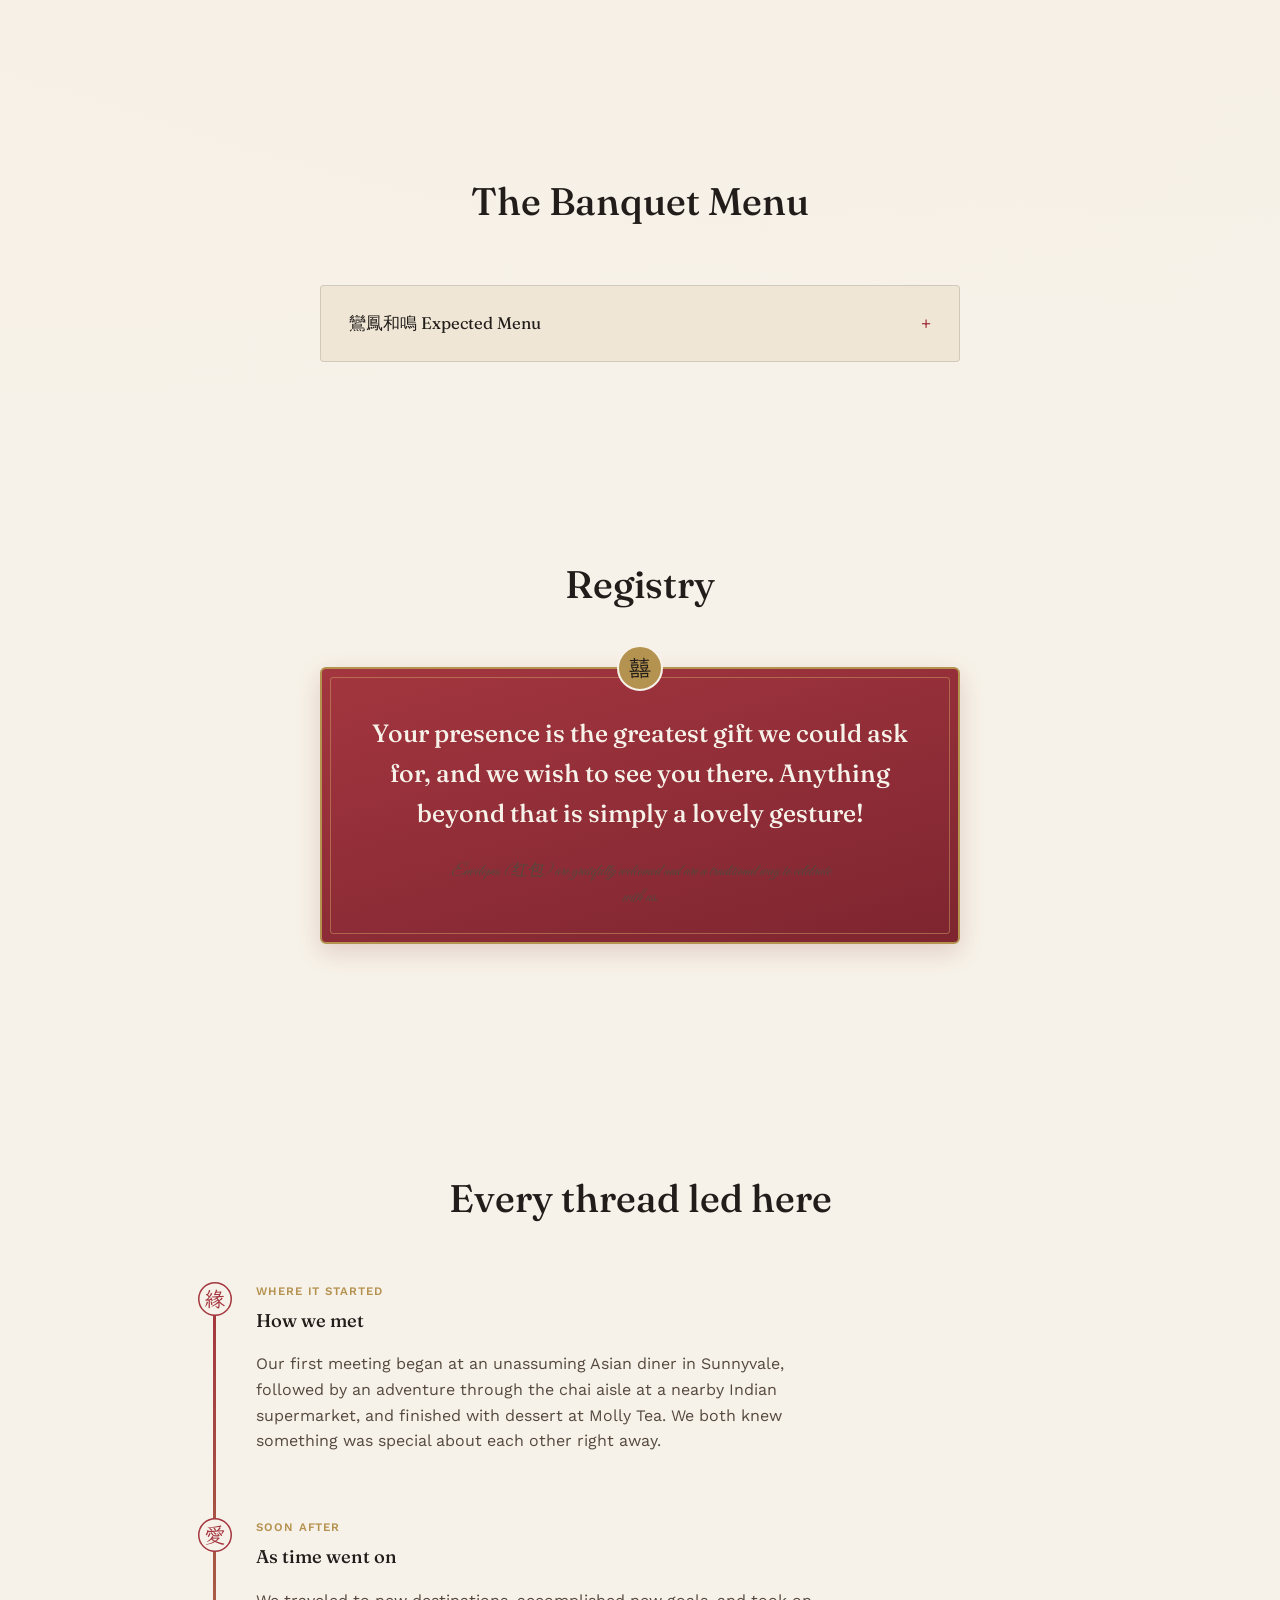
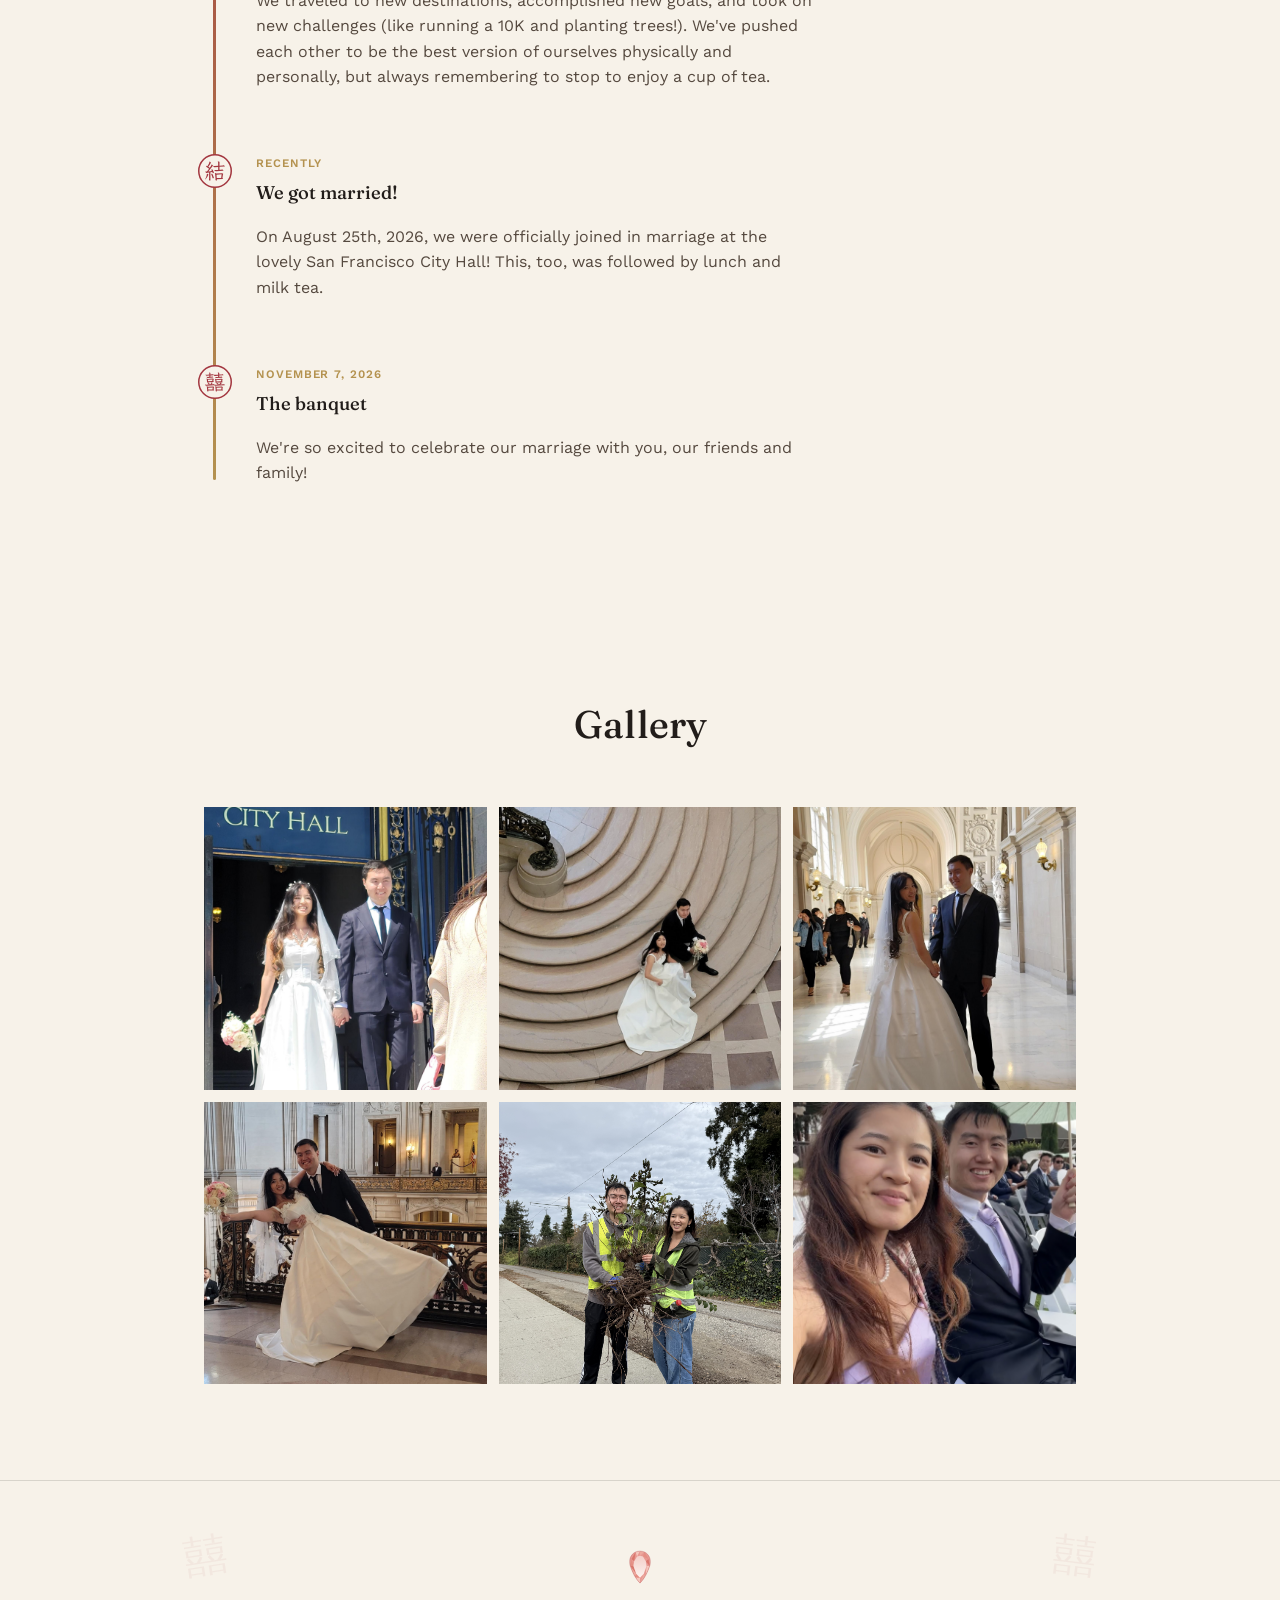
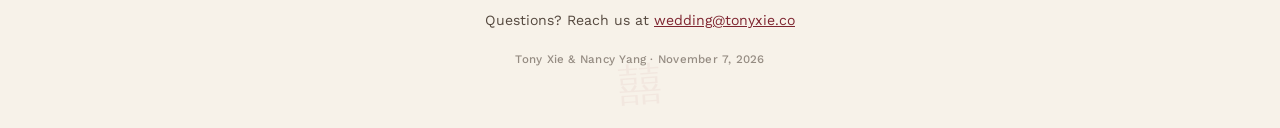
==== commit 588b1f62: "Nancy's updates" ====
--- a/index.html
+++ b/index.html
@@ -10,6 +10,7 @@
 <link rel="preconnect" href="https://fonts.googleapis.com">
 <link rel="preconnect" href="https://fonts.gstatic.com" crossorigin>
 <link href="https://fonts.googleapis.com/css2?family=Fraunces:ital,opsz,wght@0,9..144,400;0,9..144,500;0,9..144,600;1,9..144,500&family=Work+Sans:wght@400;500;600&display=swap" rel="stylesheet">
+<link href="https://fonts.googleapis.com/css2?family=Great+Vibes&display=swap" rel="stylesheet">
 
 <link rel="stylesheet" href="styles.css">
 </head>
@@ -17,7 +18,7 @@
 
 <nav class="site-nav">
   <div class="site-nav-inner">
-    <span class="brand" id="navBrand">Loading…</span>
+    <a href="#"><span class="brand" id="navBrand">Loading…</span></a>
     <button class="nav-toggle" id="navToggle" aria-expanded="false" aria-controls="navList">MENU</button>
     <ul id="navList">
       <li><a href="#rsvp">RSVP</a></li>
@@ -25,7 +26,7 @@
       <li><a href="#schedule">Schedule</a></li>
       <li><a href="#faq">FAQ</a></li>
       <li><a href="#menu">Menu</a></li>
-      <li><a href="#registry">Red Envelopes</a></li>
+      <li><a href="#registry">Registry</a></li>
       <li><a href="#story">Our Story</a></li>
     </ul>
   </div>
@@ -76,7 +77,7 @@
     </svg>
   </div>
 
-  <h1><span id="heroNameOne">Partner One</span><span class="amp">&amp;</span><span id="heroNameTwo">Partner Two</span></h1>
+  <h1><span id="heroNameOne">Partner One</span><span class="amp">and</span><span id="heroNameTwo">Partner Two</span></h1>
   <span class="zh-blessing">百年好合</span>
 
   <span class="date-chip mono" id="heroDateChip">Date · City</span>
@@ -87,30 +88,27 @@
     <div><span class="num" id="cd-min">00</span><span class="lbl">Min</span></div>
     <div><span class="num" id="cd-sec">00</span><span class="lbl">Sec</span></div>
   </div>
-
-  <span class="scroll-cue">Scroll ↓</span>
 </header>
 
 <section id="rsvp">
   <div class="rsvp-box">
-    <h2>We'd love to know you're coming</h2>
+    <h2 class="cursive">We'd love to know you're coming</h2>
     <span class="deadline" id="rsvpDeadline">Please respond soon</span>
-    <p>Let us know if you'll be joining us, and don't forget to note any dietary restrictions.</p>
-    <a class="btn" id="rsvpButton" href="https://forms.gle/tYVZYcoCvAhyVro4A" target="_blank" rel="noopener">RSVP now</a>
+    <!-- <p>Let us know if you'll be joining us so we can finalize the seating count.</p> -->
+    <a class="btn" id="rsvpButton" href="https://forms.gle/tYVZYcoCvAhyVro4A" target="_blank" rel="noopener">Link to RSVP</a>
   </div>
 </section>
 
 <section id="details">
   <div class="section-head">
     <h2>Where to be</h2>
-    <span class="zh-tag">囍宴</span>
   </div>
   <div class="details-grid details-grid-single">
     <div class="detail-card">
       <h3 id="banquetVenue">Venue Name</h3>
       <address id="banquetAddress">Address</address>
       <span class="time mono" id="banquetTime">Time</span><br>
-      <a class="map-link" id="banquetMapLink" href="#" target="_blank" rel="noopener">View map →</a>
+      <a class="map-btn" id="banquetMapLink" href="#" target="_blank" rel="noopener">View Google Map</a>
     </div>
   </div>
 </section>
@@ -121,13 +119,13 @@
   </div>
   <div class="schedule-card">
     <ul class="schedule-list mono">
-      <li><span class="time">5:30 PM</span><span class="what"><strong>Guest arrival</strong> 迎賓 — banquet hall doors open</span></li>
-      <li><span class="time">6:00 PM</span><span class="what"><strong>Seating &amp; cocktail hour</strong> 入席</span></li>
-      <li><span class="time">6:30 PM</span><span class="what"><strong>Couple's entrance</strong> — grand entrance and first course</span></li>
-      <li><span class="time">7:00 PM</span><span class="what"><strong>Multi-course banquet</strong> 囍宴 — served family-style, round tables</span></li>
-      <li><span class="time">8:00 PM</span><span class="what"><strong>Toasts &amp; table visits</strong> 敬酒</span></li>
-      <li><span class="time">9:00 PM</span><span class="what"><strong>Games, cake cutting</strong></span></li>
-      <li><span class="time">10:00 PM</span><span class="what"><strong>Send-off</strong> 送客</span></li>
+      <li><span class="time">5:30 PM</span><span class="chinese-sch">迎賓</span><span class="what"><strong> Guest arrival</strong></span></li>
+      <li><span class="time">6:00 PM</span><span class="chinese-sch">入席</span><span class="what"><strong> Seating &amp; cocktail hour</strong> </span></li>
+      <li><span class="time">6:30 PM</span><span class="chinese-sch">登場</span><span class="what"><strong> Couple's entrance</strong></span></li>
+      <li><span class="time">7:00 PM</span><span class="chinese-sch">囍宴</span><span class="what"><strong> Multi-course banquet</strong></span></li>
+      <li><span class="time">8:00 PM</span><span class="chinese-sch">敬酒</span><span class="what"><strong> Toasts &amp; table visits</strong> </span></li>
+      <li><span class="time">9:00 PM</span><span class="chinese-sch">切餅</span><span class="what"><strong> Games, cake cutting</strong></span></li>
+      <li><span class="time">10:00 PM</span><span class="chinese-sch">送客</span><span class="what"><strong> Send-off</strong> </span></li>
     </ul>
   </div>
 </section>
@@ -142,11 +140,10 @@
 <section id="menu">
   <div class="section-head">
     <h2>The Banquet Menu</h2>
-    <span class="zh-tag">鸞鳳和鳴</span>
   </div>
   <div class="accordion">
     <div class="accordion-item">
-      <button class="accordion-trigger" aria-expanded="false">View the full menu <span class="plus">+</span></button>
+      <button class="accordion-trigger" aria-expanded="false">鸞鳳和鳴 Expected Menu <span class="plus">+</span></button>
       <div class="accordion-panel">
         <ul class="menu-list" id="menuList"></ul>
       </div>
@@ -156,11 +153,13 @@
 
 <section id="registry">
   <div class="section-head">
-    <h2>红包 · Red Envelopes</h2>
+    <h2>Registry</h2>
   </div>
   <div class="envelope-card">
     <div class="envelope-seal"><img src="images/char-xi-seal.svg" alt="囍"></div>
-    <p>Following tradition, red envelopes are gratefully welcomed at the reception table and are the customary way to celebrate with us. No gift is required, and your presence at the banquet is the real gift.</p>
+    <div class="white-bold-message">Your presence is the greatest gift we could ask for, and we wish to see you there. Anything beyond that is simply a lovely gesture!</div>
+    <br>
+    <div class="dark-italic-message cursive"><a href="https://venmo.com/code?user_id=2085352307163136148&created=1788925718">Envelopes (红包) are gratefully welcomed and are a traditional way to celebrate with us.</a></div>
   </div>
 </section>
 
@@ -170,13 +169,13 @@
   </div>
   <div class="timeline" id="timeline">
     <div class="timeline-item">
-      <span class="knot-mark"><img src="images/node-jie.svg" alt="結"></span>
+      <span class="knot-mark"><img src="images/node-yuan.svg" alt="緣"></span>
       <span class="when">Where it started</span>
       <h3>How we met</h3>
       <p>Our first meeting began at an unassuming Asian diner in Sunnyvale, followed by an adventure through the chai aisle at a nearby Indian supermarket, and finished with dessert at Molly Tea. We both knew something was special about each other right away.</p>
     </div>
     <div class="timeline-item">
-      <span class="knot-mark"><img src="images/node-jie.svg" alt="結"></span>
+      <span class="knot-mark"><img src="images/node-ai.svg" alt="愛"></span>
       <span class="when">Soon after</span>
       <h3>As time went on</h3>
       <p>We traveled to new destinations, accomplished new goals, and took on new challenges (like running a 10K and planting trees!). We've pushed each other to be the best version of ourselves physically and personally, but always remembering to stop to enjoy a cup of tea.</p>
--- a/styles.css
+++ b/styles.css
@@ -343,6 +343,8 @@
     border:1px solid var(--line);
     border-top:3px solid var(--cinnabar);
     padding:32px 28px;
+    display: flex;
+    flex-direction: column;;
   }
   .detail-card h3{font-size:1.4rem; margin-bottom:12px;}
   .detail-card address{
@@ -363,6 +365,25 @@
     text-decoration:none;
     border-bottom:1px solid var(--cinnabar);
     padding-bottom:2px;
+  }
+  .map-btn{
+    display:inline-block;
+    margin-top:16px;
+    padding:10px 24px;
+    background:var(--cinnabar);
+    color:var(--paper);
+    text-decoration:none;
+    border-radius:999px;
+    font-size:1rem;
+    letter-spacing:0.02em;
+    border:none;
+    cursor:pointer;
+    transition:background 0.2s ease, transform 0.2s ease;
+    align-self: center;
+  }
+  .map-btn:hover{
+    background:var(--cinnabar-deep);
+    transform:translateY(-1px);
   }
 
   /* ---------- Schedule ---------- */
@@ -395,24 +416,27 @@
   /* ---------- RSVP ---------- */
   .rsvp-box{
     text-align:center;
-    background:var(--ink);
+    background:#f6c7bd;
     color:var(--paper);
     padding:64px 40px;
-    border-radius:var(--radius);
+    border: 10px double var(--cinnabar);
     max-width:var(--card-w);
     margin:0 auto;
   }
-  .rsvp-box h2{color:var(--paper);}
-  .rsvp-box p{color:#d8cfc2; max-width:48ch; margin:14px auto 30px;}
+  .rsvp-box h2{color:var(--ink-soft);}
+  .rsvp-box p{color:var(--ink-soft); max-width:48ch; margin:14px auto 30px;}
   .rsvp-box .deadline{
     font-family:'Work Sans', sans-serif;
     font-weight:600;
-    font-size:0.75rem;
+    font-size:1.5rem;
     letter-spacing:0.1em;
     text-transform:uppercase;
-    color:var(--gold);
+    color:var(--ink);
     display:block;
     margin-bottom:18px;
+  }
+  .rsvp-box .cursive {
+    font-size: 38px;
   }
   .btn{
     display:inline-block;
@@ -475,6 +499,26 @@
     max-width:56ch;
     margin:0 auto;
   }
+  .white-bold-message {
+    font-family: 'Fraunces', serif;
+    font-weight: 500;
+    margin: 0;
+    color: var(--paper);
+    font-size: 25px;
+    text-align: center;
+  }
+  .dark-italic-message {
+    position: relative;
+    text-align: center;
+    font-style: italic;
+    color: var(--ink-soft);
+    max-width: 56ch;
+    margin: 0 auto;
+  }
+  .dark-italic-message a{
+    color: var(--ink-soft);
+    text-decoration: none;
+  }
   .registry-list{
     display:flex;
     gap:16px;
@@ -613,3 +657,8 @@
   }
   footer p{color:var(--ink-soft); font-size:0.88rem;}
   footer a{color:var(--cinnabar-deep);}
+
+  
+  .cursive {
+    font-family: "Great Vibes", cursive;
+  }
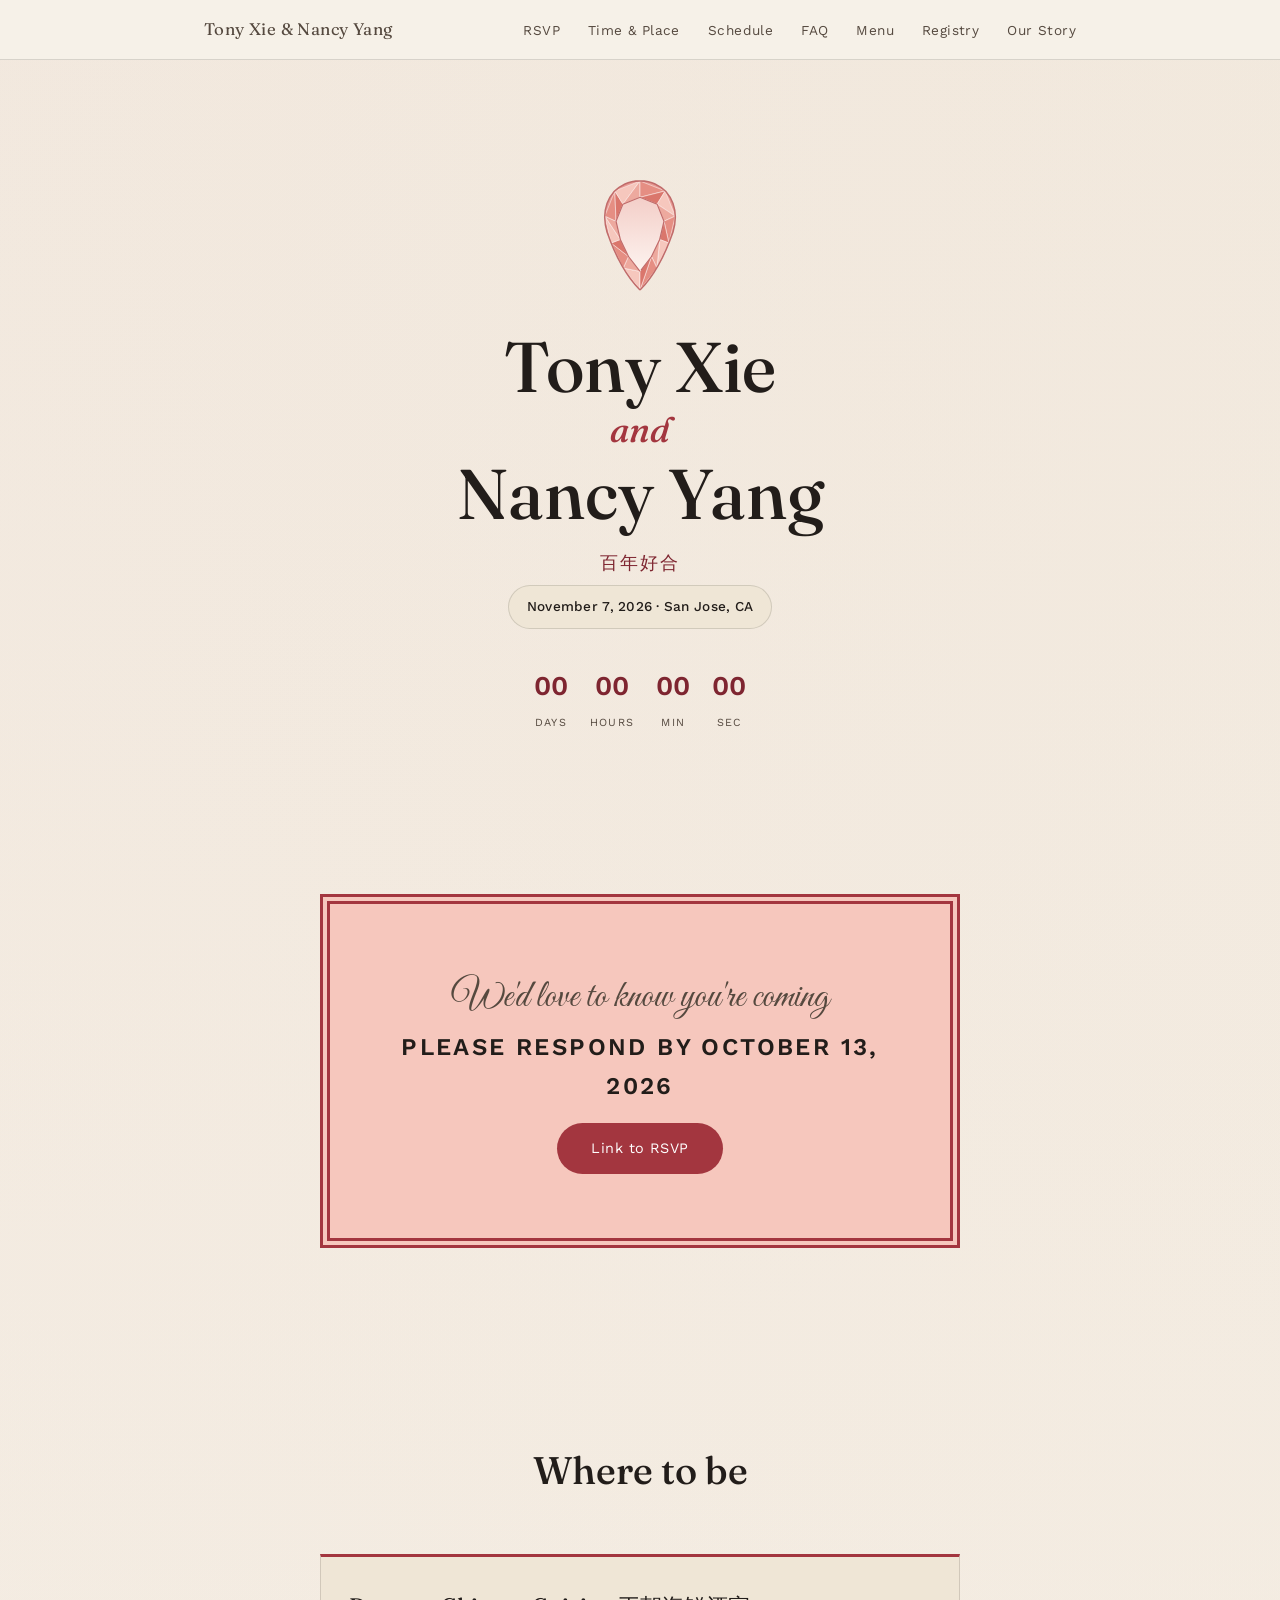
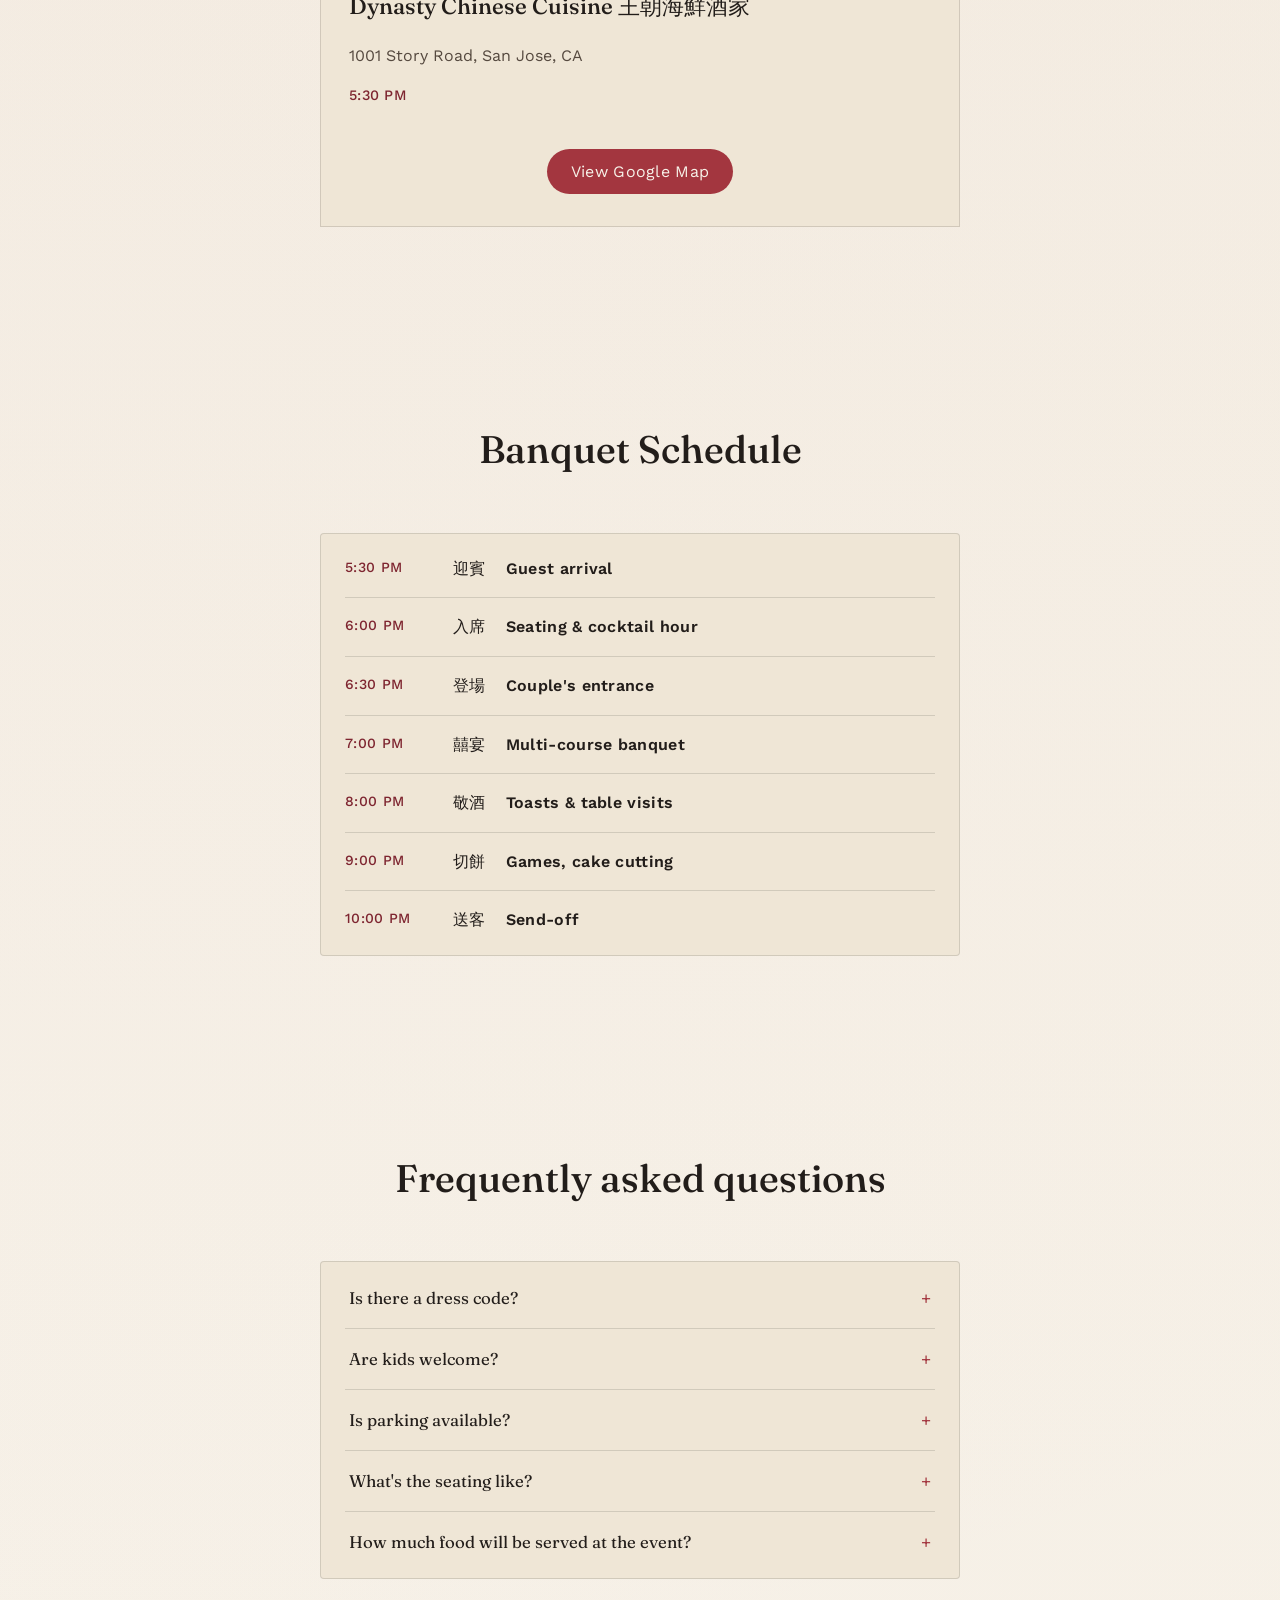
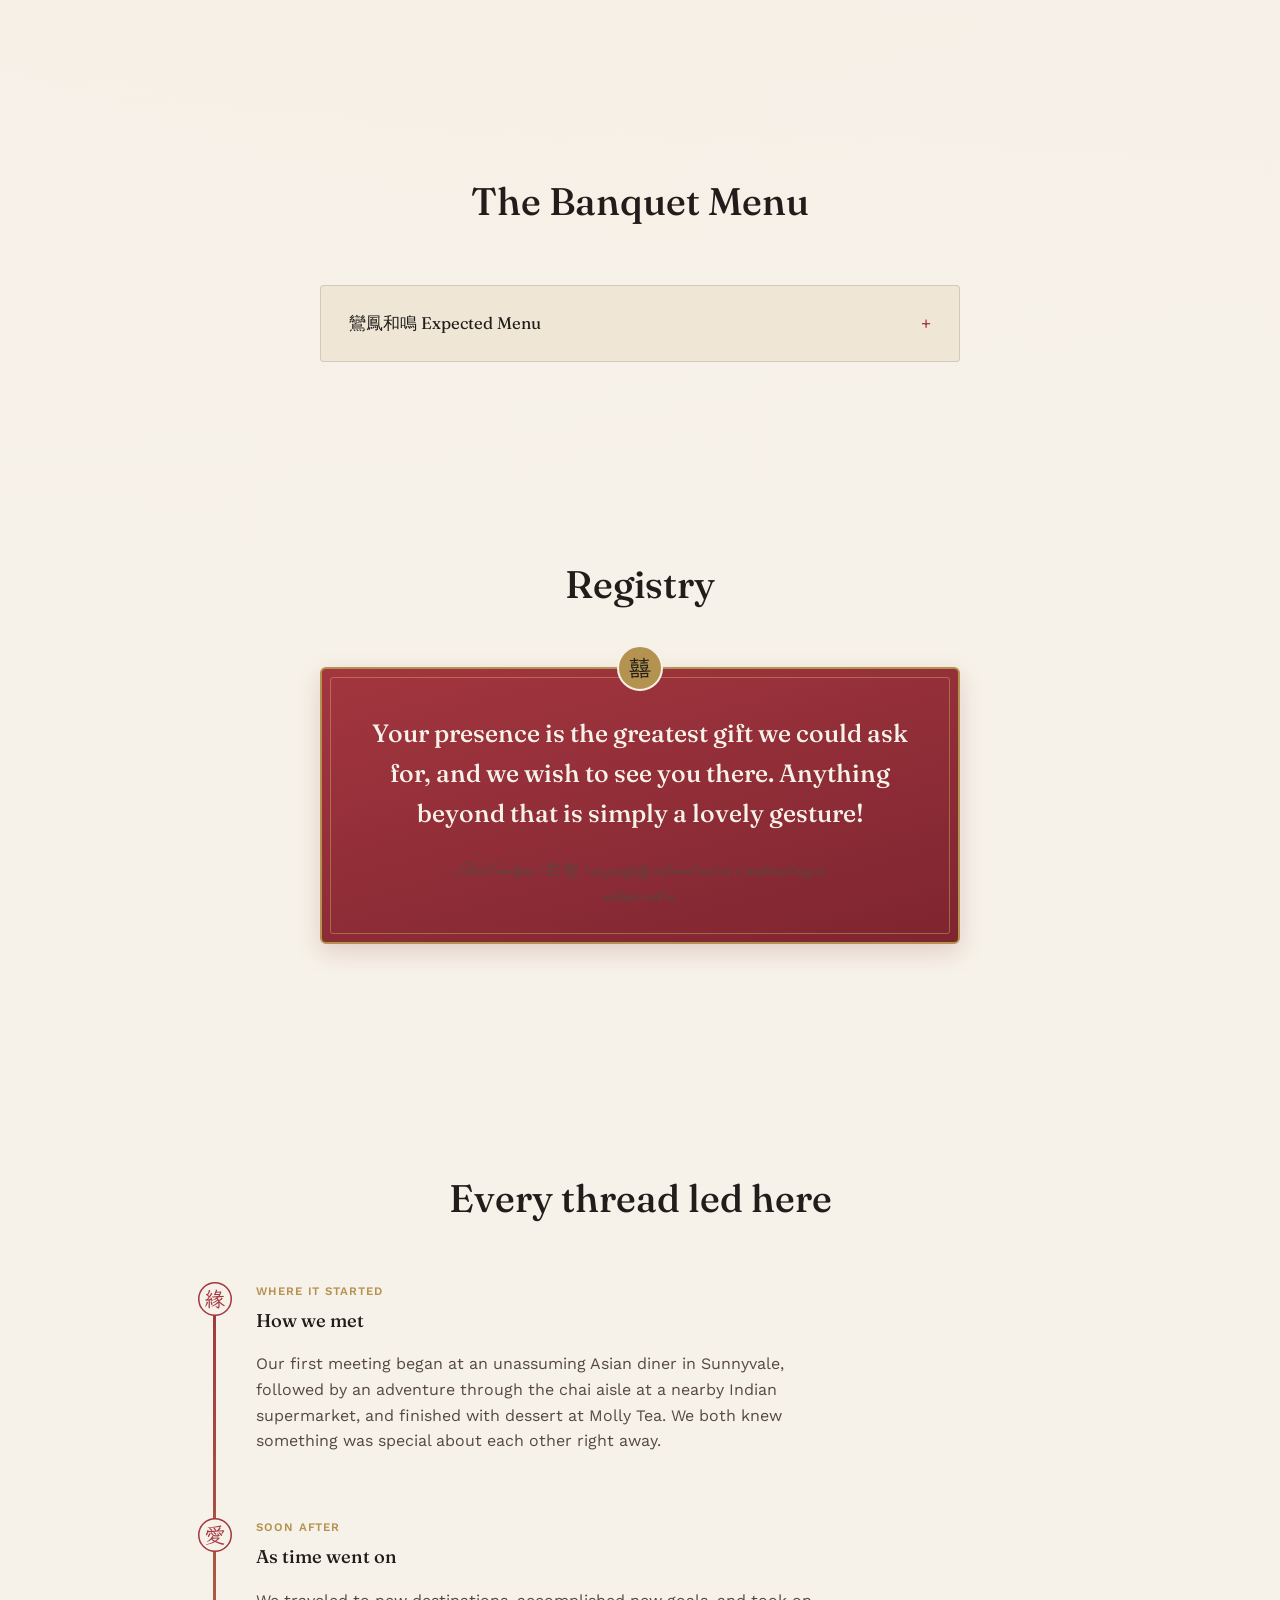
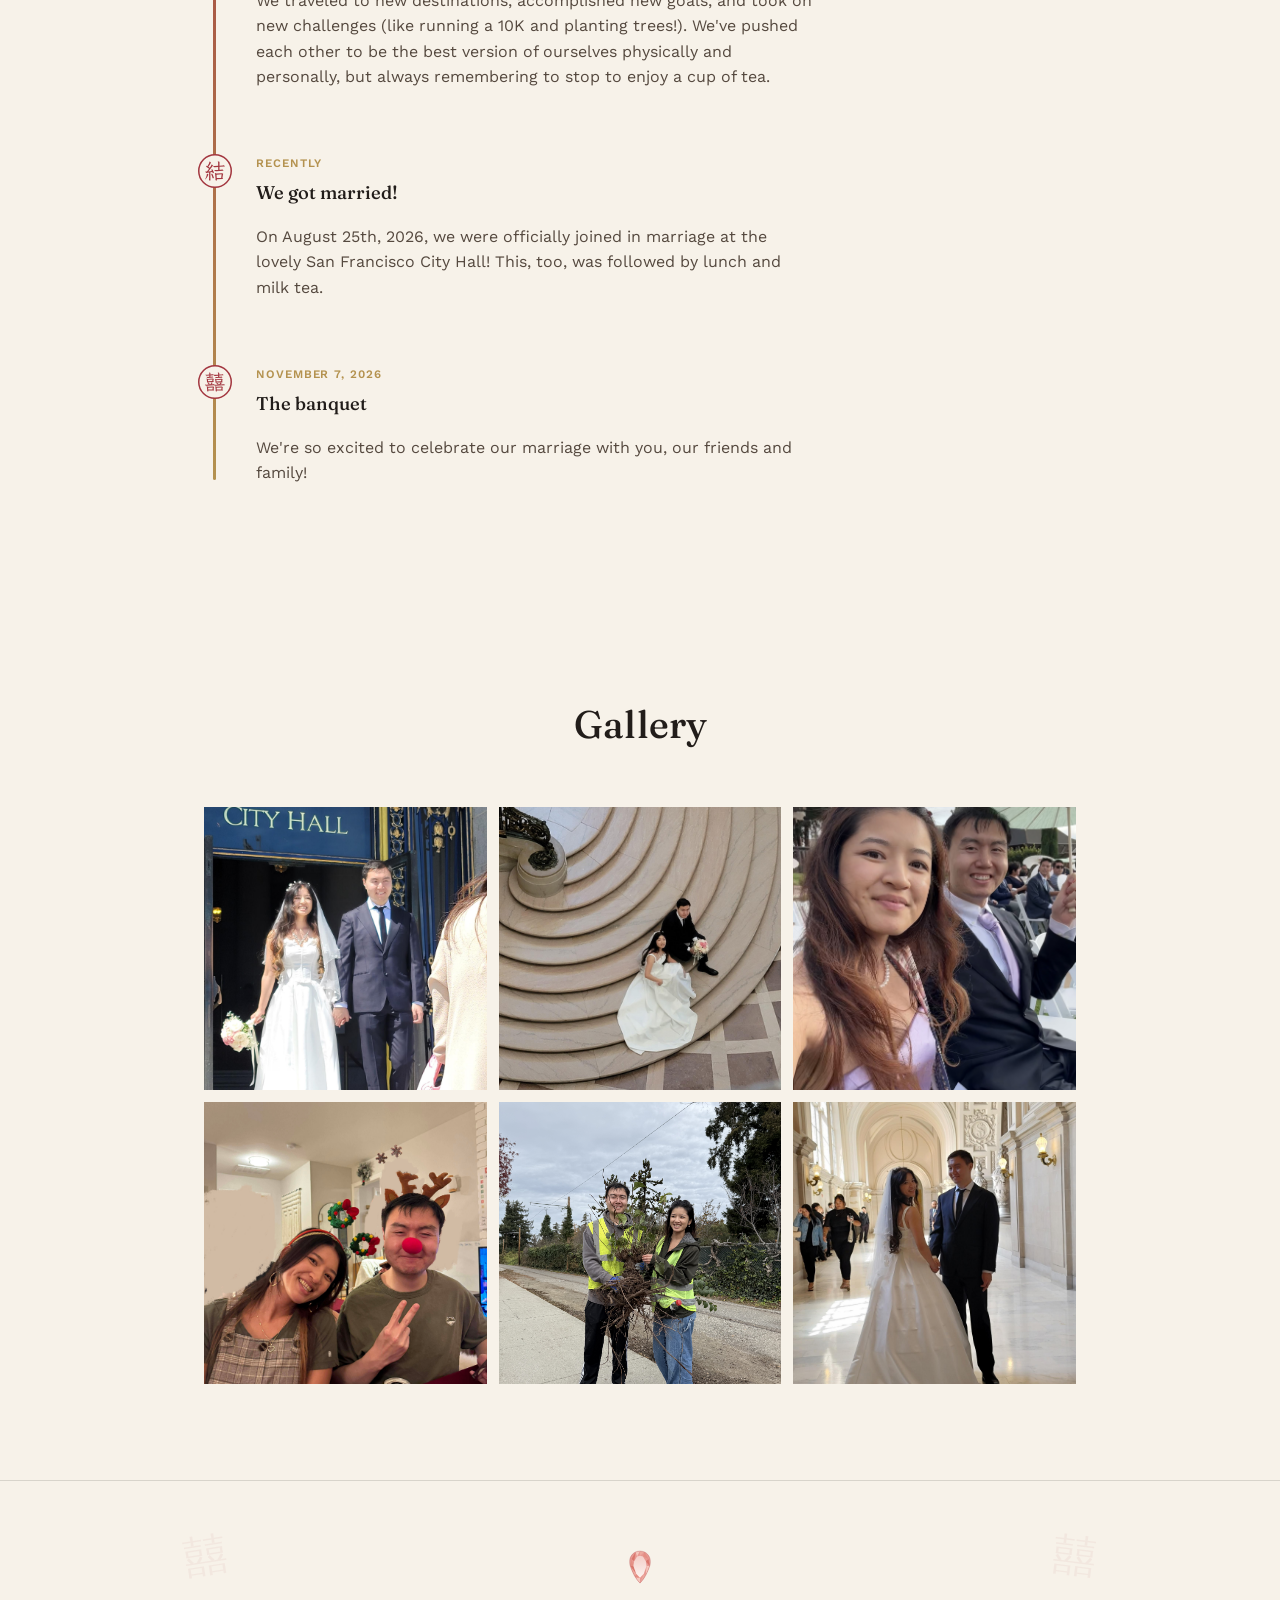
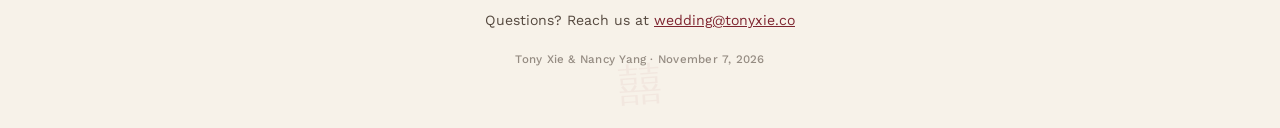
==== commit 10bf3bc4: "Update index.html" ====
--- a/index.html
+++ b/index.html
@@ -159,7 +159,7 @@
     <div class="envelope-seal"><img src="images/char-xi-seal.svg" alt="囍"></div>
     <div class="white-bold-message">Your presence is the greatest gift we could ask for, and we wish to see you there. Anything beyond that is simply a lovely gesture!</div>
     <br>
-    <div class="dark-italic-message cursive"><a href="https://venmo.com/code?user_id=2085352307163136148&created=1788925718">Envelopes (红包) are gratefully welcomed and are a traditional way to celebrate with us.</a></div>
+    <div class="dark-italic-message cursive"><a href="https://venmo.com/code?user_id=2085352307163136148&created=1788925718">Red Envelopes (红包) are gratefully welcomed and are a traditional way to celebrate with us.</a></div>
   </div>
 </section>
 
